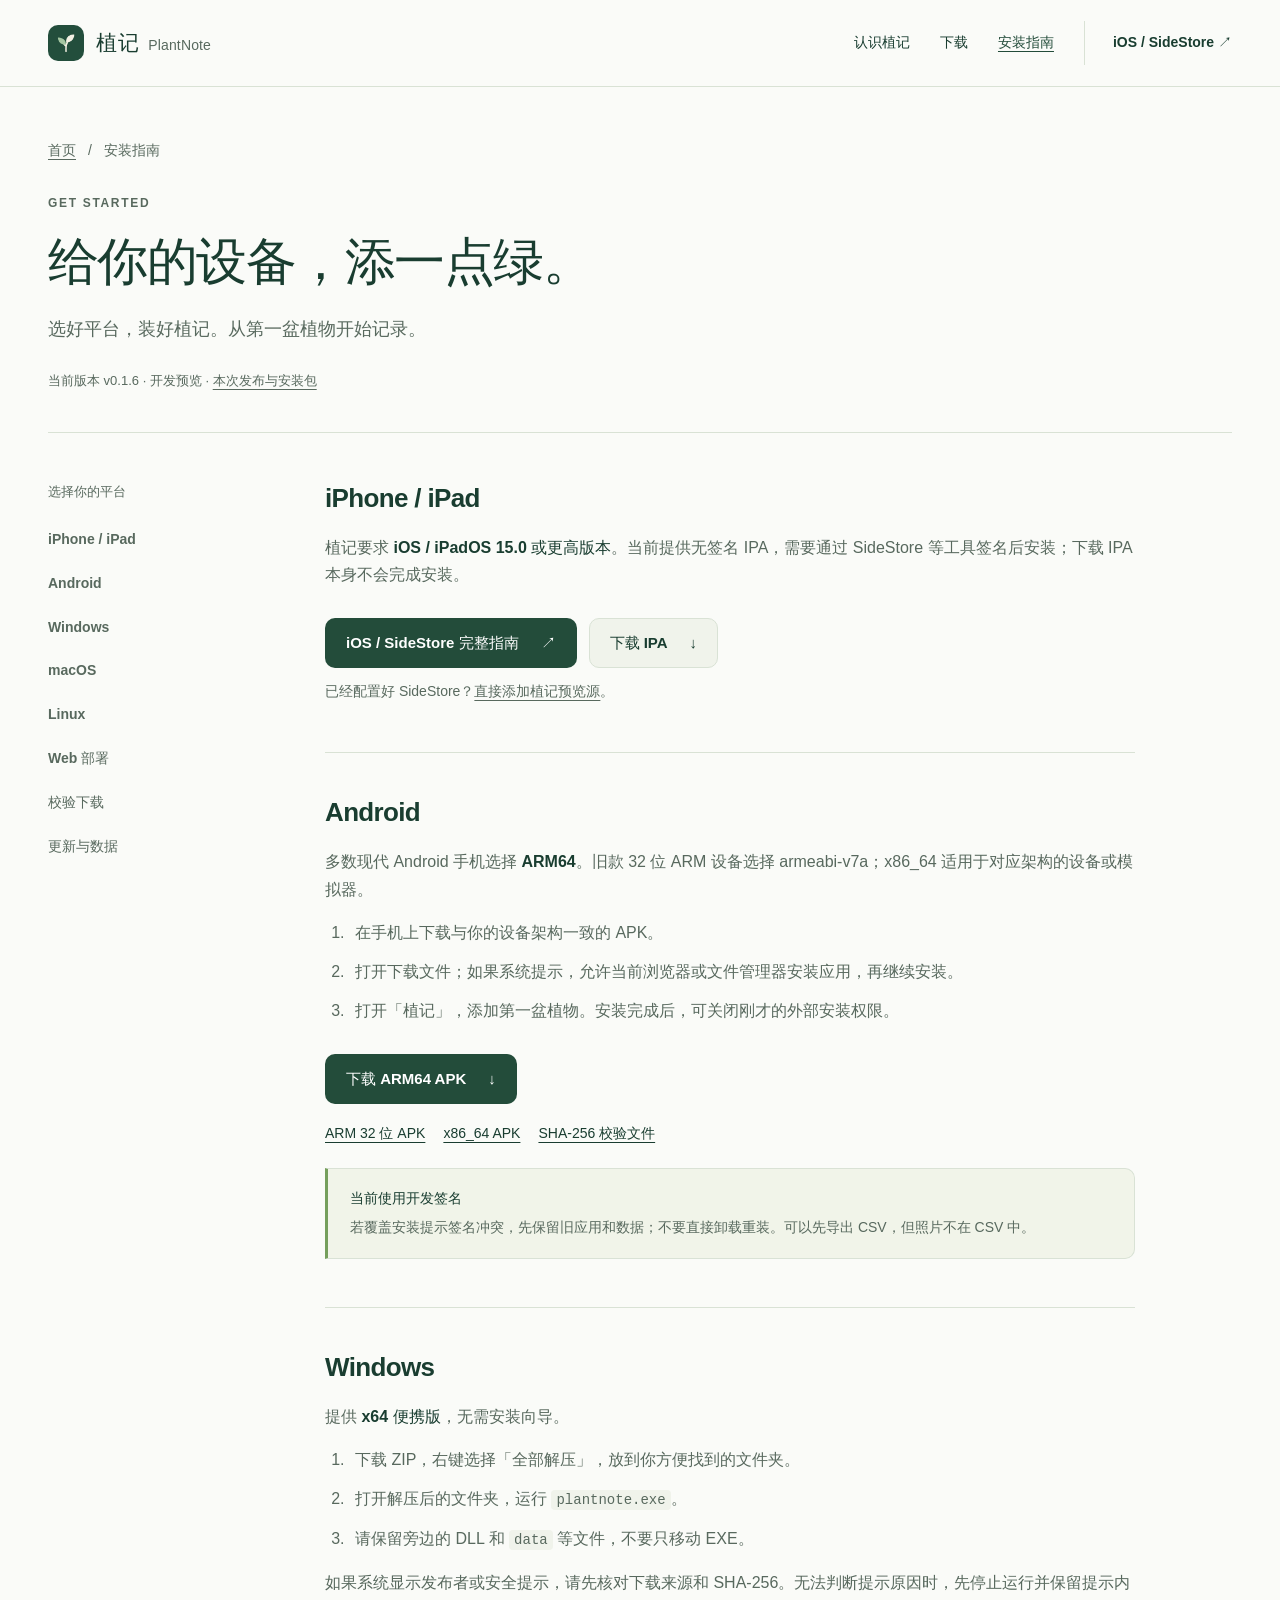
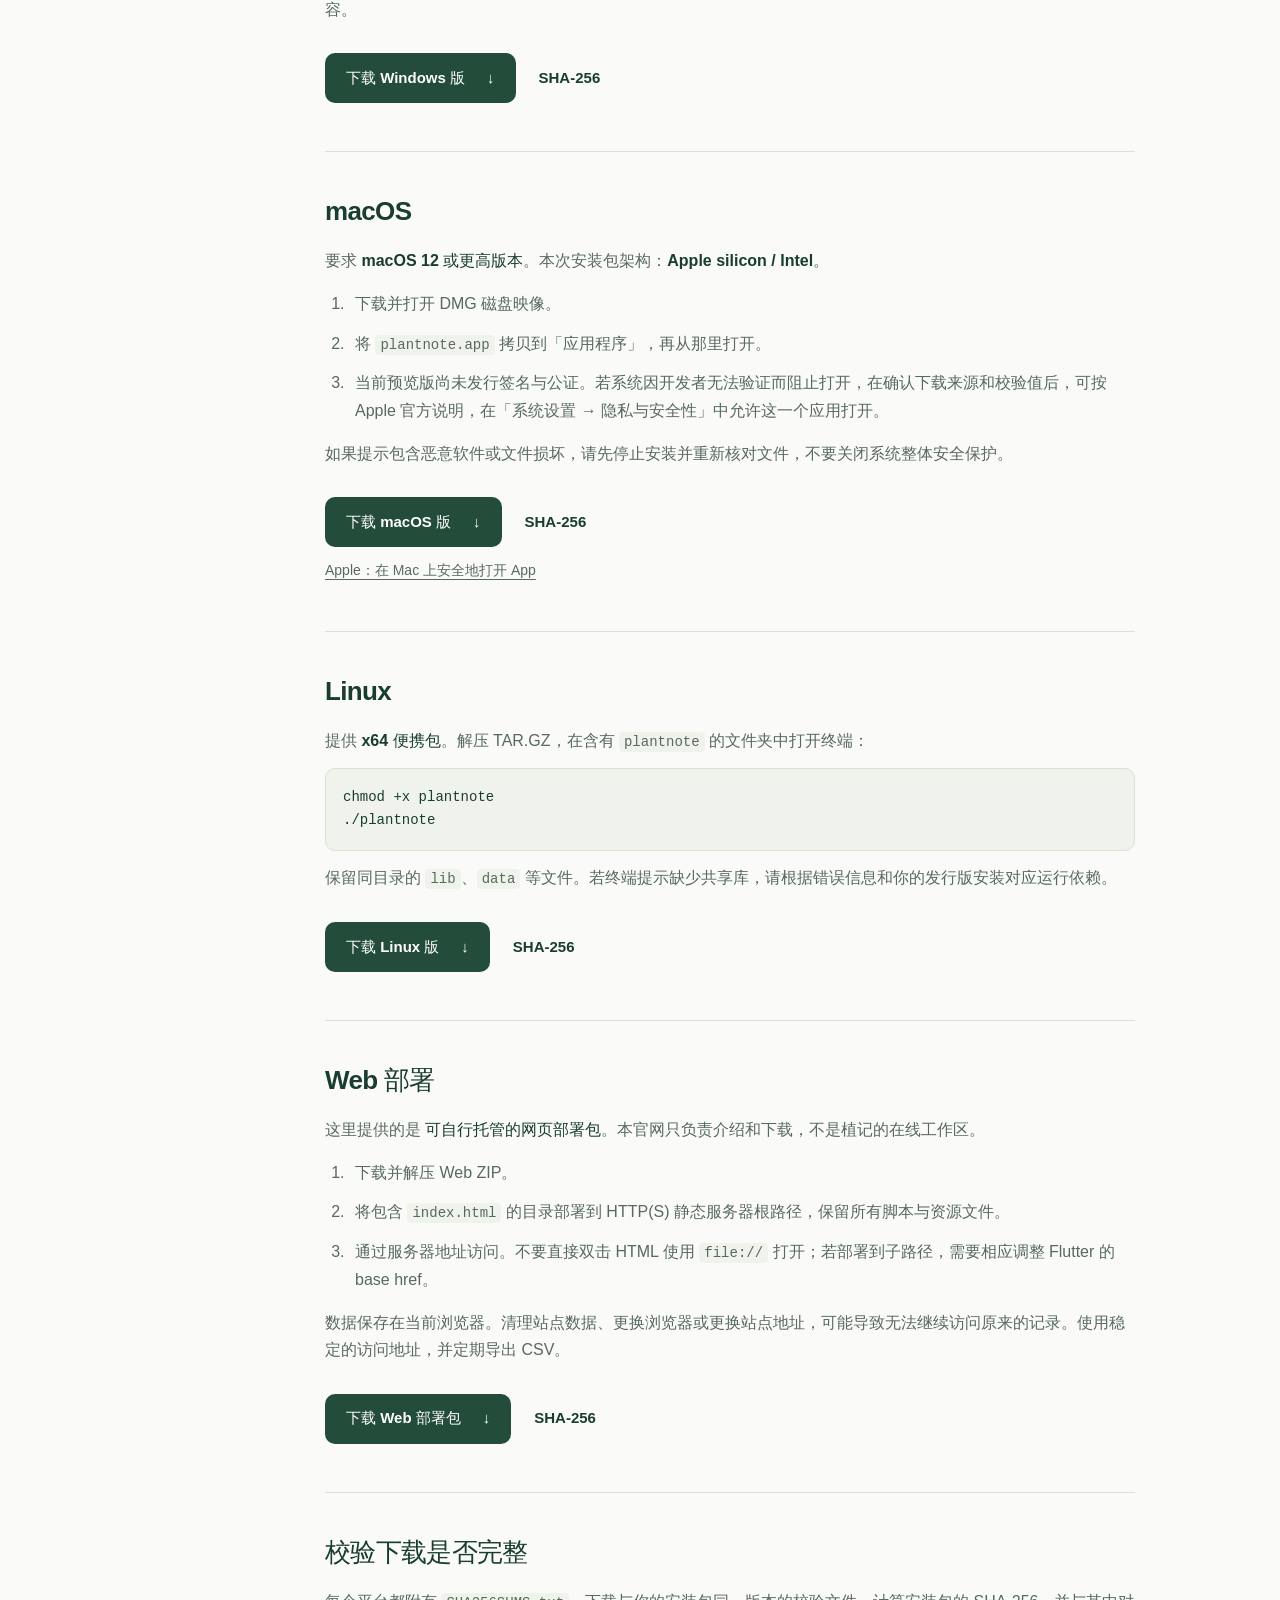
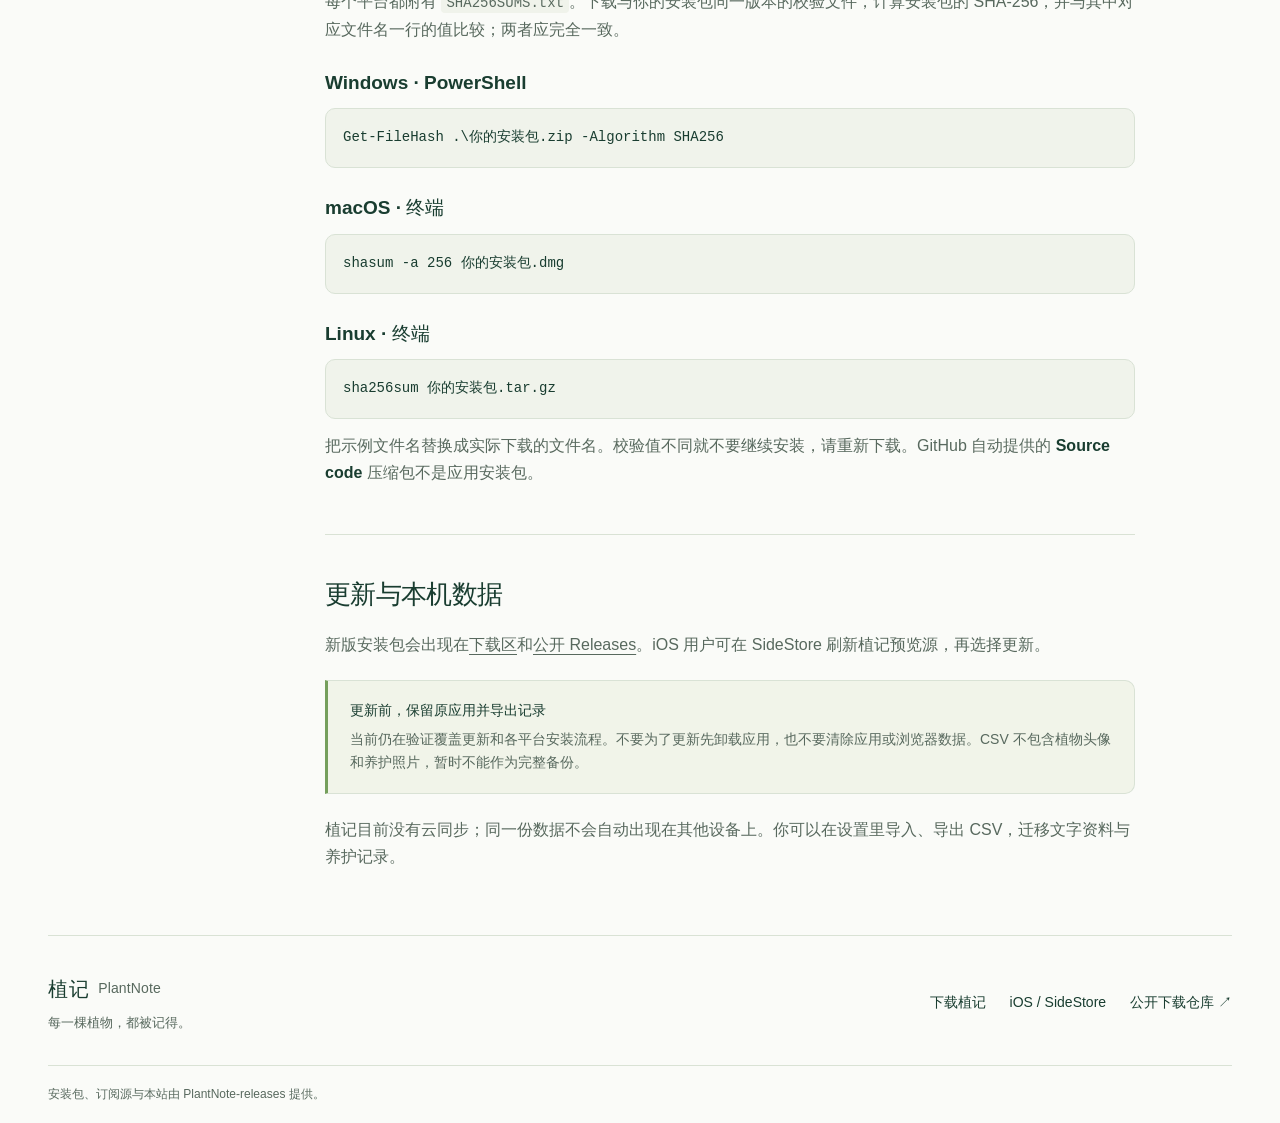
==== install.html @ bb26cfd2 "Update PlantNote distribution for v0.1.6" ====
<!doctype html>
<html lang="zh-CN">
<head>
  <meta charset="utf-8">
  <meta name="viewport" content="width=device-width, initial-scale=1, viewport-fit=cover">
  <meta name="color-scheme" content="light dark">
  <meta name="description" content="植记 PlantNote 各平台安装指南：iOS、Android、Windows、macOS、Linux 与 Web，以及安装包校验和更新说明。">
  <title>下载与安装指南 · 植记 PlantNote</title>
  <link rel="icon" href="icon.png">
  <link rel="stylesheet" href="site.css">
</head>
<body>
  <a class="skip-link" href="#main">跳到正文</a>
  <header class="site-header"><div class="nav-wrap container"><a class="brand" href="./" aria-label="植记 PlantNote 首页"><img src="icon.png" width="36" height="36" alt=""><span>植记<span class="brand-en">PlantNote</span></span></a><nav aria-label="主导航"><a href="./#features">认识植记</a><a href="./#download">下载</a><a href="install.html" aria-current="page">安装指南</a><a class="nav-ios" href="ios.html">iOS / SideStore <span aria-hidden="true">↗</span></a></nav></div></header>
  <main id="main" class="container">
    <div class="guide-hero"><div class="breadcrumb"><a href="./">首页</a><span aria-hidden="true">/</span><span>安装指南</span></div><p class="eyebrow">GET STARTED</p><h1>给你的设备，添一点绿。</h1><p class="lead">选好平台，装好植记。从第一盆植物开始记录。</p><p class="doc-meta">当前版本 v0.1.6 · 开发预览 · <a href="https://github.com/ttezy/PlantNote-releases/releases/tag/v0.1.6">本次发布与安装包</a></p></div>
    <div class="guide-layout">
      <nav class="guide-nav" aria-label="本页目录"><strong>选择你的平台</strong><a href="#ios">iPhone / iPad</a><a href="#android">Android</a><a href="#windows">Windows</a><a href="#macos">macOS</a><a href="#linux">Linux</a><a href="#web">Web 部署</a><a href="#verify">校验下载</a><a href="#updates">更新与数据</a></nav>
      <div class="guide-content">
        <section id="ios" class="guide-section"><h2>iPhone / iPad</h2><p>植记要求 <strong>iOS / iPadOS 15.0 或更高版本</strong>。当前提供无签名 IPA，需要通过 SideStore 等工具签名后安装；下载 IPA 本身不会完成安装。</p><div class="button-row"><a class="button primary" href="ios.html">iOS / SideStore 完整指南 <span aria-hidden="true">↗</span></a><a class="button secondary" href="https://github.com/ttezy/PlantNote-releases/releases/download/v0.1.6/plantnote-0.1.6-b18-1aad4a96d87b-attempt1-ios-arm64-unsigned.ipa">下载 IPA <span aria-hidden="true">↓</span></a></div><p class="text-link">已经配置好 SideStore？<a href="ios.html#add-source">直接添加植记预览源</a>。</p></section>
        <section id="android" class="guide-section"><h2>Android</h2><p>多数现代 Android 手机选择 <strong>ARM64</strong>。旧款 32 位 ARM 设备选择 armeabi-v7a；x86_64 适用于对应架构的设备或模拟器。</p><ol><li>在手机上下载与你的设备架构一致的 APK。</li><li>打开下载文件；如果系统提示，允许当前浏览器或文件管理器安装应用，再继续安装。</li><li>打开「植记」，添加第一盆植物。安装完成后，可关闭刚才的外部安装权限。</li></ol><div class="button-row"><a class="button primary" href="https://github.com/ttezy/PlantNote-releases/releases/download/v0.1.6/plantnote-0.1.6-b18-1aad4a96d87b-attempt1-android-arm64-v8a-dev-signed.apk">下载 ARM64 APK <span aria-hidden="true">↓</span></a></div><div class="guide-links"><a href="https://github.com/ttezy/PlantNote-releases/releases/download/v0.1.6/plantnote-0.1.6-b18-1aad4a96d87b-attempt1-android-armeabi-v7a-dev-signed.apk">ARM 32 位 APK</a><a href="https://github.com/ttezy/PlantNote-releases/releases/download/v0.1.6/plantnote-0.1.6-b18-1aad4a96d87b-attempt1-android-x86_64-dev-signed.apk">x86_64 APK</a><a href="https://github.com/ttezy/PlantNote-releases/releases/download/v0.1.6/plantnote-0.1.6-b18-1aad4a96d87b-attempt1-android-SHA256SUMS.txt">SHA-256 校验文件</a></div><div class="notice"><strong>当前使用开发签名</strong><p>若覆盖安装提示签名冲突，先保留旧应用和数据；不要直接卸载重装。可以先导出 CSV，但照片不在 CSV 中。</p></div></section>
        <section id="windows" class="guide-section"><h2>Windows</h2><p>提供 <strong>x64 便携版</strong>，无需安装向导。</p><ol><li>下载 ZIP，右键选择「全部解压」，放到你方便找到的文件夹。</li><li>打开解压后的文件夹，运行 <code>plantnote.exe</code>。</li><li>请保留旁边的 DLL 和 <code>data</code> 等文件，不要只移动 EXE。</li></ol><p>如果系统显示发布者或安全提示，请先核对下载来源和 SHA-256。无法判断提示原因时，先停止运行并保留提示内容。</p><div class="button-row"><a class="button primary" href="https://github.com/ttezy/PlantNote-releases/releases/download/v0.1.6/plantnote-0.1.6-b18-1aad4a96d87b-attempt1-windows-x64-portable.zip">下载 Windows 版 <span aria-hidden="true">↓</span></a><a class="button quiet" href="https://github.com/ttezy/PlantNote-releases/releases/download/v0.1.6/plantnote-0.1.6-b18-1aad4a96d87b-attempt1-windows-SHA256SUMS.txt">SHA-256</a></div></section>
        <section id="macos" class="guide-section"><h2>macOS</h2><p>要求 <strong>macOS 12 或更高版本</strong>。本次安装包架构：<strong>Apple silicon / Intel</strong>。</p><ol><li>下载并打开 DMG 磁盘映像。</li><li>将 <code>plantnote.app</code> 拷贝到「应用程序」，再从那里打开。</li><li>当前预览版尚未发行签名与公证。若系统因开发者无法验证而阻止打开，在确认下载来源和校验值后，可按 Apple 官方说明，在「系统设置 → 隐私与安全性」中允许这一个应用打开。</li></ol><p>如果提示包含恶意软件或文件损坏，请先停止安装并重新核对文件，不要关闭系统整体安全保护。</p><div class="button-row"><a class="button primary" href="https://github.com/ttezy/PlantNote-releases/releases/download/v0.1.6/plantnote-0.1.6-b18-1aad4a96d87b-attempt1-macos-x86_64-arm64-unsigned.dmg">下载 macOS 版 <span aria-hidden="true">↓</span></a><a class="button quiet" href="https://github.com/ttezy/PlantNote-releases/releases/download/v0.1.6/plantnote-0.1.6-b18-1aad4a96d87b-attempt1-macos-SHA256SUMS.txt">SHA-256</a></div><p class="text-link"><a href="https://support.apple.com/102445">Apple：在 Mac 上安全地打开 App</a></p></section>
        <section id="linux" class="guide-section"><h2>Linux</h2><p>提供 <strong>x64 便携包</strong>。解压 TAR.GZ，在含有 <code>plantnote</code> 的文件夹中打开终端：</p><pre><code>chmod +x plantnote
./plantnote</code></pre><p>保留同目录的 <code>lib</code>、<code>data</code> 等文件。若终端提示缺少共享库，请根据错误信息和你的发行版安装对应运行依赖。</p><div class="button-row"><a class="button primary" href="https://github.com/ttezy/PlantNote-releases/releases/download/v0.1.6/plantnote-0.1.6-b18-1aad4a96d87b-attempt1-linux-x64-portable.tar.gz">下载 Linux 版 <span aria-hidden="true">↓</span></a><a class="button quiet" href="https://github.com/ttezy/PlantNote-releases/releases/download/v0.1.6/plantnote-0.1.6-b18-1aad4a96d87b-attempt1-linux-SHA256SUMS.txt">SHA-256</a></div></section>
        <section id="web" class="guide-section"><h2>Web 部署</h2><p>这里提供的是 <strong>可自行托管的网页部署包</strong>。本官网只负责介绍和下载，不是植记的在线工作区。</p><ol><li>下载并解压 Web ZIP。</li><li>将包含 <code>index.html</code> 的目录部署到 HTTP(S) 静态服务器根路径，保留所有脚本与资源文件。</li><li>通过服务器地址访问。不要直接双击 HTML 使用 <code>file://</code> 打开；若部署到子路径，需要相应调整 Flutter 的 base href。</li></ol><p>数据保存在当前浏览器。清理站点数据、更换浏览器或更换站点地址，可能导致无法继续访问原来的记录。使用稳定的访问地址，并定期导出 CSV。</p><div class="button-row"><a class="button primary" href="https://github.com/ttezy/PlantNote-releases/releases/download/v0.1.6/plantnote-0.1.6-b18-1aad4a96d87b-attempt1-web.zip">下载 Web 部署包 <span aria-hidden="true">↓</span></a><a class="button quiet" href="https://github.com/ttezy/PlantNote-releases/releases/download/v0.1.6/plantnote-0.1.6-b18-1aad4a96d87b-attempt1-web-SHA256SUMS.txt">SHA-256</a></div></section>
        <section id="verify" class="guide-section"><h2>校验下载是否完整</h2><p>每个平台都附有 <code>SHA256SUMS.txt</code>。下载与你的安装包同一版本的校验文件，计算安装包的 SHA-256，并与其中对应文件名一行的值比较；两者应完全一致。</p><h3>Windows · PowerShell</h3><pre><code>Get-FileHash .\你的安装包.zip -Algorithm SHA256</code></pre><h3>macOS · 终端</h3><pre><code>shasum -a 256 你的安装包.dmg</code></pre><h3>Linux · 终端</h3><pre><code>sha256sum 你的安装包.tar.gz</code></pre><p>把示例文件名替换成实际下载的文件名。校验值不同就不要继续安装，请重新下载。GitHub 自动提供的 <strong>Source code</strong> 压缩包不是应用安装包。</p></section>
        <section id="updates" class="guide-section"><h2>更新与本机数据</h2><p>新版安装包会出现在<a href="./#download">下载区</a>和<a href="https://github.com/ttezy/PlantNote-releases/releases">公开 Releases</a>。iOS 用户可在 SideStore 刷新植记预览源，再选择更新。</p><div class="notice"><strong>更新前，保留原应用并导出记录</strong><p>当前仍在验证覆盖更新和各平台安装流程。不要为了更新先卸载应用，也不要清除应用或浏览器数据。CSV 不包含植物头像和养护照片，暂时不能作为完整备份。</p></div><p>植记目前没有云同步；同一份数据不会自动出现在其他设备上。你可以在设置里导入、导出 CSV，迁移文字资料与养护记录。</p></section>
      </div>
    </div>
  </main>
  <footer class="site-footer container"><div><a class="brand footer-brand" href="./">植记 <span class="brand-en">PlantNote</span></a><p>每一棵植物，都被记得。</p></div><div class="footer-links"><a href="./#download">下载植记</a><a href="ios.html">iOS / SideStore</a><a href="https://github.com/ttezy/PlantNote-releases">公开下载仓库 <span aria-hidden="true">↗</span></a></div><p class="footer-small">安装包、订阅源与本站由 PlantNote-releases 提供。</p></footer>
</body>
</html>
---- site.css ----
@charset "UTF-8";
:root{color-scheme:light dark;--bg:#fafbf8;--panel:#fff;--soft:#f0f3eb;--text:#193d30;--muted:#58695e;--line:#d9e2d5;--green:#234c3a;--accent:#d1e7a6;--button-text:#fff;--note:#f1f4e9;font-family:Inter,-apple-system,BlinkMacSystemFont,"Segoe UI","PingFang SC","Microsoft YaHei",sans-serif;font-size:100%;line-height:1.7;background:var(--bg);color:var(--text);font-synthesis:none}
*{box-sizing:border-box}html{scroll-behavior:smooth;scroll-padding-top:110px}body{margin:0}a{color:inherit;text-underline-offset:4px}button,input,textarea{font:inherit}button,a,summary{-webkit-tap-highlight-color:transparent}a,button,summary{touch-action:manipulation}img{display:block;max-width:100%}h1,h2,h3,p{margin:0}h1,h2,h3{line-height:1.35}a:focus-visible,button:focus-visible,summary:focus-visible,textarea:focus-visible{outline:3px solid #59863b;outline-offset:5px}a:hover{text-decoration-thickness:2px}.container{width:min(1184px,calc(100% - 80px));margin-inline:auto}.section{padding-block:88px}.skip-link{position:fixed;left:16px;top:-80px;z-index:20;background:var(--panel);padding:12px 20px;border-radius:8px}.skip-link:focus{top:12px}.site-header{position:sticky;top:0;z-index:10;background:var(--bg);border-bottom:1px solid var(--line)}.nav-wrap{min-height:86px;display:flex;align-items:center;justify-content:space-between;gap:28px}.brand{display:inline-flex;align-items:center;gap:12px;white-space:nowrap;text-decoration:none;font-size:1.312rem;font-weight:750;letter-spacing:.03em}.brand img{border-radius:10px}.brand-en{font-size:0.875rem;font-weight:500;letter-spacing:.01em;margin-left:9px;color:var(--muted)}nav{display:flex;align-items:center;gap:30px;font-size:0.875rem;font-weight:550}nav a{text-decoration:none;padding-block:10px}nav a:hover,nav a[aria-current="page"]{color:var(--green);text-decoration:underline}nav .nav-ios{border-left:1px solid var(--line);padding-left:28px}.hero{display:grid;grid-template-columns:1.1fr 1fr;gap:64px;align-items:center;padding-block:70px 76px}.version-pill{display:inline-flex;align-items:center;gap:12px;border:1px solid var(--line);border-radius:30px;text-decoration:none;padding:5px 12px;font-size:0.8125rem;font-weight:600}.version-pill span:first-child{color:var(--muted);font-weight:400}.hero h1{font-size:clamp(2.75rem,4.4vw,4.25rem);font-weight:650;letter-spacing:-.035em;line-height:1.34;margin-block:26px 24px}.hero h1 em{font-style:normal;color:#528349}.hero-description{color:var(--muted);font-size:1.125rem;line-height:1.85}.button-row{display:flex;flex-wrap:wrap;gap:12px;align-items:center;margin-block:30px 22px}.button{display:inline-flex;align-items:center;justify-content:center;gap:22px;min-height:50px;border:1px solid transparent;border-radius:10px;padding:12px 20px;font-size:0.9375rem;font-weight:600;text-decoration:none;line-height:1.5;cursor:pointer;transition:background .18s,transform .18s}.button:hover{transform:translateY(-2px);text-decoration:none}.primary{background:var(--green);color:var(--button-text)}.primary:hover{filter:brightness(1.1)}.secondary{background:var(--soft);border-color:var(--line);color:var(--text)}.quiet{padding-inline:10px;color:var(--text)}.hero-facts{font-size:0.875rem;color:var(--muted);display:flex;gap:15px}.hero-facts span{opacity:.5}.hero-visual{background:#214c3b;border-radius:28px;overflow:hidden;padding:26px 30px 18px;color:#f2f3e7;box-shadow:0 18px 50px #193d300d;position:relative}.visual-heading{display:flex;justify-content:space-between;gap:15px;font-size:0.75rem;letter-spacing:.1em;color:#d7e5ce}.hero-icon{width:206px;height:206px;margin:8px auto 4px}.journal-sample{background:#f9faef;border:1px solid #ffffff30;border-radius:14px;padding:16px 19px;color:#1e4937}.sample-title{display:flex;align-items:center;justify-content:space-between;gap:12px;font-size:0.875rem;font-weight:600;padding-bottom:9px}.sample-label{font-size:0.75rem;font-weight:400;color:#647361;white-space:nowrap}.sample-entry{display:flex;gap:13px;align-items:center;padding:13px 0}.sample-entry+.sample-entry{border-top:1px solid #e0e6d8}.sample-entry strong{font-size:0.875rem;font-weight:600}.sample-entry p{font-size:0.8125rem;color:#596c5b;margin-top:2px}.sample-line{width:4px;height:33px;border-radius:4px;background:#698c4f}.sample-line.secondary{background:#a2b6a8}.sample-tag{margin-left:auto;padding:2px 9px;border:1px solid #d9e1cf;border-radius:5px;font-size:0.75rem;white-space:nowrap;color:#587047}.visual-caption{font-family:Georgia,serif;font-style:italic;font-size:0.8125rem;letter-spacing:.03em;margin-top:13px;text-align:center;color:#d5e4ce}.features{border-top:1px solid var(--line)}.section-heading{display:flex;align-items:flex-end;justify-content:space-between;gap:32px;margin-bottom:38px}.eyebrow{font-size:0.75rem;letter-spacing:.14em;font-weight:650;color:var(--muted);margin-bottom:14px}h2{font-size:clamp(1.65rem,2.7vw,2.25rem);font-weight:600;letter-spacing:-.025em}.section-heading>p{font-size:0.9375rem;color:var(--muted)}.feature-grid{display:grid;grid-template-columns:repeat(3,1fr);gap:36px}.feature+.feature{border-left:1px solid var(--line);padding-left:36px}.feature-number{font-size:0.8125rem;color:var(--muted)}.feature h3{font-size:1.312rem;font-weight:600;margin-block:16px 13px}.feature p{color:var(--muted);font-size:1rem;line-height:1.9}.feature-note{font-size:0.875rem;color:var(--text);margin-top:23px}.download-section{background:var(--soft);border-block:1px solid var(--line)}.release-meta{font-size:0.875rem;display:grid;gap:6px;white-space:nowrap}.release-meta span{color:var(--muted)}.download-grid{display:grid;grid-template-columns:repeat(3,minmax(0,1fr));gap:18px}.download-card{background:var(--panel);border:1px solid var(--line);border-radius:17px;padding:27px;display:flex;flex-direction:column;align-items:stretch}.featured-download{border-color:#739469}.platform-heading{display:flex;align-items:center;justify-content:space-between;margin-bottom:20px;gap:10px}.platform-icon{display:grid;place-items:center;min-width:44px;height:44px;border:1px solid var(--line);border-radius:11px;color:var(--green);font:600 17px ui-monospace,SFMono-Regular,Consolas,monospace;padding:7px}.platform-format{font-size:0.75rem;color:var(--muted);letter-spacing:.06em}.small-badge{background:var(--soft);border-radius:5px;padding:3px 8px;font-size:0.75rem;color:var(--green)}.download-card h3{font-size:1.438rem;font-weight:600}.download-card .platform-meta{font-size:0.8125rem;margin-top:7px;margin-bottom:16px;color:var(--muted)}.download-card>p:not(.platform-meta){font-size:1rem;color:var(--muted);flex:1;margin-bottom:22px;line-height:1.8}.download-card .button{width:100%;justify-content:space-between}.card-links{display:flex;justify-content:space-between;gap:18px;font-size:0.875rem;margin-top:17px;color:var(--muted)}details summary{cursor:pointer}details summary::marker{color:var(--muted)}.other-architectures{font-size:0.875rem;color:var(--muted);margin-top:13px}.other-architectures>div{display:grid;gap:11px;padding-top:12px}.download-footnote{display:flex;align-items:flex-start;justify-content:space-between;gap:28px;font-size:0.8125rem;color:var(--muted);margin-top:24px}.download-footnote>a{white-space:nowrap}.ios-banner{display:flex;align-items:center;justify-content:space-between;gap:35px}.ios-banner h2{line-height:1.5}.ios-banner p:last-child{color:var(--muted);margin-top:20px}.preview-note{border-top:1px solid var(--line);padding-block:27px;display:flex;gap:32px;font-size:0.875rem;color:var(--muted)}.preview-note strong{color:var(--text);white-space:nowrap;font-weight:600}.site-footer{border-top:1px solid var(--line);display:grid;grid-template-columns:1fr auto;gap:25px;padding-block:36px 24px;padding-bottom:max(24px,env(safe-area-inset-bottom))}.footer-brand{font-size:1.25rem;gap:0}.site-footer p{color:var(--muted);font-size:0.8125rem;margin-top:6px}.footer-links{display:flex;align-items:center;flex-wrap:wrap;gap:24px;font-size:0.875rem}.footer-links a{text-decoration:none}.footer-links a:hover{text-decoration:underline}.footer-small{grid-column:1/-1;border-top:1px solid var(--line);padding-top:18px;font-size:0.75rem!important}
/* Installation guides share the same type, spacing, and navigation. */
.guide-hero{padding-block:52px 40px;border-bottom:1px solid var(--line)}.breadcrumb{font-size:0.875rem;color:var(--muted);display:flex;gap:12px;margin-bottom:30px}.guide-hero h1{font-size:clamp(2.1rem,4vw,3.3rem);font-weight:600;letter-spacing:-.03em;margin-bottom:18px}.guide-hero .lead{font-size:1.125rem;color:var(--muted);max-width:760px}.guide-layout{display:grid;grid-template-columns:205px minmax(0,1fr);gap:72px;padding-block:48px 64px}.guide-nav{position:sticky;top:120px;align-self:start;display:grid;gap:6px;font-size:0.875rem}.guide-nav strong{margin-bottom:12px;font-size:0.8125rem;color:var(--muted);font-weight:500}.guide-nav a{padding:7px 0;text-decoration:none;color:var(--muted)}.guide-nav a:hover{color:var(--text);text-decoration:underline}.guide-content{max-width:810px;min-width:0}.guide-section+.guide-section{margin-top:48px;padding-top:42px;border-top:1px solid var(--line)}.guide-section h2{font-size:1.625rem;margin-bottom:18px}.guide-section h3{font-size:1.188rem;margin-block:27px 10px}.guide-section p,.guide-section li{color:var(--muted)}.guide-section p+p{margin-top:14px}.guide-section ol,.guide-section ul{padding-left:24px;margin-block:16px}.guide-section li{padding-left:6px;margin-block:12px}.guide-section strong{color:var(--text);font-weight:600}.guide-section .button-row{margin-bottom:12px}.guide-section .text-link{font-size:0.875rem}.notice{border:1px solid var(--line);border-left:3px solid #759f5c;background:var(--note);border-radius:0 10px 10px 0;padding:18px 22px;margin-block:22px;font-size:0.875rem}.notice strong{display:block;margin-bottom:5px}.notice p{color:var(--muted)}.requirements{display:flex;flex-wrap:wrap;gap:8px;margin-block:20px}.requirements span{border:1px solid var(--line);border-radius:6px;padding:5px 10px;font-size:0.875rem;color:var(--muted)}.source-box{background:var(--panel);border:1px solid var(--line);padding:20px;border-radius:12px;margin-block:20px}.source-box label{display:block;font-size:0.875rem;font-weight:600;margin-bottom:12px}.source-box textarea{resize:vertical;display:block;width:100%;min-height:86px;padding:11px;border:1px solid var(--line);border-radius:6px;background:var(--bg);color:var(--text);font:14px/1.7 ui-monospace,Consolas,monospace;overflow-wrap:anywhere;word-break:break-all}.source-box .copy-row{display:flex;align-items:center;gap:15px;margin-top:12px}.source-box .button{min-height:42px;font-size:0.875rem;padding:9px 15px}.copy-status{font-size:0.8125rem;color:var(--muted)}[hidden]{display:none!important}.step{display:grid;grid-template-columns:40px 1fr;gap:17px;margin-block:28px}.step-number{border:1px solid var(--line);border-radius:50%;height:36px;width:36px;display:grid;place-items:center;font-size:0.8125rem;color:var(--green)}.step h3{margin:1px 0 9px}.step p{margin:0}.guide-content code{font:14px/1.7 ui-monospace,SFMono-Regular,Consolas,monospace;background:var(--soft);border-radius:4px;padding:2px 5px;overflow-wrap:anywhere}.guide-content pre{white-space:pre-wrap;overflow-wrap:anywhere;background:var(--soft);border:1px solid var(--line);padding:17px;border-radius:10px}.guide-content pre code{padding:0}.guide-links{display:flex;gap:18px;flex-wrap:wrap;font-size:0.875rem;margin-top:18px}.faq details{border-bottom:1px solid var(--line);padding-block:17px}.faq summary{font-weight:550;padding-right:12px}.faq details p{padding-top:12px;font-size:0.9375rem}.doc-meta{font-size:0.8125rem;margin-top:25px;color:var(--muted)}
@media(prefers-color-scheme:dark){:root{--bg:#14251e;--panel:#1c3026;--soft:#192c23;--text:#e7efe1;--muted:#b2c2b2;--line:#36503d;--green:#c6dfa6;--button-text:#173d2b;--note:#233628}.hero h1 em{color:#b8d49c}.hero-visual{box-shadow:none}.featured-download{border-color:#85a574}.small-badge{background:#2c4533}.hero-visual .secondary{background:#a2b6a8}.hero-icon{border-radius:28px}}
@media(min-width:1450px){.hero{padding-block:88px}.hero-icon{width:240px;height:240px}}
@media(max-width:1050px){.container{width:calc(100% - 48px)}.hero{gap:32px}.hero-visual{padding-inline:23px}.hero h1{font-size:clamp(2.3rem,4.5vw,3.2rem)}nav{gap:22px}nav .nav-ios{padding-left:22px}.download-card{padding:22px}.section-heading{align-items:flex-start}.section-heading>p{max-width:185px}.feature-grid{gap:24px}.feature+.feature{padding-left:24px}.guide-layout{gap:40px;grid-template-columns:170px minmax(0,1fr)}}
@media(max-width:760px){html{scroll-padding-top:132px}.nav-wrap{min-height:104px;flex-wrap:wrap;justify-content:center;gap:0;padding-block:13px 8px}.brand{font-size:1.25rem}nav{width:100%;justify-content:center;gap:24px;font-size:0.875rem}nav .nav-ios{padding-left:0;border:0}.hero{grid-template-columns:1fr;padding-block:42px 48px;gap:36px}.hero-copy{text-align:center}.hero h1{font-size:clamp(2.5rem,7vw,3.6rem);margin-top:23px}.hero-description{font-size:1.062rem}.hero .button-row,.hero-facts{justify-content:center}.hero-visual{width:min(460px,100%);margin-inline:auto}.hero-icon{width:186px;height:186px}.section{padding-block:52px}.section-heading{display:block;margin-bottom:27px}.section-heading>p{max-width:none;margin-top:14px}.feature-grid{grid-template-columns:1fr;gap:25px}.feature+.feature{padding:25px 0 0;border:0;border-top:1px solid var(--line)}.feature h3{margin-top:10px}.feature-note{margin-top:12px}.download-grid{grid-template-columns:repeat(2,minmax(0,1fr))}.release-meta{display:flex;flex-wrap:wrap;gap:18px;margin-top:18px}.download-footnote{display:block}.download-footnote>a{display:inline-block;margin-top:12px}.ios-banner{align-items:flex-start;flex-direction:column;gap:24px}.preview-note{flex-direction:column;gap:8px}.site-footer{grid-template-columns:1fr;gap:22px}.footer-links{gap:22px}.guide-hero{padding-block:30px}.breadcrumb{margin-bottom:21px}.guide-layout{grid-template-columns:1fr;gap:29px;padding-top:22px}.guide-nav{position:static;display:flex;flex-wrap:wrap;gap:6px 20px;padding-bottom:22px;border-bottom:1px solid var(--line)}.guide-nav strong{width:100%;margin:0}.guide-nav a{padding-block:4px}.guide-section h2{font-size:1.5rem}.guide-hero .lead{font-size:1rem}}
@media(max-width:480px){.container{width:calc(100% - 36px)}nav{gap:14px;font-size:0.875rem;flex-wrap:wrap}.brand-en{font-size:0.875rem}.hero h1{font-size:2.6rem}.hero .button-row{gap:8px}.hero .button{font-size:0.875rem;padding-inline:16px;gap:15px}.hero .quiet{padding-inline:10px}.hero-visual{padding-inline:20px}.sample-title{font-size:0.875rem}.hero-facts{gap:12px;font-size:0.875rem}.download-grid{grid-template-columns:1fr}.download-card{padding:24px}.platform-heading{margin-bottom:16px}.section-heading h2{font-size:1.8rem}.guide-hero h1{font-size:2.25rem}.source-box{padding:15px}.source-box .copy-row{flex-wrap:wrap}.guide-section .button-row{align-items:stretch}.step{grid-template-columns:31px 1fr;gap:13px}.step-number{width:31px;height:31px}.footer-links{font-size:0.875rem;gap:17px}}
@media(prefers-reduced-motion:reduce){html{scroll-behavior:auto}*,*::before,*::after{transition:none!important}.button:hover{transform:none}}
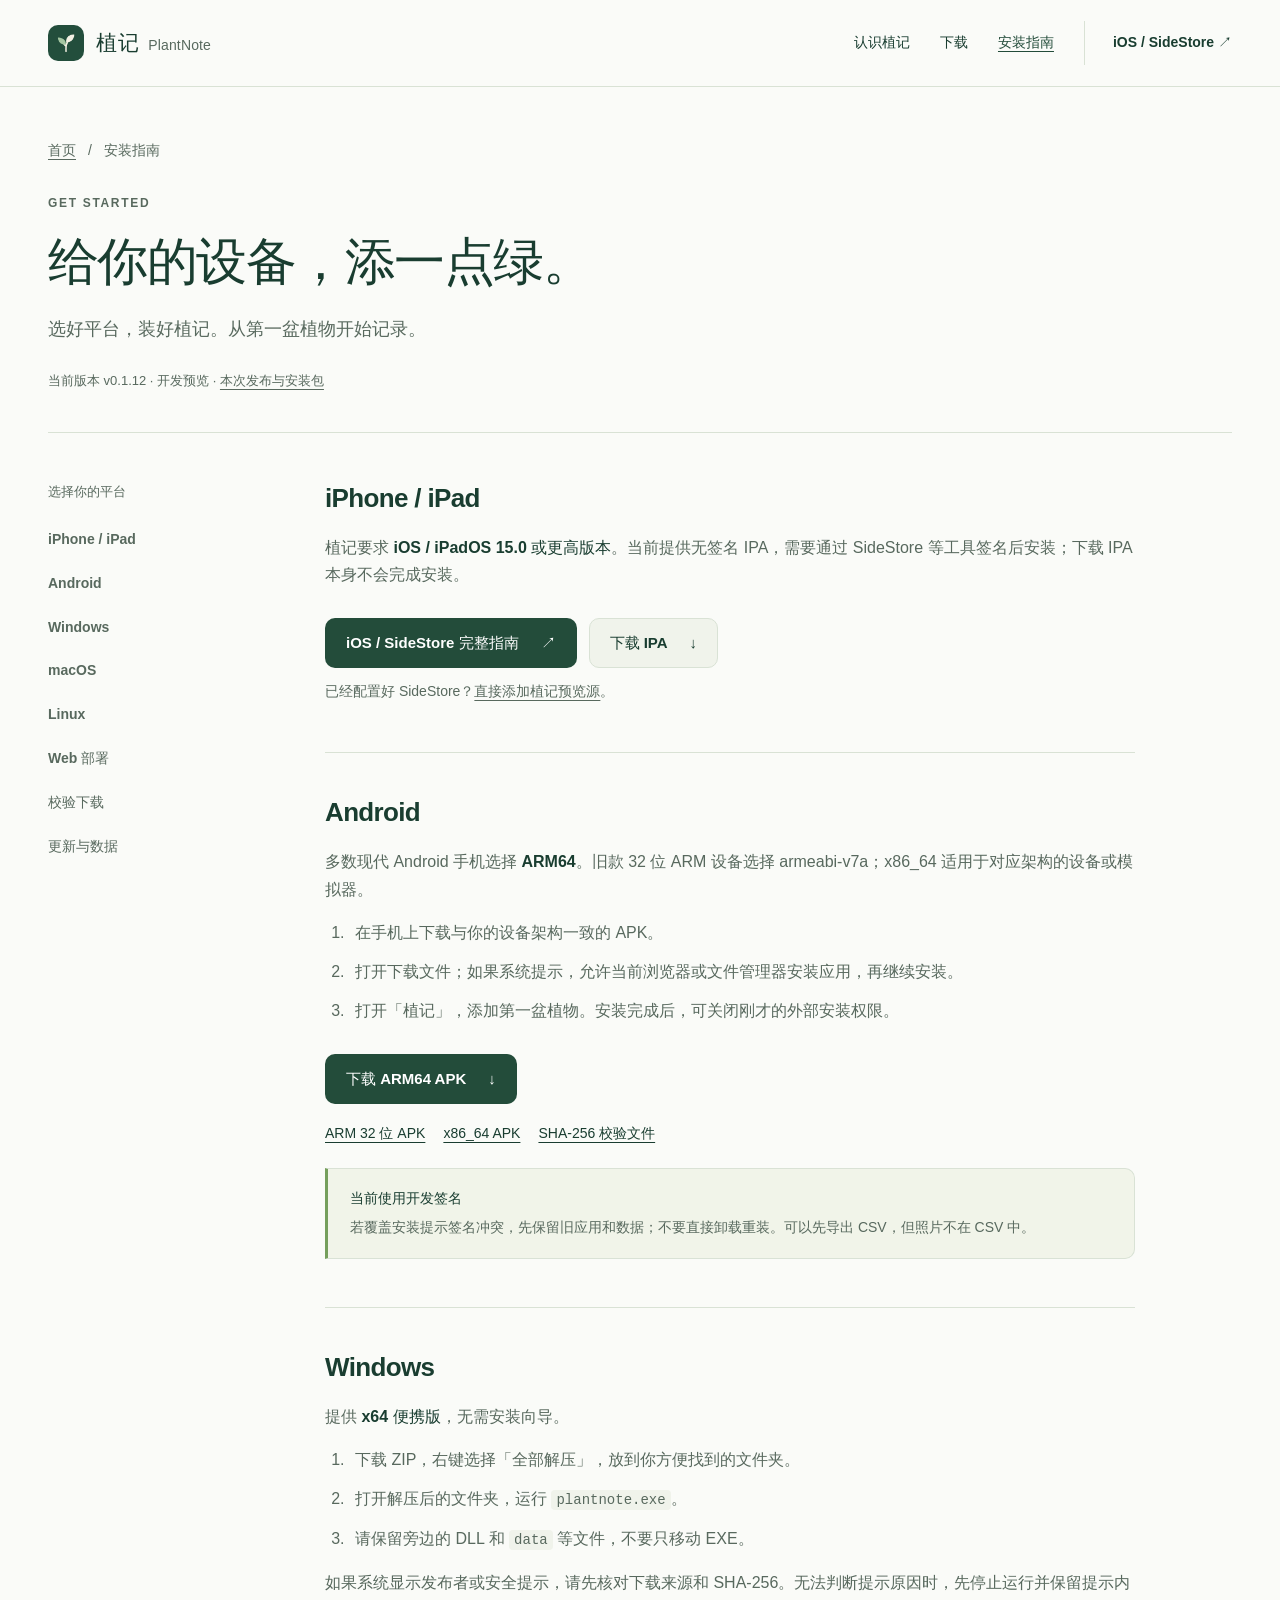
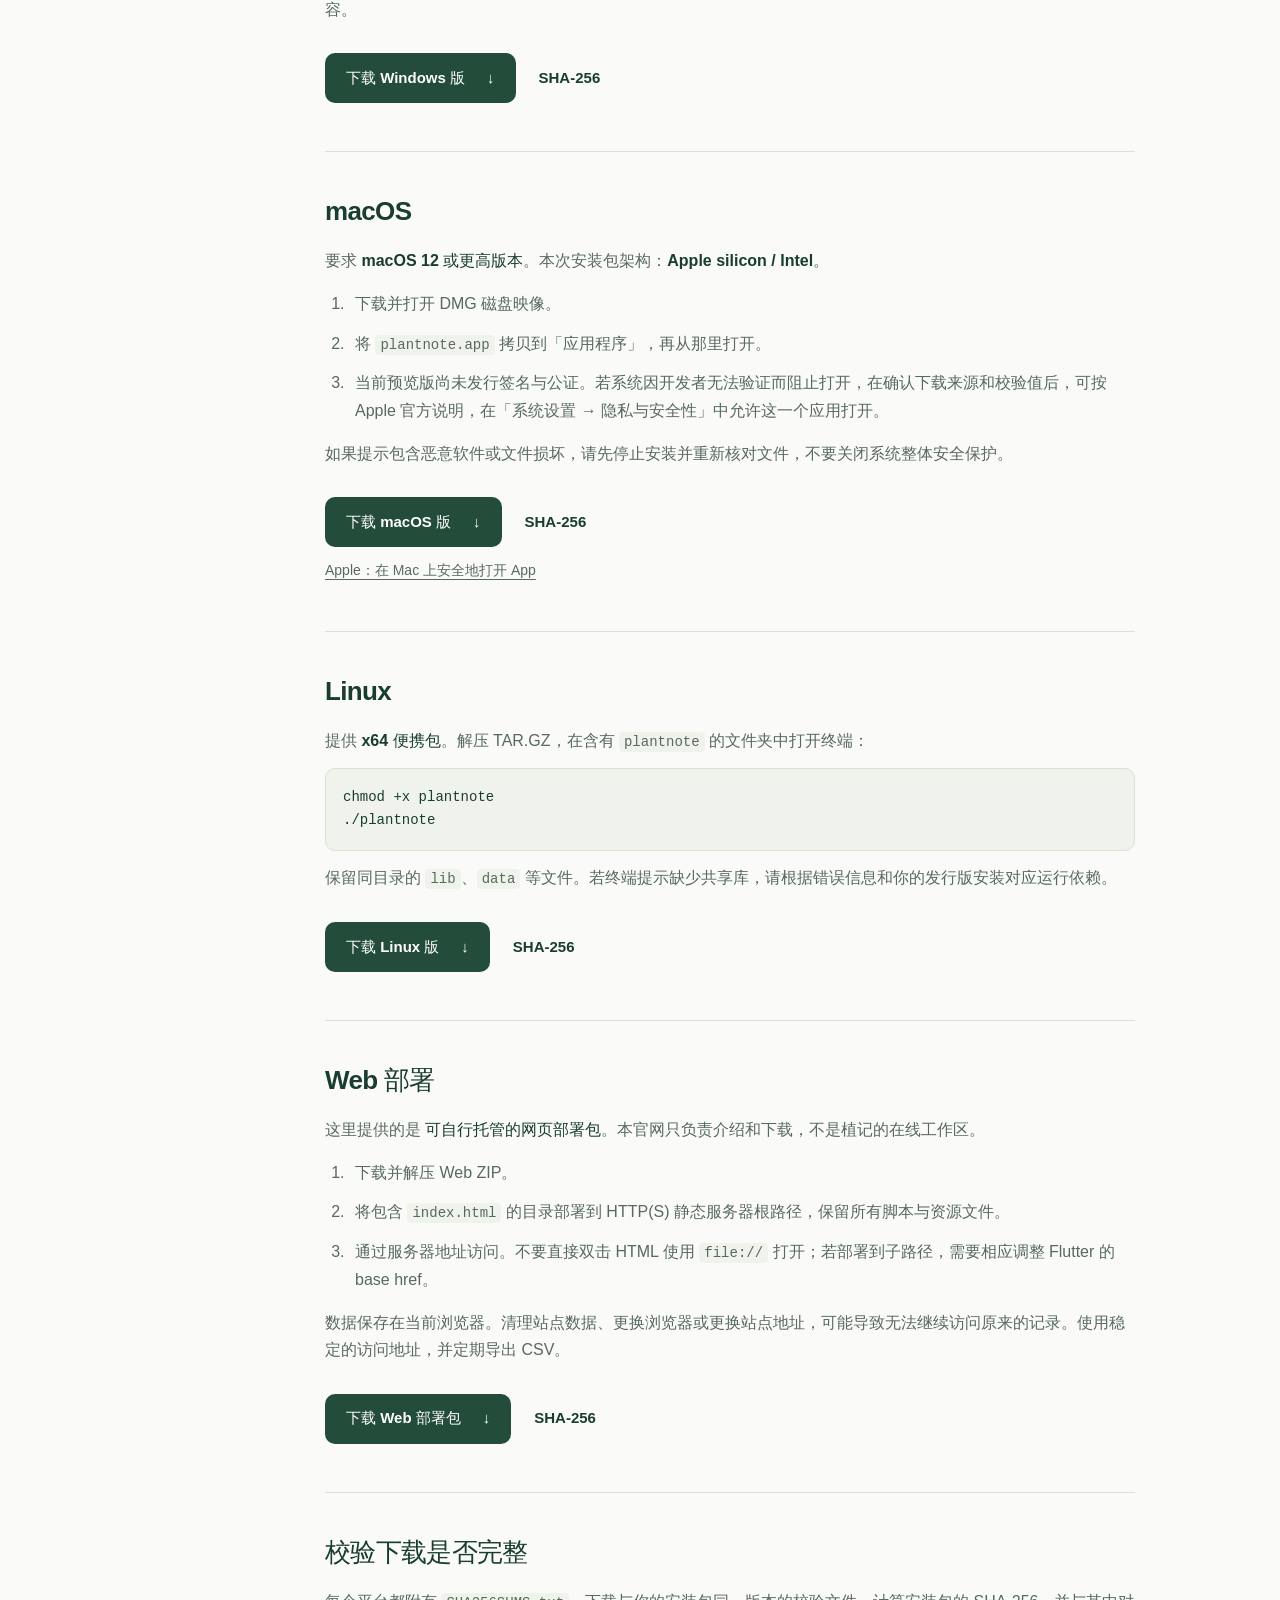
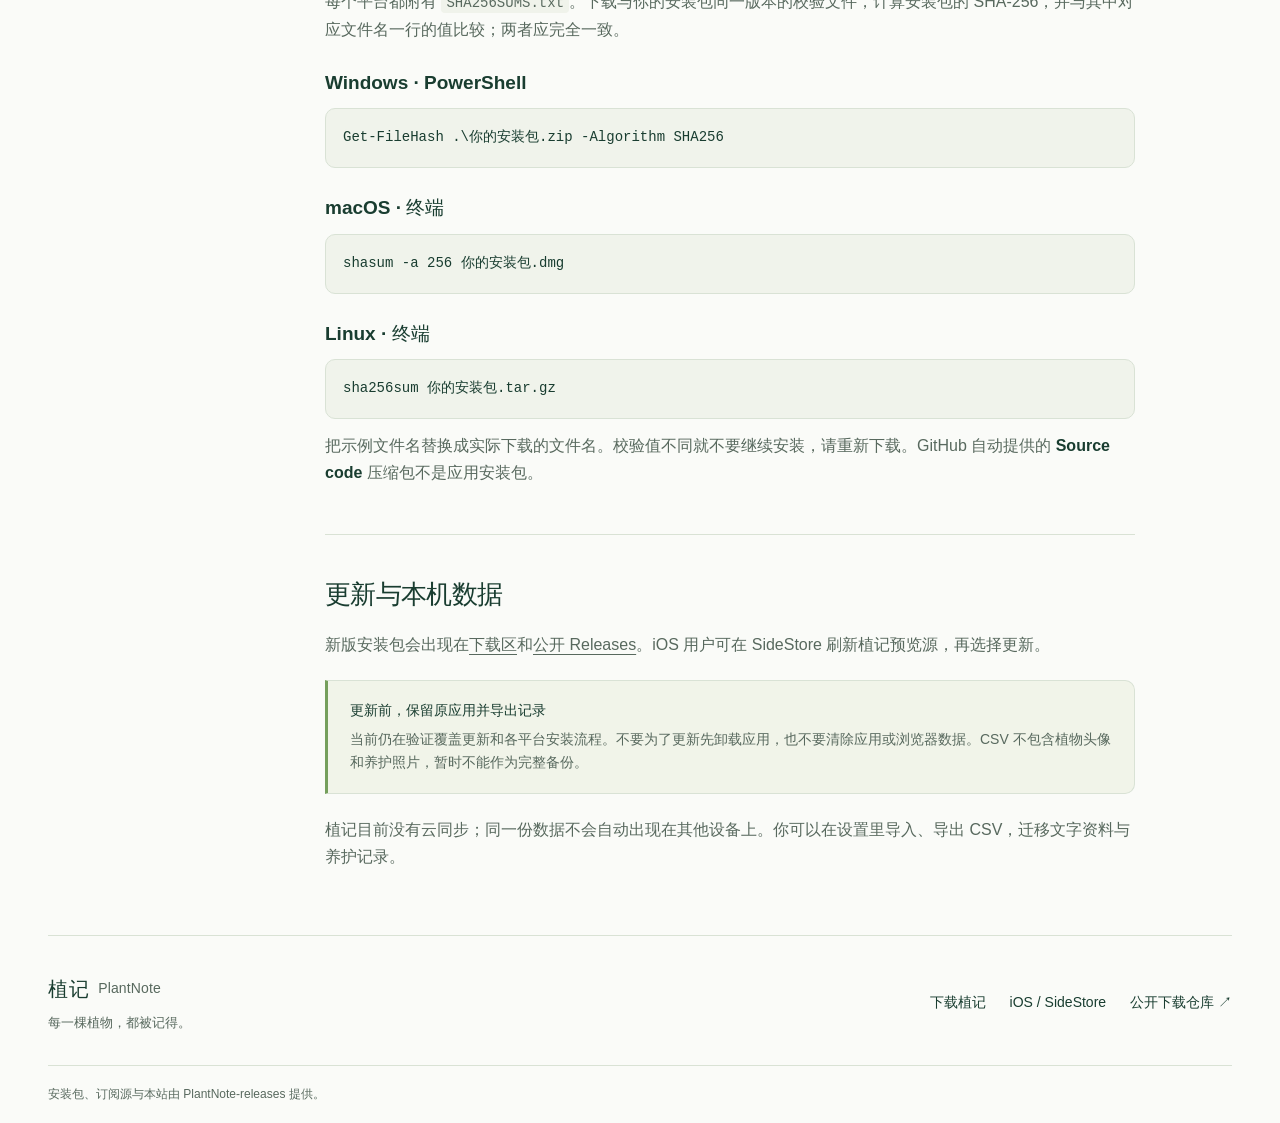
==== commit 1f5d1701: "Update PlantNote distribution for v0.1.12" ====
--- a/install.html
+++ b/install.html
@@ -13,17 +13,17 @@
   <a class="skip-link" href="#main">跳到正文</a>
   <header class="site-header"><div class="nav-wrap container"><a class="brand" href="./" aria-label="植记 PlantNote 首页"><img src="icon.png" width="36" height="36" alt=""><span>植记<span class="brand-en">PlantNote</span></span></a><nav aria-label="主导航"><a href="./#features">认识植记</a><a href="./#download">下载</a><a href="install.html" aria-current="page">安装指南</a><a class="nav-ios" href="ios.html">iOS / SideStore <span aria-hidden="true">↗</span></a></nav></div></header>
   <main id="main" class="container">
-    <div class="guide-hero"><div class="breadcrumb"><a href="./">首页</a><span aria-hidden="true">/</span><span>安装指南</span></div><p class="eyebrow">GET STARTED</p><h1>给你的设备，添一点绿。</h1><p class="lead">选好平台，装好植记。从第一盆植物开始记录。</p><p class="doc-meta">当前版本 v0.1.6 · 开发预览 · <a href="https://github.com/ttezy/PlantNote-releases/releases/tag/v0.1.6">本次发布与安装包</a></p></div>
+    <div class="guide-hero"><div class="breadcrumb"><a href="./">首页</a><span aria-hidden="true">/</span><span>安装指南</span></div><p class="eyebrow">GET STARTED</p><h1>给你的设备，添一点绿。</h1><p class="lead">选好平台，装好植记。从第一盆植物开始记录。</p><p class="doc-meta">当前版本 v0.1.12 · 开发预览 · <a href="https://github.com/ttezy/PlantNote-releases/releases/tag/v0.1.12">本次发布与安装包</a></p></div>
     <div class="guide-layout">
       <nav class="guide-nav" aria-label="本页目录"><strong>选择你的平台</strong><a href="#ios">iPhone / iPad</a><a href="#android">Android</a><a href="#windows">Windows</a><a href="#macos">macOS</a><a href="#linux">Linux</a><a href="#web">Web 部署</a><a href="#verify">校验下载</a><a href="#updates">更新与数据</a></nav>
       <div class="guide-content">
-        <section id="ios" class="guide-section"><h2>iPhone / iPad</h2><p>植记要求 <strong>iOS / iPadOS 15.0 或更高版本</strong>。当前提供无签名 IPA，需要通过 SideStore 等工具签名后安装；下载 IPA 本身不会完成安装。</p><div class="button-row"><a class="button primary" href="ios.html">iOS / SideStore 完整指南 <span aria-hidden="true">↗</span></a><a class="button secondary" href="https://github.com/ttezy/PlantNote-releases/releases/download/v0.1.6/plantnote-0.1.6-b18-1aad4a96d87b-attempt1-ios-arm64-unsigned.ipa">下载 IPA <span aria-hidden="true">↓</span></a></div><p class="text-link">已经配置好 SideStore？<a href="ios.html#add-source">直接添加植记预览源</a>。</p></section>
-        <section id="android" class="guide-section"><h2>Android</h2><p>多数现代 Android 手机选择 <strong>ARM64</strong>。旧款 32 位 ARM 设备选择 armeabi-v7a；x86_64 适用于对应架构的设备或模拟器。</p><ol><li>在手机上下载与你的设备架构一致的 APK。</li><li>打开下载文件；如果系统提示，允许当前浏览器或文件管理器安装应用，再继续安装。</li><li>打开「植记」，添加第一盆植物。安装完成后，可关闭刚才的外部安装权限。</li></ol><div class="button-row"><a class="button primary" href="https://github.com/ttezy/PlantNote-releases/releases/download/v0.1.6/plantnote-0.1.6-b18-1aad4a96d87b-attempt1-android-arm64-v8a-dev-signed.apk">下载 ARM64 APK <span aria-hidden="true">↓</span></a></div><div class="guide-links"><a href="https://github.com/ttezy/PlantNote-releases/releases/download/v0.1.6/plantnote-0.1.6-b18-1aad4a96d87b-attempt1-android-armeabi-v7a-dev-signed.apk">ARM 32 位 APK</a><a href="https://github.com/ttezy/PlantNote-releases/releases/download/v0.1.6/plantnote-0.1.6-b18-1aad4a96d87b-attempt1-android-x86_64-dev-signed.apk">x86_64 APK</a><a href="https://github.com/ttezy/PlantNote-releases/releases/download/v0.1.6/plantnote-0.1.6-b18-1aad4a96d87b-attempt1-android-SHA256SUMS.txt">SHA-256 校验文件</a></div><div class="notice"><strong>当前使用开发签名</strong><p>若覆盖安装提示签名冲突，先保留旧应用和数据；不要直接卸载重装。可以先导出 CSV，但照片不在 CSV 中。</p></div></section>
-        <section id="windows" class="guide-section"><h2>Windows</h2><p>提供 <strong>x64 便携版</strong>，无需安装向导。</p><ol><li>下载 ZIP，右键选择「全部解压」，放到你方便找到的文件夹。</li><li>打开解压后的文件夹，运行 <code>plantnote.exe</code>。</li><li>请保留旁边的 DLL 和 <code>data</code> 等文件，不要只移动 EXE。</li></ol><p>如果系统显示发布者或安全提示，请先核对下载来源和 SHA-256。无法判断提示原因时，先停止运行并保留提示内容。</p><div class="button-row"><a class="button primary" href="https://github.com/ttezy/PlantNote-releases/releases/download/v0.1.6/plantnote-0.1.6-b18-1aad4a96d87b-attempt1-windows-x64-portable.zip">下载 Windows 版 <span aria-hidden="true">↓</span></a><a class="button quiet" href="https://github.com/ttezy/PlantNote-releases/releases/download/v0.1.6/plantnote-0.1.6-b18-1aad4a96d87b-attempt1-windows-SHA256SUMS.txt">SHA-256</a></div></section>
-        <section id="macos" class="guide-section"><h2>macOS</h2><p>要求 <strong>macOS 12 或更高版本</strong>。本次安装包架构：<strong>Apple silicon / Intel</strong>。</p><ol><li>下载并打开 DMG 磁盘映像。</li><li>将 <code>plantnote.app</code> 拷贝到「应用程序」，再从那里打开。</li><li>当前预览版尚未发行签名与公证。若系统因开发者无法验证而阻止打开，在确认下载来源和校验值后，可按 Apple 官方说明，在「系统设置 → 隐私与安全性」中允许这一个应用打开。</li></ol><p>如果提示包含恶意软件或文件损坏，请先停止安装并重新核对文件，不要关闭系统整体安全保护。</p><div class="button-row"><a class="button primary" href="https://github.com/ttezy/PlantNote-releases/releases/download/v0.1.6/plantnote-0.1.6-b18-1aad4a96d87b-attempt1-macos-x86_64-arm64-unsigned.dmg">下载 macOS 版 <span aria-hidden="true">↓</span></a><a class="button quiet" href="https://github.com/ttezy/PlantNote-releases/releases/download/v0.1.6/plantnote-0.1.6-b18-1aad4a96d87b-attempt1-macos-SHA256SUMS.txt">SHA-256</a></div><p class="text-link"><a href="https://support.apple.com/102445">Apple：在 Mac 上安全地打开 App</a></p></section>
+        <section id="ios" class="guide-section"><h2>iPhone / iPad</h2><p>植记要求 <strong>iOS / iPadOS 15.0 或更高版本</strong>。当前提供无签名 IPA，需要通过 SideStore 等工具签名后安装；下载 IPA 本身不会完成安装。</p><div class="button-row"><a class="button primary" href="ios.html">iOS / SideStore 完整指南 <span aria-hidden="true">↗</span></a><a class="button secondary" href="https://github.com/ttezy/PlantNote-releases/releases/download/v0.1.12/plantnote-0.1.12-b32-e9a0a7a544f9-attempt1-ios-arm64-unsigned.ipa">下载 IPA <span aria-hidden="true">↓</span></a></div><p class="text-link">已经配置好 SideStore？<a href="ios.html#add-source">直接添加植记预览源</a>。</p></section>
+        <section id="android" class="guide-section"><h2>Android</h2><p>多数现代 Android 手机选择 <strong>ARM64</strong>。旧款 32 位 ARM 设备选择 armeabi-v7a；x86_64 适用于对应架构的设备或模拟器。</p><ol><li>在手机上下载与你的设备架构一致的 APK。</li><li>打开下载文件；如果系统提示，允许当前浏览器或文件管理器安装应用，再继续安装。</li><li>打开「植记」，添加第一盆植物。安装完成后，可关闭刚才的外部安装权限。</li></ol><div class="button-row"><a class="button primary" href="https://github.com/ttezy/PlantNote-releases/releases/download/v0.1.12/plantnote-0.1.12-b32-e9a0a7a544f9-attempt1-android-arm64-v8a-dev-signed.apk">下载 ARM64 APK <span aria-hidden="true">↓</span></a></div><div class="guide-links"><a href="https://github.com/ttezy/PlantNote-releases/releases/download/v0.1.12/plantnote-0.1.12-b32-e9a0a7a544f9-attempt1-android-armeabi-v7a-dev-signed.apk">ARM 32 位 APK</a><a href="https://github.com/ttezy/PlantNote-releases/releases/download/v0.1.12/plantnote-0.1.12-b32-e9a0a7a544f9-attempt1-android-x86_64-dev-signed.apk">x86_64 APK</a><a href="https://github.com/ttezy/PlantNote-releases/releases/download/v0.1.12/plantnote-0.1.12-b32-e9a0a7a544f9-attempt1-android-SHA256SUMS.txt">SHA-256 校验文件</a></div><div class="notice"><strong>当前使用开发签名</strong><p>若覆盖安装提示签名冲突，先保留旧应用和数据；不要直接卸载重装。可以先导出 CSV，但照片不在 CSV 中。</p></div></section>
+        <section id="windows" class="guide-section"><h2>Windows</h2><p>提供 <strong>x64 便携版</strong>，无需安装向导。</p><ol><li>下载 ZIP，右键选择「全部解压」，放到你方便找到的文件夹。</li><li>打开解压后的文件夹，运行 <code>plantnote.exe</code>。</li><li>请保留旁边的 DLL 和 <code>data</code> 等文件，不要只移动 EXE。</li></ol><p>如果系统显示发布者或安全提示，请先核对下载来源和 SHA-256。无法判断提示原因时，先停止运行并保留提示内容。</p><div class="button-row"><a class="button primary" href="https://github.com/ttezy/PlantNote-releases/releases/download/v0.1.12/plantnote-0.1.12-b32-e9a0a7a544f9-attempt1-windows-x64-portable.zip">下载 Windows 版 <span aria-hidden="true">↓</span></a><a class="button quiet" href="https://github.com/ttezy/PlantNote-releases/releases/download/v0.1.12/plantnote-0.1.12-b32-e9a0a7a544f9-attempt1-windows-SHA256SUMS.txt">SHA-256</a></div></section>
+        <section id="macos" class="guide-section"><h2>macOS</h2><p>要求 <strong>macOS 12 或更高版本</strong>。本次安装包架构：<strong>Apple silicon / Intel</strong>。</p><ol><li>下载并打开 DMG 磁盘映像。</li><li>将 <code>plantnote.app</code> 拷贝到「应用程序」，再从那里打开。</li><li>当前预览版尚未发行签名与公证。若系统因开发者无法验证而阻止打开，在确认下载来源和校验值后，可按 Apple 官方说明，在「系统设置 → 隐私与安全性」中允许这一个应用打开。</li></ol><p>如果提示包含恶意软件或文件损坏，请先停止安装并重新核对文件，不要关闭系统整体安全保护。</p><div class="button-row"><a class="button primary" href="https://github.com/ttezy/PlantNote-releases/releases/download/v0.1.12/plantnote-0.1.12-b32-e9a0a7a544f9-attempt1-macos-x86_64-arm64-adhoc.dmg">下载 macOS 版 <span aria-hidden="true">↓</span></a><a class="button quiet" href="https://github.com/ttezy/PlantNote-releases/releases/download/v0.1.12/plantnote-0.1.12-b32-e9a0a7a544f9-attempt1-macos-SHA256SUMS.txt">SHA-256</a></div><p class="text-link"><a href="https://support.apple.com/102445">Apple：在 Mac 上安全地打开 App</a></p></section>
         <section id="linux" class="guide-section"><h2>Linux</h2><p>提供 <strong>x64 便携包</strong>。解压 TAR.GZ，在含有 <code>plantnote</code> 的文件夹中打开终端：</p><pre><code>chmod +x plantnote
-./plantnote</code></pre><p>保留同目录的 <code>lib</code>、<code>data</code> 等文件。若终端提示缺少共享库，请根据错误信息和你的发行版安装对应运行依赖。</p><div class="button-row"><a class="button primary" href="https://github.com/ttezy/PlantNote-releases/releases/download/v0.1.6/plantnote-0.1.6-b18-1aad4a96d87b-attempt1-linux-x64-portable.tar.gz">下载 Linux 版 <span aria-hidden="true">↓</span></a><a class="button quiet" href="https://github.com/ttezy/PlantNote-releases/releases/download/v0.1.6/plantnote-0.1.6-b18-1aad4a96d87b-attempt1-linux-SHA256SUMS.txt">SHA-256</a></div></section>
-        <section id="web" class="guide-section"><h2>Web 部署</h2><p>这里提供的是 <strong>可自行托管的网页部署包</strong>。本官网只负责介绍和下载，不是植记的在线工作区。</p><ol><li>下载并解压 Web ZIP。</li><li>将包含 <code>index.html</code> 的目录部署到 HTTP(S) 静态服务器根路径，保留所有脚本与资源文件。</li><li>通过服务器地址访问。不要直接双击 HTML 使用 <code>file://</code> 打开；若部署到子路径，需要相应调整 Flutter 的 base href。</li></ol><p>数据保存在当前浏览器。清理站点数据、更换浏览器或更换站点地址，可能导致无法继续访问原来的记录。使用稳定的访问地址，并定期导出 CSV。</p><div class="button-row"><a class="button primary" href="https://github.com/ttezy/PlantNote-releases/releases/download/v0.1.6/plantnote-0.1.6-b18-1aad4a96d87b-attempt1-web.zip">下载 Web 部署包 <span aria-hidden="true">↓</span></a><a class="button quiet" href="https://github.com/ttezy/PlantNote-releases/releases/download/v0.1.6/plantnote-0.1.6-b18-1aad4a96d87b-attempt1-web-SHA256SUMS.txt">SHA-256</a></div></section>
+./plantnote</code></pre><p>保留同目录的 <code>lib</code>、<code>data</code> 等文件。若终端提示缺少共享库，请根据错误信息和你的发行版安装对应运行依赖。</p><div class="button-row"><a class="button primary" href="https://github.com/ttezy/PlantNote-releases/releases/download/v0.1.12/plantnote-0.1.12-b32-e9a0a7a544f9-attempt1-linux-x64-portable.tar.gz">下载 Linux 版 <span aria-hidden="true">↓</span></a><a class="button quiet" href="https://github.com/ttezy/PlantNote-releases/releases/download/v0.1.12/plantnote-0.1.12-b32-e9a0a7a544f9-attempt1-linux-SHA256SUMS.txt">SHA-256</a></div></section>
+        <section id="web" class="guide-section"><h2>Web 部署</h2><p>这里提供的是 <strong>可自行托管的网页部署包</strong>。本官网只负责介绍和下载，不是植记的在线工作区。</p><ol><li>下载并解压 Web ZIP。</li><li>将包含 <code>index.html</code> 的目录部署到 HTTP(S) 静态服务器根路径，保留所有脚本与资源文件。</li><li>通过服务器地址访问。不要直接双击 HTML 使用 <code>file://</code> 打开；若部署到子路径，需要相应调整 Flutter 的 base href。</li></ol><p>数据保存在当前浏览器。清理站点数据、更换浏览器或更换站点地址，可能导致无法继续访问原来的记录。使用稳定的访问地址，并定期导出 CSV。</p><div class="button-row"><a class="button primary" href="https://github.com/ttezy/PlantNote-releases/releases/download/v0.1.12/plantnote-0.1.12-b32-e9a0a7a544f9-attempt1-web.zip">下载 Web 部署包 <span aria-hidden="true">↓</span></a><a class="button quiet" href="https://github.com/ttezy/PlantNote-releases/releases/download/v0.1.12/plantnote-0.1.12-b32-e9a0a7a544f9-attempt1-web-SHA256SUMS.txt">SHA-256</a></div></section>
         <section id="verify" class="guide-section"><h2>校验下载是否完整</h2><p>每个平台都附有 <code>SHA256SUMS.txt</code>。下载与你的安装包同一版本的校验文件，计算安装包的 SHA-256，并与其中对应文件名一行的值比较；两者应完全一致。</p><h3>Windows · PowerShell</h3><pre><code>Get-FileHash .\你的安装包.zip -Algorithm SHA256</code></pre><h3>macOS · 终端</h3><pre><code>shasum -a 256 你的安装包.dmg</code></pre><h3>Linux · 终端</h3><pre><code>sha256sum 你的安装包.tar.gz</code></pre><p>把示例文件名替换成实际下载的文件名。校验值不同就不要继续安装，请重新下载。GitHub 自动提供的 <strong>Source code</strong> 压缩包不是应用安装包。</p></section>
         <section id="updates" class="guide-section"><h2>更新与本机数据</h2><p>新版安装包会出现在<a href="./#download">下载区</a>和<a href="https://github.com/ttezy/PlantNote-releases/releases">公开 Releases</a>。iOS 用户可在 SideStore 刷新植记预览源，再选择更新。</p><div class="notice"><strong>更新前，保留原应用并导出记录</strong><p>当前仍在验证覆盖更新和各平台安装流程。不要为了更新先卸载应用，也不要清除应用或浏览器数据。CSV 不包含植物头像和养护照片，暂时不能作为完整备份。</p></div><p>植记目前没有云同步；同一份数据不会自动出现在其他设备上。你可以在设置里导入、导出 CSV，迁移文字资料与养护记录。</p></section>
       </div>
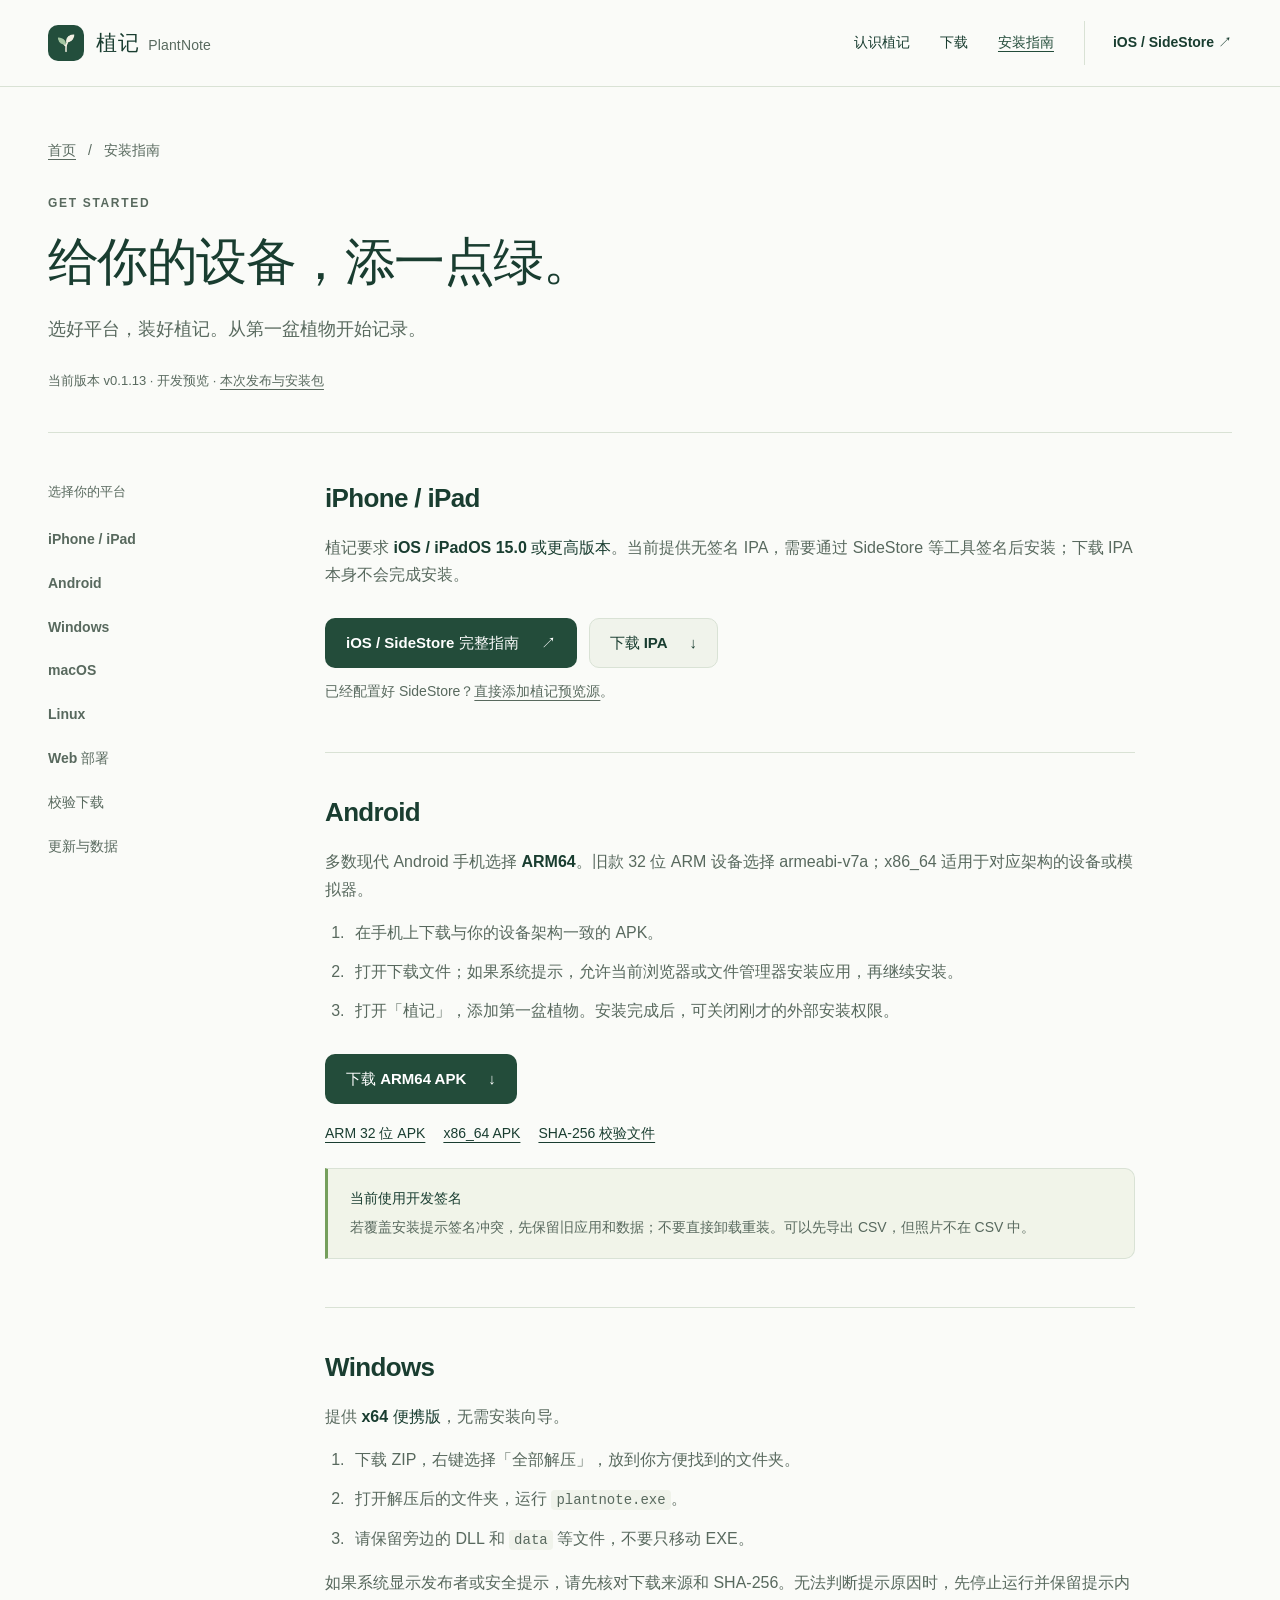
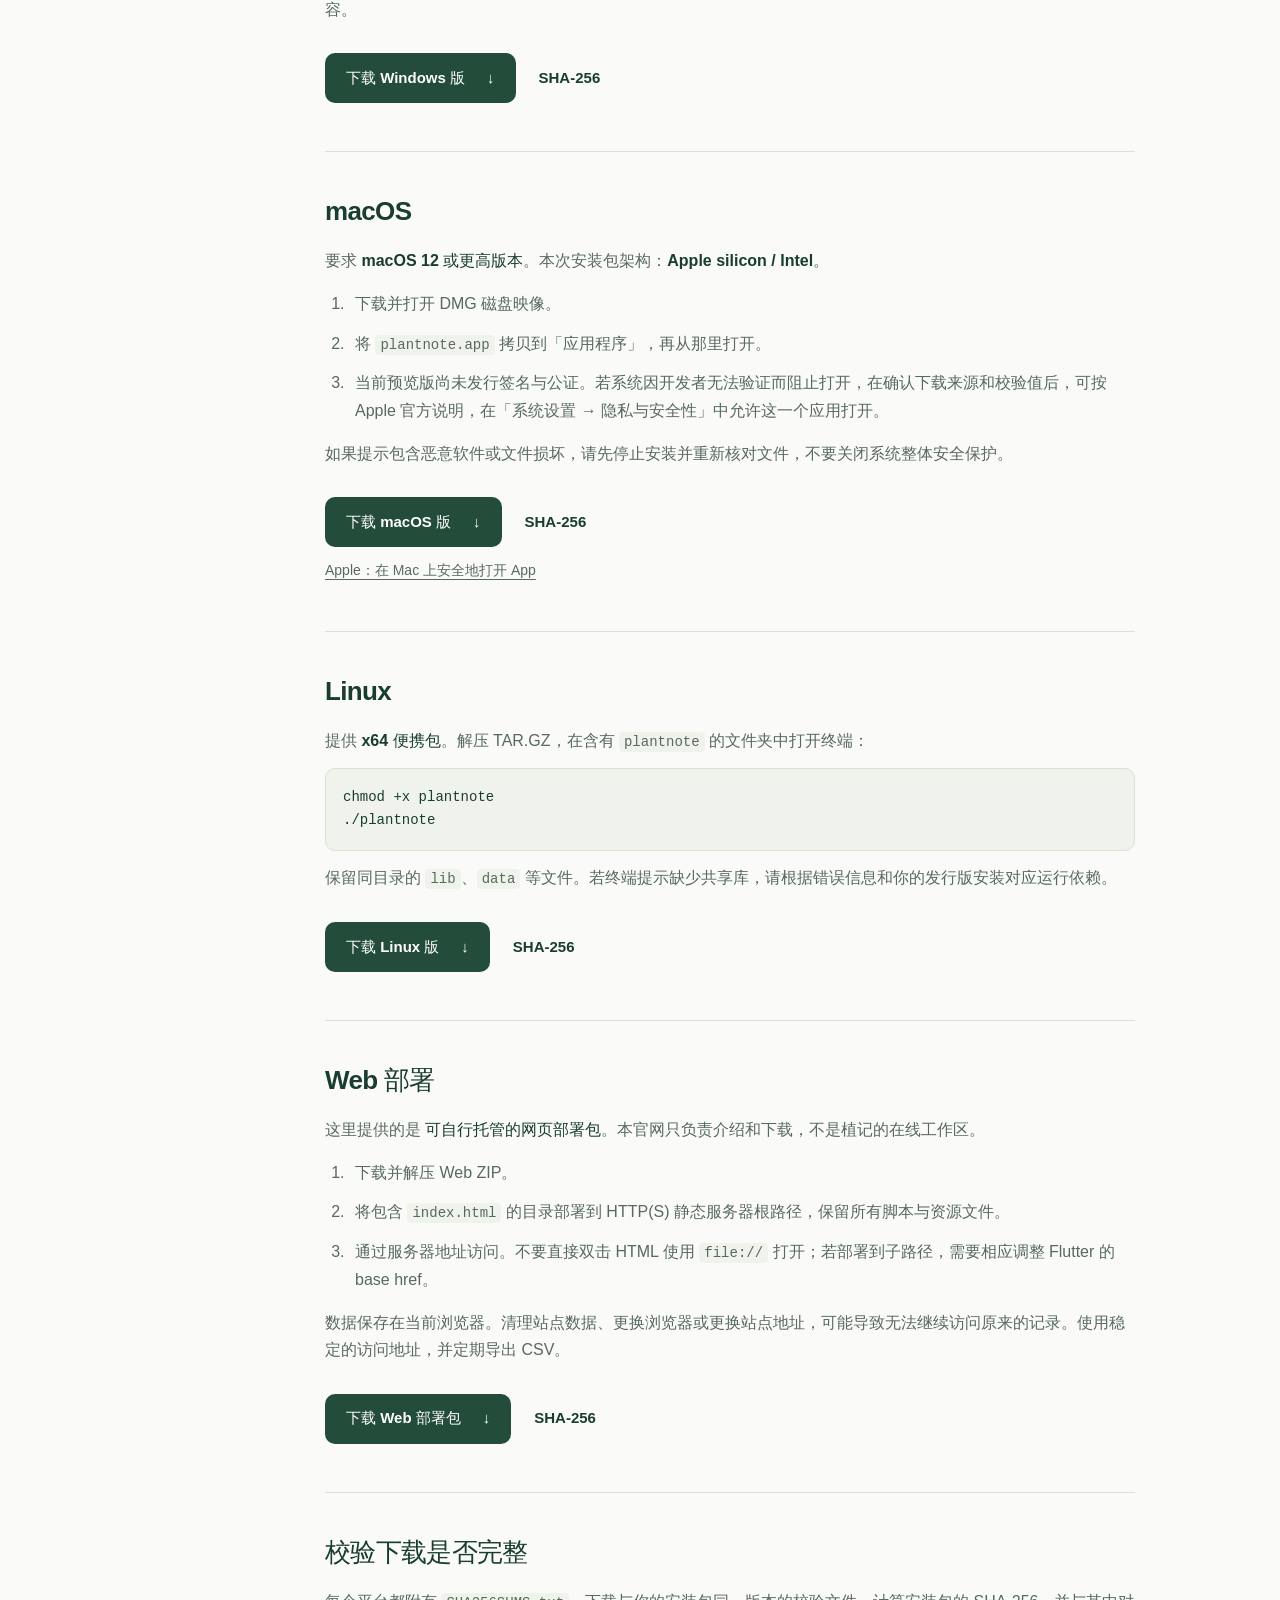
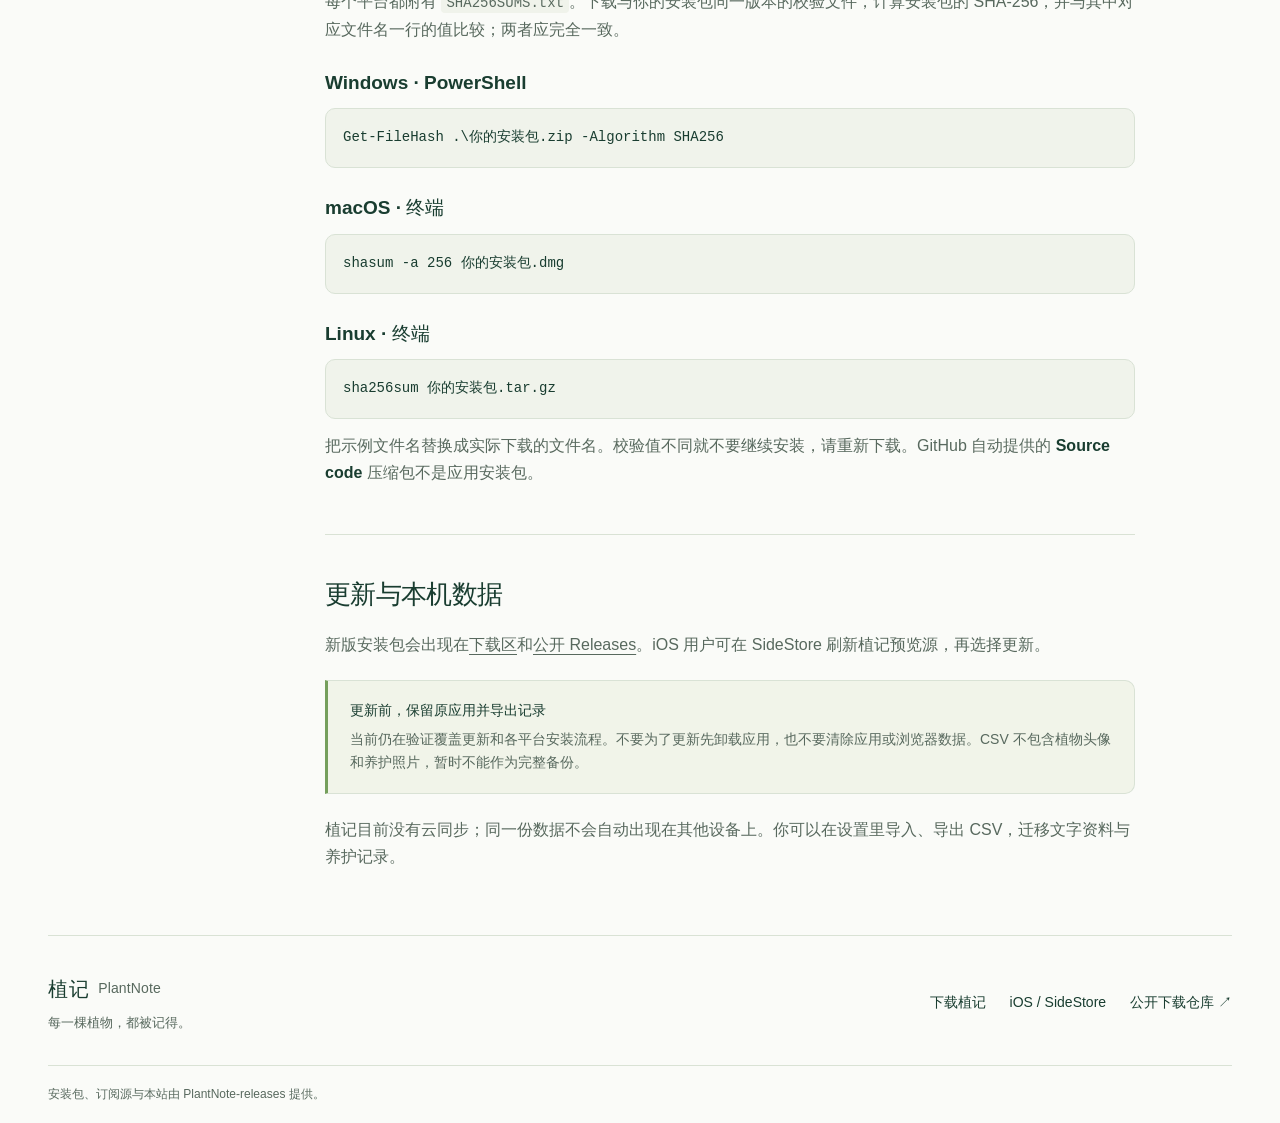
==== commit bda35ac0: "Update PlantNote distribution for v0.1.13" ====
--- a/install.html
+++ b/install.html
@@ -13,17 +13,17 @@
   <a class="skip-link" href="#main">跳到正文</a>
   <header class="site-header"><div class="nav-wrap container"><a class="brand" href="./" aria-label="植记 PlantNote 首页"><img src="icon.png" width="36" height="36" alt=""><span>植记<span class="brand-en">PlantNote</span></span></a><nav aria-label="主导航"><a href="./#features">认识植记</a><a href="./#download">下载</a><a href="install.html" aria-current="page">安装指南</a><a class="nav-ios" href="ios.html">iOS / SideStore <span aria-hidden="true">↗</span></a></nav></div></header>
   <main id="main" class="container">
-    <div class="guide-hero"><div class="breadcrumb"><a href="./">首页</a><span aria-hidden="true">/</span><span>安装指南</span></div><p class="eyebrow">GET STARTED</p><h1>给你的设备，添一点绿。</h1><p class="lead">选好平台，装好植记。从第一盆植物开始记录。</p><p class="doc-meta">当前版本 v0.1.12 · 开发预览 · <a href="https://github.com/ttezy/PlantNote-releases/releases/tag/v0.1.12">本次发布与安装包</a></p></div>
+    <div class="guide-hero"><div class="breadcrumb"><a href="./">首页</a><span aria-hidden="true">/</span><span>安装指南</span></div><p class="eyebrow">GET STARTED</p><h1>给你的设备，添一点绿。</h1><p class="lead">选好平台，装好植记。从第一盆植物开始记录。</p><p class="doc-meta">当前版本 v0.1.13 · 开发预览 · <a href="https://github.com/ttezy/PlantNote-releases/releases/tag/v0.1.13">本次发布与安装包</a></p></div>
     <div class="guide-layout">
       <nav class="guide-nav" aria-label="本页目录"><strong>选择你的平台</strong><a href="#ios">iPhone / iPad</a><a href="#android">Android</a><a href="#windows">Windows</a><a href="#macos">macOS</a><a href="#linux">Linux</a><a href="#web">Web 部署</a><a href="#verify">校验下载</a><a href="#updates">更新与数据</a></nav>
       <div class="guide-content">
-        <section id="ios" class="guide-section"><h2>iPhone / iPad</h2><p>植记要求 <strong>iOS / iPadOS 15.0 或更高版本</strong>。当前提供无签名 IPA，需要通过 SideStore 等工具签名后安装；下载 IPA 本身不会完成安装。</p><div class="button-row"><a class="button primary" href="ios.html">iOS / SideStore 完整指南 <span aria-hidden="true">↗</span></a><a class="button secondary" href="https://github.com/ttezy/PlantNote-releases/releases/download/v0.1.12/plantnote-0.1.12-b32-e9a0a7a544f9-attempt1-ios-arm64-unsigned.ipa">下载 IPA <span aria-hidden="true">↓</span></a></div><p class="text-link">已经配置好 SideStore？<a href="ios.html#add-source">直接添加植记预览源</a>。</p></section>
-        <section id="android" class="guide-section"><h2>Android</h2><p>多数现代 Android 手机选择 <strong>ARM64</strong>。旧款 32 位 ARM 设备选择 armeabi-v7a；x86_64 适用于对应架构的设备或模拟器。</p><ol><li>在手机上下载与你的设备架构一致的 APK。</li><li>打开下载文件；如果系统提示，允许当前浏览器或文件管理器安装应用，再继续安装。</li><li>打开「植记」，添加第一盆植物。安装完成后，可关闭刚才的外部安装权限。</li></ol><div class="button-row"><a class="button primary" href="https://github.com/ttezy/PlantNote-releases/releases/download/v0.1.12/plantnote-0.1.12-b32-e9a0a7a544f9-attempt1-android-arm64-v8a-dev-signed.apk">下载 ARM64 APK <span aria-hidden="true">↓</span></a></div><div class="guide-links"><a href="https://github.com/ttezy/PlantNote-releases/releases/download/v0.1.12/plantnote-0.1.12-b32-e9a0a7a544f9-attempt1-android-armeabi-v7a-dev-signed.apk">ARM 32 位 APK</a><a href="https://github.com/ttezy/PlantNote-releases/releases/download/v0.1.12/plantnote-0.1.12-b32-e9a0a7a544f9-attempt1-android-x86_64-dev-signed.apk">x86_64 APK</a><a href="https://github.com/ttezy/PlantNote-releases/releases/download/v0.1.12/plantnote-0.1.12-b32-e9a0a7a544f9-attempt1-android-SHA256SUMS.txt">SHA-256 校验文件</a></div><div class="notice"><strong>当前使用开发签名</strong><p>若覆盖安装提示签名冲突，先保留旧应用和数据；不要直接卸载重装。可以先导出 CSV，但照片不在 CSV 中。</p></div></section>
-        <section id="windows" class="guide-section"><h2>Windows</h2><p>提供 <strong>x64 便携版</strong>，无需安装向导。</p><ol><li>下载 ZIP，右键选择「全部解压」，放到你方便找到的文件夹。</li><li>打开解压后的文件夹，运行 <code>plantnote.exe</code>。</li><li>请保留旁边的 DLL 和 <code>data</code> 等文件，不要只移动 EXE。</li></ol><p>如果系统显示发布者或安全提示，请先核对下载来源和 SHA-256。无法判断提示原因时，先停止运行并保留提示内容。</p><div class="button-row"><a class="button primary" href="https://github.com/ttezy/PlantNote-releases/releases/download/v0.1.12/plantnote-0.1.12-b32-e9a0a7a544f9-attempt1-windows-x64-portable.zip">下载 Windows 版 <span aria-hidden="true">↓</span></a><a class="button quiet" href="https://github.com/ttezy/PlantNote-releases/releases/download/v0.1.12/plantnote-0.1.12-b32-e9a0a7a544f9-attempt1-windows-SHA256SUMS.txt">SHA-256</a></div></section>
-        <section id="macos" class="guide-section"><h2>macOS</h2><p>要求 <strong>macOS 12 或更高版本</strong>。本次安装包架构：<strong>Apple silicon / Intel</strong>。</p><ol><li>下载并打开 DMG 磁盘映像。</li><li>将 <code>plantnote.app</code> 拷贝到「应用程序」，再从那里打开。</li><li>当前预览版尚未发行签名与公证。若系统因开发者无法验证而阻止打开，在确认下载来源和校验值后，可按 Apple 官方说明，在「系统设置 → 隐私与安全性」中允许这一个应用打开。</li></ol><p>如果提示包含恶意软件或文件损坏，请先停止安装并重新核对文件，不要关闭系统整体安全保护。</p><div class="button-row"><a class="button primary" href="https://github.com/ttezy/PlantNote-releases/releases/download/v0.1.12/plantnote-0.1.12-b32-e9a0a7a544f9-attempt1-macos-x86_64-arm64-adhoc.dmg">下载 macOS 版 <span aria-hidden="true">↓</span></a><a class="button quiet" href="https://github.com/ttezy/PlantNote-releases/releases/download/v0.1.12/plantnote-0.1.12-b32-e9a0a7a544f9-attempt1-macos-SHA256SUMS.txt">SHA-256</a></div><p class="text-link"><a href="https://support.apple.com/102445">Apple：在 Mac 上安全地打开 App</a></p></section>
+        <section id="ios" class="guide-section"><h2>iPhone / iPad</h2><p>植记要求 <strong>iOS / iPadOS 15.0 或更高版本</strong>。当前提供无签名 IPA，需要通过 SideStore 等工具签名后安装；下载 IPA 本身不会完成安装。</p><div class="button-row"><a class="button primary" href="ios.html">iOS / SideStore 完整指南 <span aria-hidden="true">↗</span></a><a class="button secondary" href="https://github.com/ttezy/PlantNote-releases/releases/download/v0.1.13/plantnote-0.1.13-b35-c02e2c52b518-attempt1-ios-arm64-unsigned.ipa">下载 IPA <span aria-hidden="true">↓</span></a></div><p class="text-link">已经配置好 SideStore？<a href="ios.html#add-source">直接添加植记预览源</a>。</p></section>
+        <section id="android" class="guide-section"><h2>Android</h2><p>多数现代 Android 手机选择 <strong>ARM64</strong>。旧款 32 位 ARM 设备选择 armeabi-v7a；x86_64 适用于对应架构的设备或模拟器。</p><ol><li>在手机上下载与你的设备架构一致的 APK。</li><li>打开下载文件；如果系统提示，允许当前浏览器或文件管理器安装应用，再继续安装。</li><li>打开「植记」，添加第一盆植物。安装完成后，可关闭刚才的外部安装权限。</li></ol><div class="button-row"><a class="button primary" href="https://github.com/ttezy/PlantNote-releases/releases/download/v0.1.13/plantnote-0.1.13-b35-c02e2c52b518-attempt1-android-arm64-v8a-dev-signed.apk">下载 ARM64 APK <span aria-hidden="true">↓</span></a></div><div class="guide-links"><a href="https://github.com/ttezy/PlantNote-releases/releases/download/v0.1.13/plantnote-0.1.13-b35-c02e2c52b518-attempt1-android-armeabi-v7a-dev-signed.apk">ARM 32 位 APK</a><a href="https://github.com/ttezy/PlantNote-releases/releases/download/v0.1.13/plantnote-0.1.13-b35-c02e2c52b518-attempt1-android-x86_64-dev-signed.apk">x86_64 APK</a><a href="https://github.com/ttezy/PlantNote-releases/releases/download/v0.1.13/plantnote-0.1.13-b35-c02e2c52b518-attempt1-android-SHA256SUMS.txt">SHA-256 校验文件</a></div><div class="notice"><strong>当前使用开发签名</strong><p>若覆盖安装提示签名冲突，先保留旧应用和数据；不要直接卸载重装。可以先导出 CSV，但照片不在 CSV 中。</p></div></section>
+        <section id="windows" class="guide-section"><h2>Windows</h2><p>提供 <strong>x64 便携版</strong>，无需安装向导。</p><ol><li>下载 ZIP，右键选择「全部解压」，放到你方便找到的文件夹。</li><li>打开解压后的文件夹，运行 <code>plantnote.exe</code>。</li><li>请保留旁边的 DLL 和 <code>data</code> 等文件，不要只移动 EXE。</li></ol><p>如果系统显示发布者或安全提示，请先核对下载来源和 SHA-256。无法判断提示原因时，先停止运行并保留提示内容。</p><div class="button-row"><a class="button primary" href="https://github.com/ttezy/PlantNote-releases/releases/download/v0.1.13/plantnote-0.1.13-b35-c02e2c52b518-attempt1-windows-x64-portable.zip">下载 Windows 版 <span aria-hidden="true">↓</span></a><a class="button quiet" href="https://github.com/ttezy/PlantNote-releases/releases/download/v0.1.13/plantnote-0.1.13-b35-c02e2c52b518-attempt1-windows-SHA256SUMS.txt">SHA-256</a></div></section>
+        <section id="macos" class="guide-section"><h2>macOS</h2><p>要求 <strong>macOS 12 或更高版本</strong>。本次安装包架构：<strong>Apple silicon / Intel</strong>。</p><ol><li>下载并打开 DMG 磁盘映像。</li><li>将 <code>plantnote.app</code> 拷贝到「应用程序」，再从那里打开。</li><li>当前预览版尚未发行签名与公证。若系统因开发者无法验证而阻止打开，在确认下载来源和校验值后，可按 Apple 官方说明，在「系统设置 → 隐私与安全性」中允许这一个应用打开。</li></ol><p>如果提示包含恶意软件或文件损坏，请先停止安装并重新核对文件，不要关闭系统整体安全保护。</p><div class="button-row"><a class="button primary" href="https://github.com/ttezy/PlantNote-releases/releases/download/v0.1.13/plantnote-0.1.13-b35-c02e2c52b518-attempt1-macos-x86_64-arm64-adhoc.dmg">下载 macOS 版 <span aria-hidden="true">↓</span></a><a class="button quiet" href="https://github.com/ttezy/PlantNote-releases/releases/download/v0.1.13/plantnote-0.1.13-b35-c02e2c52b518-attempt1-macos-SHA256SUMS.txt">SHA-256</a></div><p class="text-link"><a href="https://support.apple.com/102445">Apple：在 Mac 上安全地打开 App</a></p></section>
         <section id="linux" class="guide-section"><h2>Linux</h2><p>提供 <strong>x64 便携包</strong>。解压 TAR.GZ，在含有 <code>plantnote</code> 的文件夹中打开终端：</p><pre><code>chmod +x plantnote
-./plantnote</code></pre><p>保留同目录的 <code>lib</code>、<code>data</code> 等文件。若终端提示缺少共享库，请根据错误信息和你的发行版安装对应运行依赖。</p><div class="button-row"><a class="button primary" href="https://github.com/ttezy/PlantNote-releases/releases/download/v0.1.12/plantnote-0.1.12-b32-e9a0a7a544f9-attempt1-linux-x64-portable.tar.gz">下载 Linux 版 <span aria-hidden="true">↓</span></a><a class="button quiet" href="https://github.com/ttezy/PlantNote-releases/releases/download/v0.1.12/plantnote-0.1.12-b32-e9a0a7a544f9-attempt1-linux-SHA256SUMS.txt">SHA-256</a></div></section>
-        <section id="web" class="guide-section"><h2>Web 部署</h2><p>这里提供的是 <strong>可自行托管的网页部署包</strong>。本官网只负责介绍和下载，不是植记的在线工作区。</p><ol><li>下载并解压 Web ZIP。</li><li>将包含 <code>index.html</code> 的目录部署到 HTTP(S) 静态服务器根路径，保留所有脚本与资源文件。</li><li>通过服务器地址访问。不要直接双击 HTML 使用 <code>file://</code> 打开；若部署到子路径，需要相应调整 Flutter 的 base href。</li></ol><p>数据保存在当前浏览器。清理站点数据、更换浏览器或更换站点地址，可能导致无法继续访问原来的记录。使用稳定的访问地址，并定期导出 CSV。</p><div class="button-row"><a class="button primary" href="https://github.com/ttezy/PlantNote-releases/releases/download/v0.1.12/plantnote-0.1.12-b32-e9a0a7a544f9-attempt1-web.zip">下载 Web 部署包 <span aria-hidden="true">↓</span></a><a class="button quiet" href="https://github.com/ttezy/PlantNote-releases/releases/download/v0.1.12/plantnote-0.1.12-b32-e9a0a7a544f9-attempt1-web-SHA256SUMS.txt">SHA-256</a></div></section>
+./plantnote</code></pre><p>保留同目录的 <code>lib</code>、<code>data</code> 等文件。若终端提示缺少共享库，请根据错误信息和你的发行版安装对应运行依赖。</p><div class="button-row"><a class="button primary" href="https://github.com/ttezy/PlantNote-releases/releases/download/v0.1.13/plantnote-0.1.13-b35-c02e2c52b518-attempt1-linux-x64-portable.tar.gz">下载 Linux 版 <span aria-hidden="true">↓</span></a><a class="button quiet" href="https://github.com/ttezy/PlantNote-releases/releases/download/v0.1.13/plantnote-0.1.13-b35-c02e2c52b518-attempt1-linux-SHA256SUMS.txt">SHA-256</a></div></section>
+        <section id="web" class="guide-section"><h2>Web 部署</h2><p>这里提供的是 <strong>可自行托管的网页部署包</strong>。本官网只负责介绍和下载，不是植记的在线工作区。</p><ol><li>下载并解压 Web ZIP。</li><li>将包含 <code>index.html</code> 的目录部署到 HTTP(S) 静态服务器根路径，保留所有脚本与资源文件。</li><li>通过服务器地址访问。不要直接双击 HTML 使用 <code>file://</code> 打开；若部署到子路径，需要相应调整 Flutter 的 base href。</li></ol><p>数据保存在当前浏览器。清理站点数据、更换浏览器或更换站点地址，可能导致无法继续访问原来的记录。使用稳定的访问地址，并定期导出 CSV。</p><div class="button-row"><a class="button primary" href="https://github.com/ttezy/PlantNote-releases/releases/download/v0.1.13/plantnote-0.1.13-b35-c02e2c52b518-attempt1-web.zip">下载 Web 部署包 <span aria-hidden="true">↓</span></a><a class="button quiet" href="https://github.com/ttezy/PlantNote-releases/releases/download/v0.1.13/plantnote-0.1.13-b35-c02e2c52b518-attempt1-web-SHA256SUMS.txt">SHA-256</a></div></section>
         <section id="verify" class="guide-section"><h2>校验下载是否完整</h2><p>每个平台都附有 <code>SHA256SUMS.txt</code>。下载与你的安装包同一版本的校验文件，计算安装包的 SHA-256，并与其中对应文件名一行的值比较；两者应完全一致。</p><h3>Windows · PowerShell</h3><pre><code>Get-FileHash .\你的安装包.zip -Algorithm SHA256</code></pre><h3>macOS · 终端</h3><pre><code>shasum -a 256 你的安装包.dmg</code></pre><h3>Linux · 终端</h3><pre><code>sha256sum 你的安装包.tar.gz</code></pre><p>把示例文件名替换成实际下载的文件名。校验值不同就不要继续安装，请重新下载。GitHub 自动提供的 <strong>Source code</strong> 压缩包不是应用安装包。</p></section>
         <section id="updates" class="guide-section"><h2>更新与本机数据</h2><p>新版安装包会出现在<a href="./#download">下载区</a>和<a href="https://github.com/ttezy/PlantNote-releases/releases">公开 Releases</a>。iOS 用户可在 SideStore 刷新植记预览源，再选择更新。</p><div class="notice"><strong>更新前，保留原应用并导出记录</strong><p>当前仍在验证覆盖更新和各平台安装流程。不要为了更新先卸载应用，也不要清除应用或浏览器数据。CSV 不包含植物头像和养护照片，暂时不能作为完整备份。</p></div><p>植记目前没有云同步；同一份数据不会自动出现在其他设备上。你可以在设置里导入、导出 CSV，迁移文字资料与养护记录。</p></section>
       </div>
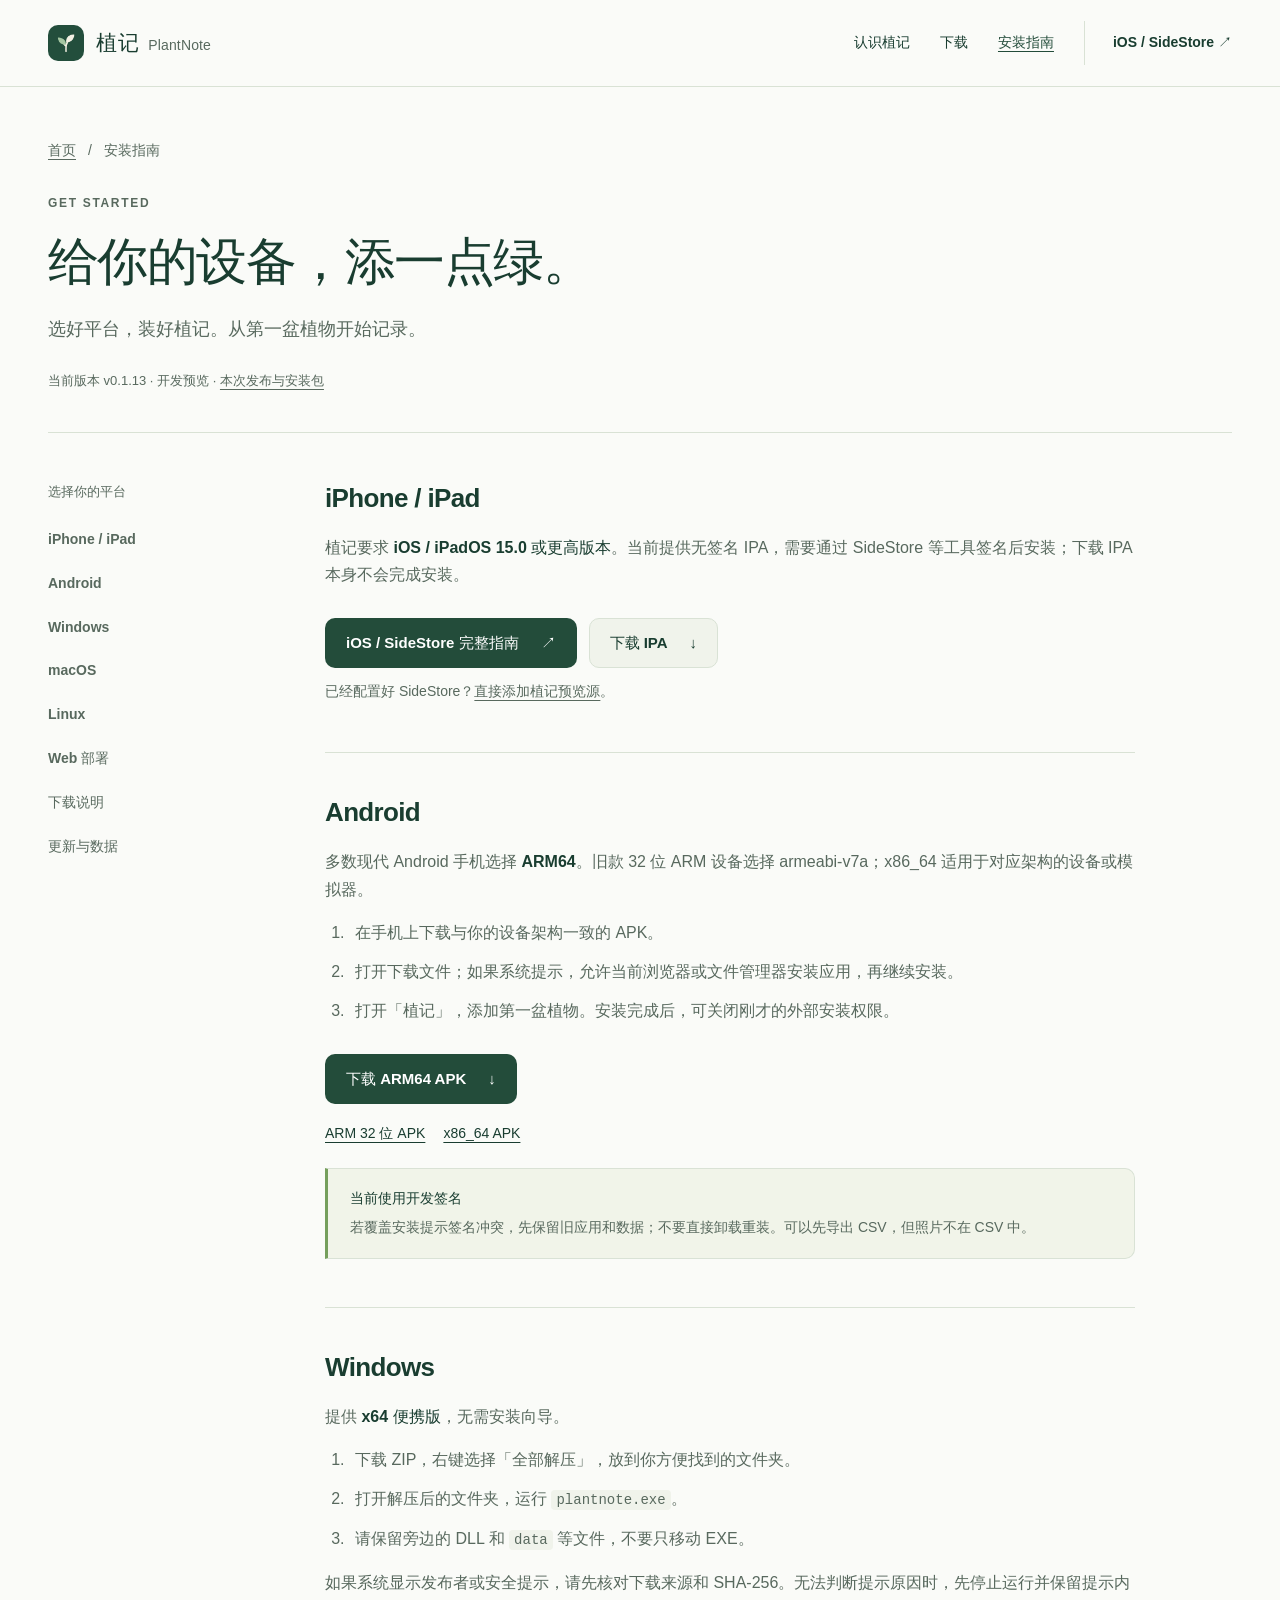
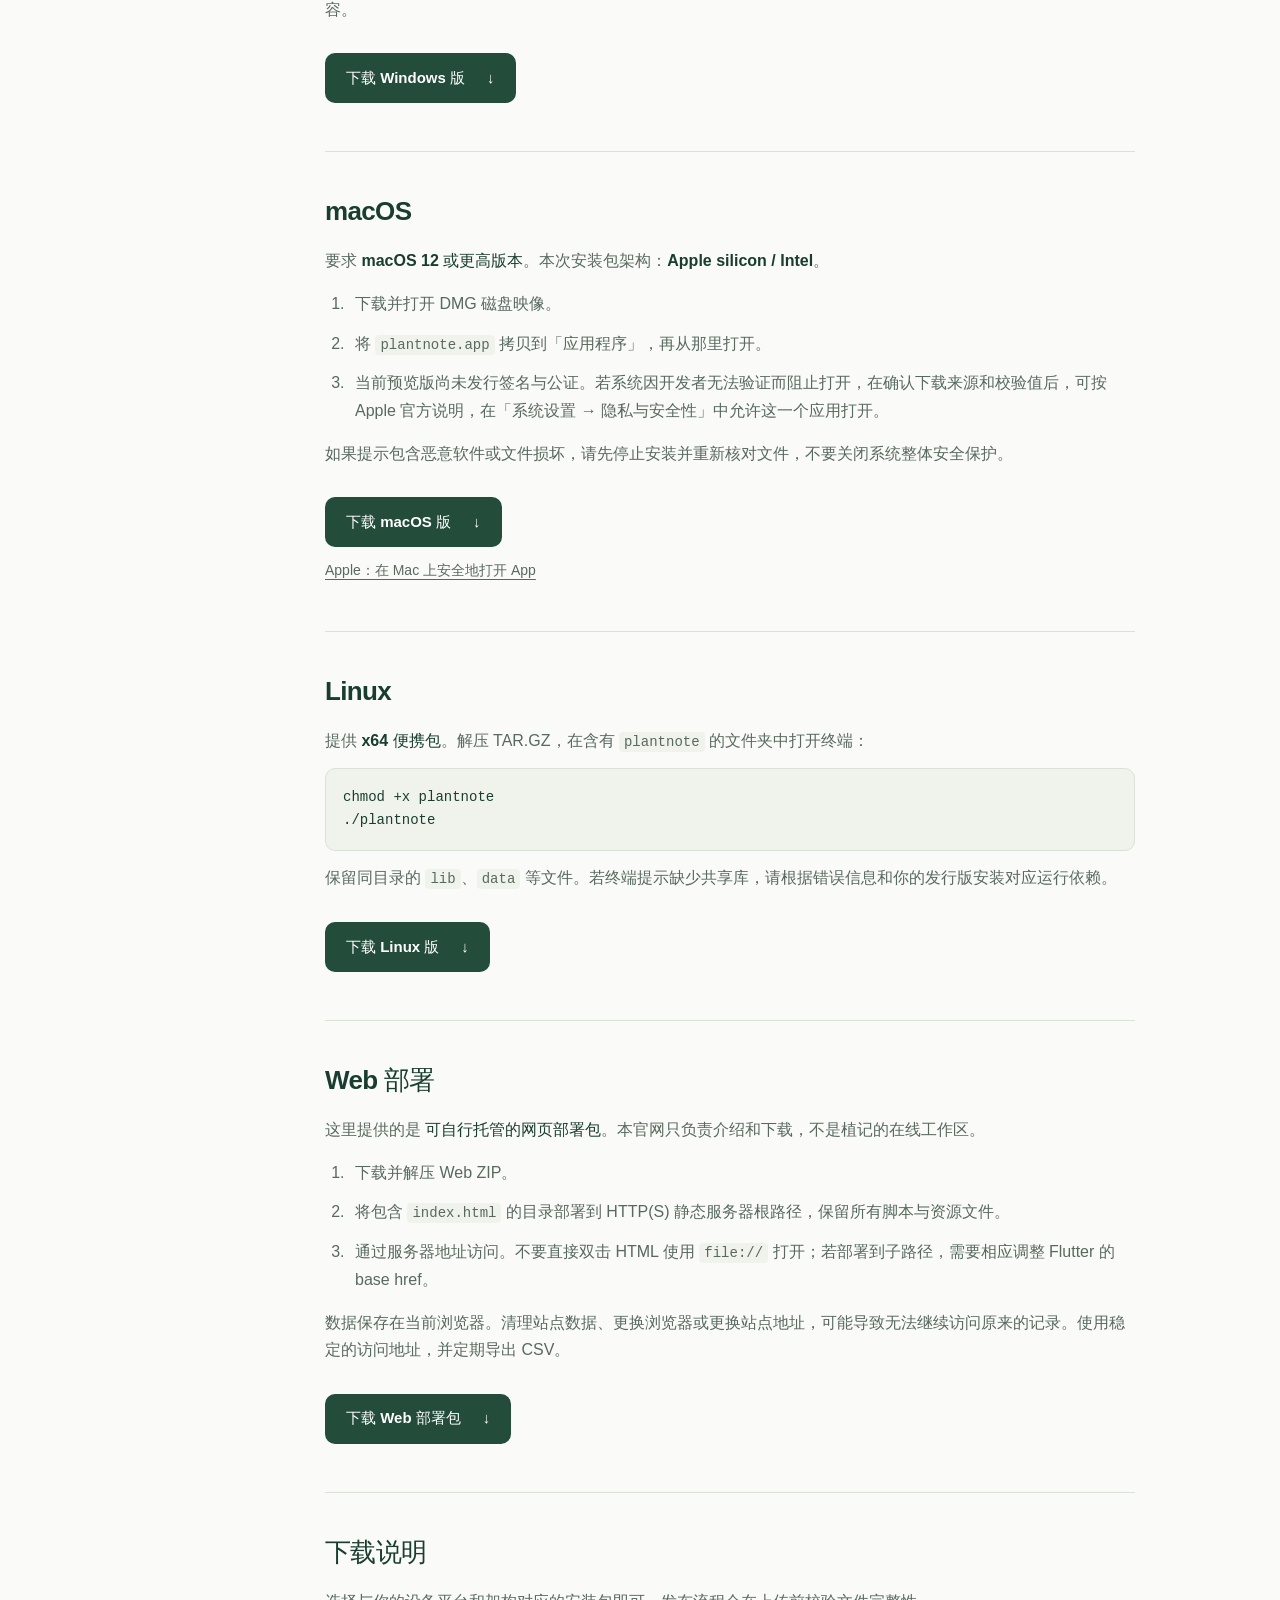
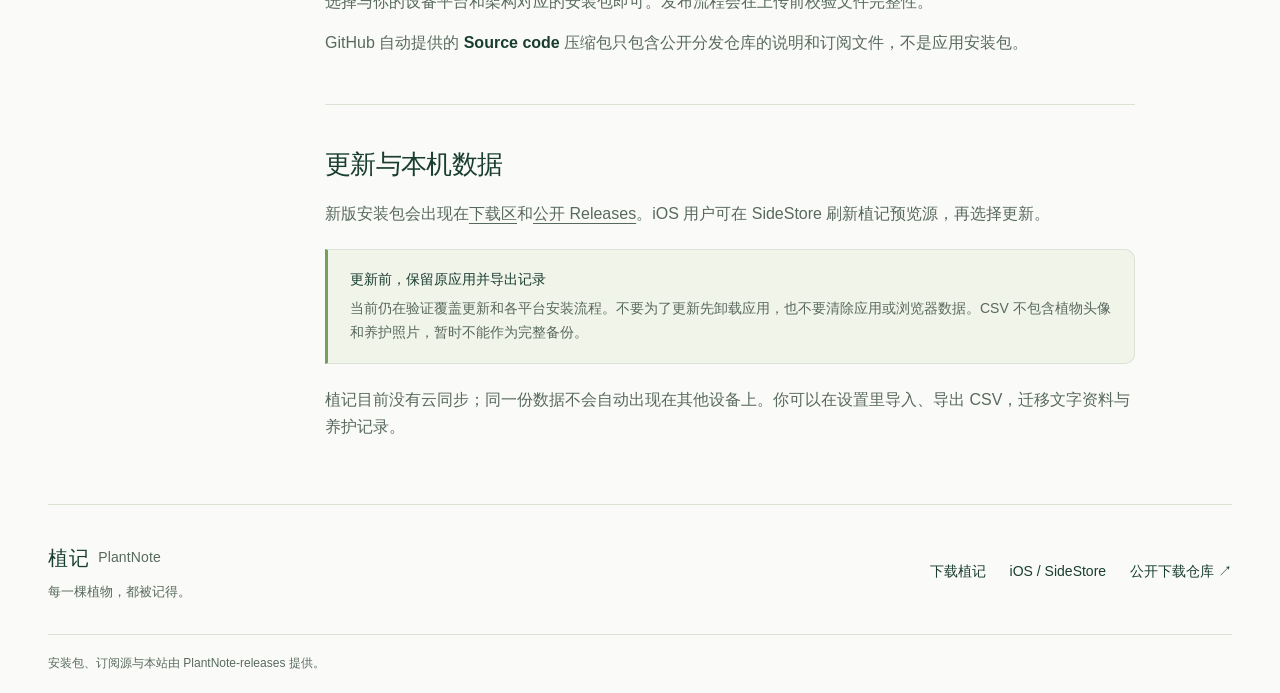
==== commit a263e516: "Simplify public downloads to installers only" ====
--- a/install.html
+++ b/install.html
@@ -15,16 +15,16 @@
   <main id="main" class="container">
     <div class="guide-hero"><div class="breadcrumb"><a href="./">首页</a><span aria-hidden="true">/</span><span>安装指南</span></div><p class="eyebrow">GET STARTED</p><h1>给你的设备，添一点绿。</h1><p class="lead">选好平台，装好植记。从第一盆植物开始记录。</p><p class="doc-meta">当前版本 v0.1.13 · 开发预览 · <a href="https://github.com/ttezy/PlantNote-releases/releases/tag/v0.1.13">本次发布与安装包</a></p></div>
     <div class="guide-layout">
-      <nav class="guide-nav" aria-label="本页目录"><strong>选择你的平台</strong><a href="#ios">iPhone / iPad</a><a href="#android">Android</a><a href="#windows">Windows</a><a href="#macos">macOS</a><a href="#linux">Linux</a><a href="#web">Web 部署</a><a href="#verify">校验下载</a><a href="#updates">更新与数据</a></nav>
+      <nav class="guide-nav" aria-label="本页目录"><strong>选择你的平台</strong><a href="#ios">iPhone / iPad</a><a href="#android">Android</a><a href="#windows">Windows</a><a href="#macos">macOS</a><a href="#linux">Linux</a><a href="#web">Web 部署</a><a href="#verify">下载说明</a><a href="#updates">更新与数据</a></nav>
       <div class="guide-content">
         <section id="ios" class="guide-section"><h2>iPhone / iPad</h2><p>植记要求 <strong>iOS / iPadOS 15.0 或更高版本</strong>。当前提供无签名 IPA，需要通过 SideStore 等工具签名后安装；下载 IPA 本身不会完成安装。</p><div class="button-row"><a class="button primary" href="ios.html">iOS / SideStore 完整指南 <span aria-hidden="true">↗</span></a><a class="button secondary" href="https://github.com/ttezy/PlantNote-releases/releases/download/v0.1.13/plantnote-0.1.13-b35-c02e2c52b518-attempt1-ios-arm64-unsigned.ipa">下载 IPA <span aria-hidden="true">↓</span></a></div><p class="text-link">已经配置好 SideStore？<a href="ios.html#add-source">直接添加植记预览源</a>。</p></section>
-        <section id="android" class="guide-section"><h2>Android</h2><p>多数现代 Android 手机选择 <strong>ARM64</strong>。旧款 32 位 ARM 设备选择 armeabi-v7a；x86_64 适用于对应架构的设备或模拟器。</p><ol><li>在手机上下载与你的设备架构一致的 APK。</li><li>打开下载文件；如果系统提示，允许当前浏览器或文件管理器安装应用，再继续安装。</li><li>打开「植记」，添加第一盆植物。安装完成后，可关闭刚才的外部安装权限。</li></ol><div class="button-row"><a class="button primary" href="https://github.com/ttezy/PlantNote-releases/releases/download/v0.1.13/plantnote-0.1.13-b35-c02e2c52b518-attempt1-android-arm64-v8a-dev-signed.apk">下载 ARM64 APK <span aria-hidden="true">↓</span></a></div><div class="guide-links"><a href="https://github.com/ttezy/PlantNote-releases/releases/download/v0.1.13/plantnote-0.1.13-b35-c02e2c52b518-attempt1-android-armeabi-v7a-dev-signed.apk">ARM 32 位 APK</a><a href="https://github.com/ttezy/PlantNote-releases/releases/download/v0.1.13/plantnote-0.1.13-b35-c02e2c52b518-attempt1-android-x86_64-dev-signed.apk">x86_64 APK</a><a href="https://github.com/ttezy/PlantNote-releases/releases/download/v0.1.13/plantnote-0.1.13-b35-c02e2c52b518-attempt1-android-SHA256SUMS.txt">SHA-256 校验文件</a></div><div class="notice"><strong>当前使用开发签名</strong><p>若覆盖安装提示签名冲突，先保留旧应用和数据；不要直接卸载重装。可以先导出 CSV，但照片不在 CSV 中。</p></div></section>
-        <section id="windows" class="guide-section"><h2>Windows</h2><p>提供 <strong>x64 便携版</strong>，无需安装向导。</p><ol><li>下载 ZIP，右键选择「全部解压」，放到你方便找到的文件夹。</li><li>打开解压后的文件夹，运行 <code>plantnote.exe</code>。</li><li>请保留旁边的 DLL 和 <code>data</code> 等文件，不要只移动 EXE。</li></ol><p>如果系统显示发布者或安全提示，请先核对下载来源和 SHA-256。无法判断提示原因时，先停止运行并保留提示内容。</p><div class="button-row"><a class="button primary" href="https://github.com/ttezy/PlantNote-releases/releases/download/v0.1.13/plantnote-0.1.13-b35-c02e2c52b518-attempt1-windows-x64-portable.zip">下载 Windows 版 <span aria-hidden="true">↓</span></a><a class="button quiet" href="https://github.com/ttezy/PlantNote-releases/releases/download/v0.1.13/plantnote-0.1.13-b35-c02e2c52b518-attempt1-windows-SHA256SUMS.txt">SHA-256</a></div></section>
-        <section id="macos" class="guide-section"><h2>macOS</h2><p>要求 <strong>macOS 12 或更高版本</strong>。本次安装包架构：<strong>Apple silicon / Intel</strong>。</p><ol><li>下载并打开 DMG 磁盘映像。</li><li>将 <code>plantnote.app</code> 拷贝到「应用程序」，再从那里打开。</li><li>当前预览版尚未发行签名与公证。若系统因开发者无法验证而阻止打开，在确认下载来源和校验值后，可按 Apple 官方说明，在「系统设置 → 隐私与安全性」中允许这一个应用打开。</li></ol><p>如果提示包含恶意软件或文件损坏，请先停止安装并重新核对文件，不要关闭系统整体安全保护。</p><div class="button-row"><a class="button primary" href="https://github.com/ttezy/PlantNote-releases/releases/download/v0.1.13/plantnote-0.1.13-b35-c02e2c52b518-attempt1-macos-x86_64-arm64-adhoc.dmg">下载 macOS 版 <span aria-hidden="true">↓</span></a><a class="button quiet" href="https://github.com/ttezy/PlantNote-releases/releases/download/v0.1.13/plantnote-0.1.13-b35-c02e2c52b518-attempt1-macos-SHA256SUMS.txt">SHA-256</a></div><p class="text-link"><a href="https://support.apple.com/102445">Apple：在 Mac 上安全地打开 App</a></p></section>
+        <section id="android" class="guide-section"><h2>Android</h2><p>多数现代 Android 手机选择 <strong>ARM64</strong>。旧款 32 位 ARM 设备选择 armeabi-v7a；x86_64 适用于对应架构的设备或模拟器。</p><ol><li>在手机上下载与你的设备架构一致的 APK。</li><li>打开下载文件；如果系统提示，允许当前浏览器或文件管理器安装应用，再继续安装。</li><li>打开「植记」，添加第一盆植物。安装完成后，可关闭刚才的外部安装权限。</li></ol><div class="button-row"><a class="button primary" href="https://github.com/ttezy/PlantNote-releases/releases/download/v0.1.13/plantnote-0.1.13-b35-c02e2c52b518-attempt1-android-arm64-v8a-dev-signed.apk">下载 ARM64 APK <span aria-hidden="true">↓</span></a></div><div class="guide-links"><a href="https://github.com/ttezy/PlantNote-releases/releases/download/v0.1.13/plantnote-0.1.13-b35-c02e2c52b518-attempt1-android-armeabi-v7a-dev-signed.apk">ARM 32 位 APK</a><a href="https://github.com/ttezy/PlantNote-releases/releases/download/v0.1.13/plantnote-0.1.13-b35-c02e2c52b518-attempt1-android-x86_64-dev-signed.apk">x86_64 APK</a></div><div class="notice"><strong>当前使用开发签名</strong><p>若覆盖安装提示签名冲突，先保留旧应用和数据；不要直接卸载重装。可以先导出 CSV，但照片不在 CSV 中。</p></div></section>
+        <section id="windows" class="guide-section"><h2>Windows</h2><p>提供 <strong>x64 便携版</strong>，无需安装向导。</p><ol><li>下载 ZIP，右键选择「全部解压」，放到你方便找到的文件夹。</li><li>打开解压后的文件夹，运行 <code>plantnote.exe</code>。</li><li>请保留旁边的 DLL 和 <code>data</code> 等文件，不要只移动 EXE。</li></ol><p>如果系统显示发布者或安全提示，请先核对下载来源和 SHA-256。无法判断提示原因时，先停止运行并保留提示内容。</p><div class="button-row"><a class="button primary" href="https://github.com/ttezy/PlantNote-releases/releases/download/v0.1.13/plantnote-0.1.13-b35-c02e2c52b518-attempt1-windows-x64-portable.zip">下载 Windows 版 <span aria-hidden="true">↓</span></a></div></section>
+        <section id="macos" class="guide-section"><h2>macOS</h2><p>要求 <strong>macOS 12 或更高版本</strong>。本次安装包架构：<strong>Apple silicon / Intel</strong>。</p><ol><li>下载并打开 DMG 磁盘映像。</li><li>将 <code>plantnote.app</code> 拷贝到「应用程序」，再从那里打开。</li><li>当前预览版尚未发行签名与公证。若系统因开发者无法验证而阻止打开，在确认下载来源和校验值后，可按 Apple 官方说明，在「系统设置 → 隐私与安全性」中允许这一个应用打开。</li></ol><p>如果提示包含恶意软件或文件损坏，请先停止安装并重新核对文件，不要关闭系统整体安全保护。</p><div class="button-row"><a class="button primary" href="https://github.com/ttezy/PlantNote-releases/releases/download/v0.1.13/plantnote-0.1.13-b35-c02e2c52b518-attempt1-macos-x86_64-arm64-adhoc.dmg">下载 macOS 版 <span aria-hidden="true">↓</span></a></div><p class="text-link"><a href="https://support.apple.com/102445">Apple：在 Mac 上安全地打开 App</a></p></section>
         <section id="linux" class="guide-section"><h2>Linux</h2><p>提供 <strong>x64 便携包</strong>。解压 TAR.GZ，在含有 <code>plantnote</code> 的文件夹中打开终端：</p><pre><code>chmod +x plantnote
-./plantnote</code></pre><p>保留同目录的 <code>lib</code>、<code>data</code> 等文件。若终端提示缺少共享库，请根据错误信息和你的发行版安装对应运行依赖。</p><div class="button-row"><a class="button primary" href="https://github.com/ttezy/PlantNote-releases/releases/download/v0.1.13/plantnote-0.1.13-b35-c02e2c52b518-attempt1-linux-x64-portable.tar.gz">下载 Linux 版 <span aria-hidden="true">↓</span></a><a class="button quiet" href="https://github.com/ttezy/PlantNote-releases/releases/download/v0.1.13/plantnote-0.1.13-b35-c02e2c52b518-attempt1-linux-SHA256SUMS.txt">SHA-256</a></div></section>
-        <section id="web" class="guide-section"><h2>Web 部署</h2><p>这里提供的是 <strong>可自行托管的网页部署包</strong>。本官网只负责介绍和下载，不是植记的在线工作区。</p><ol><li>下载并解压 Web ZIP。</li><li>将包含 <code>index.html</code> 的目录部署到 HTTP(S) 静态服务器根路径，保留所有脚本与资源文件。</li><li>通过服务器地址访问。不要直接双击 HTML 使用 <code>file://</code> 打开；若部署到子路径，需要相应调整 Flutter 的 base href。</li></ol><p>数据保存在当前浏览器。清理站点数据、更换浏览器或更换站点地址，可能导致无法继续访问原来的记录。使用稳定的访问地址，并定期导出 CSV。</p><div class="button-row"><a class="button primary" href="https://github.com/ttezy/PlantNote-releases/releases/download/v0.1.13/plantnote-0.1.13-b35-c02e2c52b518-attempt1-web.zip">下载 Web 部署包 <span aria-hidden="true">↓</span></a><a class="button quiet" href="https://github.com/ttezy/PlantNote-releases/releases/download/v0.1.13/plantnote-0.1.13-b35-c02e2c52b518-attempt1-web-SHA256SUMS.txt">SHA-256</a></div></section>
-        <section id="verify" class="guide-section"><h2>校验下载是否完整</h2><p>每个平台都附有 <code>SHA256SUMS.txt</code>。下载与你的安装包同一版本的校验文件，计算安装包的 SHA-256，并与其中对应文件名一行的值比较；两者应完全一致。</p><h3>Windows · PowerShell</h3><pre><code>Get-FileHash .\你的安装包.zip -Algorithm SHA256</code></pre><h3>macOS · 终端</h3><pre><code>shasum -a 256 你的安装包.dmg</code></pre><h3>Linux · 终端</h3><pre><code>sha256sum 你的安装包.tar.gz</code></pre><p>把示例文件名替换成实际下载的文件名。校验值不同就不要继续安装，请重新下载。GitHub 自动提供的 <strong>Source code</strong> 压缩包不是应用安装包。</p></section>
+./plantnote</code></pre><p>保留同目录的 <code>lib</code>、<code>data</code> 等文件。若终端提示缺少共享库，请根据错误信息和你的发行版安装对应运行依赖。</p><div class="button-row"><a class="button primary" href="https://github.com/ttezy/PlantNote-releases/releases/download/v0.1.13/plantnote-0.1.13-b35-c02e2c52b518-attempt1-linux-x64-portable.tar.gz">下载 Linux 版 <span aria-hidden="true">↓</span></a></div></section>
+        <section id="web" class="guide-section"><h2>Web 部署</h2><p>这里提供的是 <strong>可自行托管的网页部署包</strong>。本官网只负责介绍和下载，不是植记的在线工作区。</p><ol><li>下载并解压 Web ZIP。</li><li>将包含 <code>index.html</code> 的目录部署到 HTTP(S) 静态服务器根路径，保留所有脚本与资源文件。</li><li>通过服务器地址访问。不要直接双击 HTML 使用 <code>file://</code> 打开；若部署到子路径，需要相应调整 Flutter 的 base href。</li></ol><p>数据保存在当前浏览器。清理站点数据、更换浏览器或更换站点地址，可能导致无法继续访问原来的记录。使用稳定的访问地址，并定期导出 CSV。</p><div class="button-row"><a class="button primary" href="https://github.com/ttezy/PlantNote-releases/releases/download/v0.1.13/plantnote-0.1.13-b35-c02e2c52b518-attempt1-web.zip">下载 Web 部署包 <span aria-hidden="true">↓</span></a></div></section>
+        <section id="verify" class="guide-section"><h2>下载说明</h2><p>选择与你的设备平台和架构对应的安装包即可。发布流程会在上传前校验文件完整性。</p><p>GitHub 自动提供的 <strong>Source code</strong> 压缩包只包含公开分发仓库的说明和订阅文件，不是应用安装包。</p></section>
         <section id="updates" class="guide-section"><h2>更新与本机数据</h2><p>新版安装包会出现在<a href="./#download">下载区</a>和<a href="https://github.com/ttezy/PlantNote-releases/releases">公开 Releases</a>。iOS 用户可在 SideStore 刷新植记预览源，再选择更新。</p><div class="notice"><strong>更新前，保留原应用并导出记录</strong><p>当前仍在验证覆盖更新和各平台安装流程。不要为了更新先卸载应用，也不要清除应用或浏览器数据。CSV 不包含植物头像和养护照片，暂时不能作为完整备份。</p></div><p>植记目前没有云同步；同一份数据不会自动出现在其他设备上。你可以在设置里导入、导出 CSV，迁移文字资料与养护记录。</p></section>
       </div>
     </div>
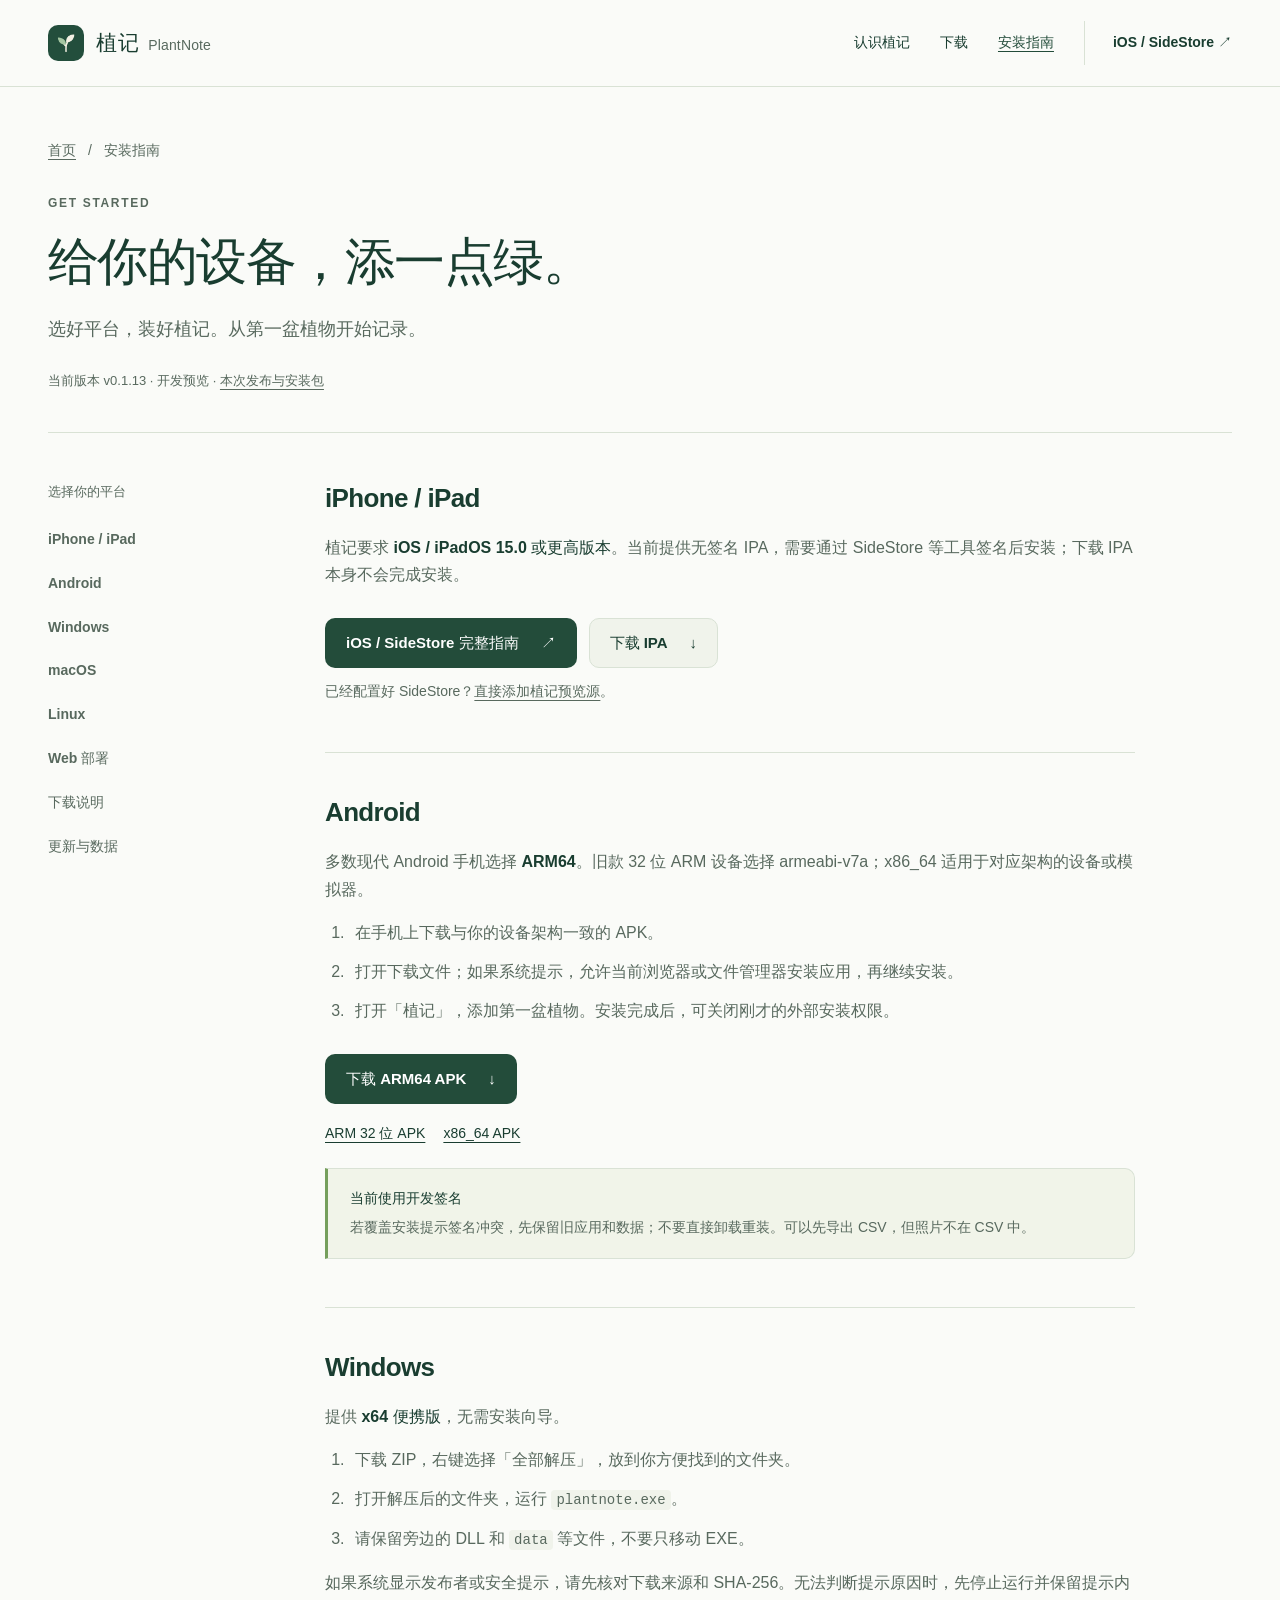
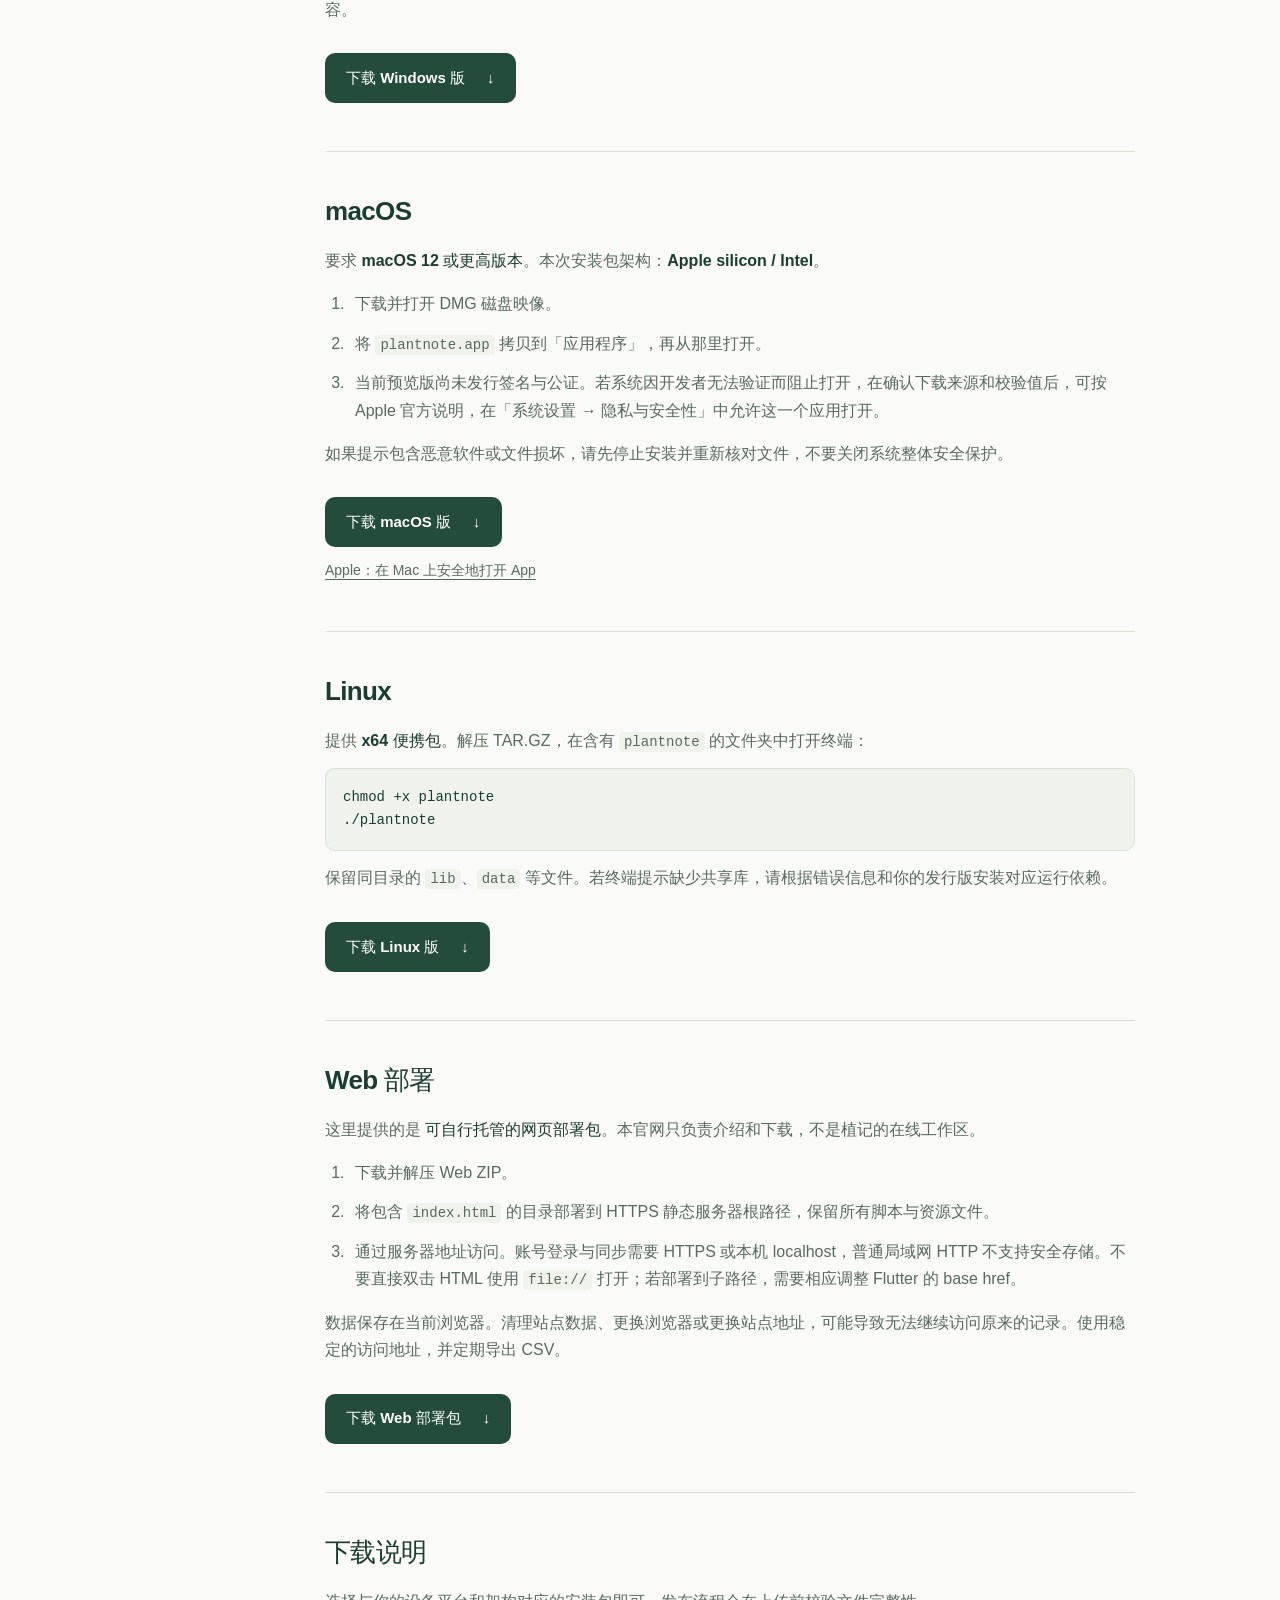
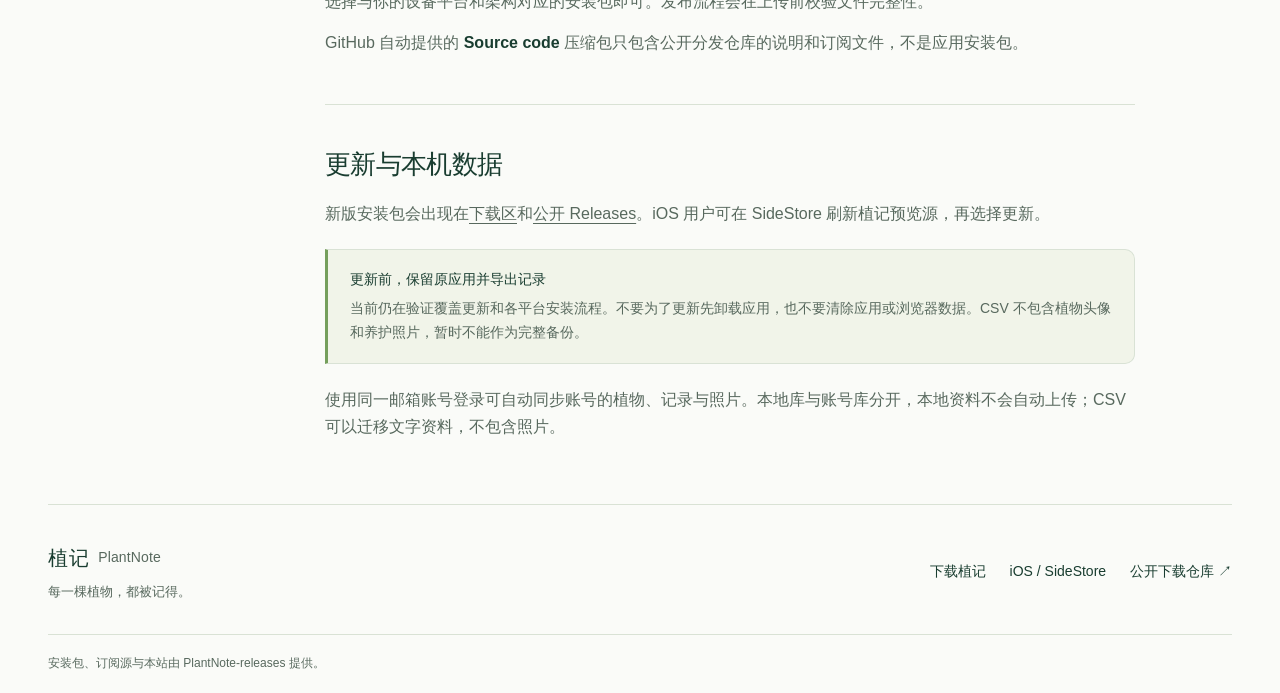
==== commit e0ef4116: "Update PlantNote website for v0.1.13" ====
--- a/install.html
+++ b/install.html
@@ -23,9 +23,9 @@
         <section id="macos" class="guide-section"><h2>macOS</h2><p>要求 <strong>macOS 12 或更高版本</strong>。本次安装包架构：<strong>Apple silicon / Intel</strong>。</p><ol><li>下载并打开 DMG 磁盘映像。</li><li>将 <code>plantnote.app</code> 拷贝到「应用程序」，再从那里打开。</li><li>当前预览版尚未发行签名与公证。若系统因开发者无法验证而阻止打开，在确认下载来源和校验值后，可按 Apple 官方说明，在「系统设置 → 隐私与安全性」中允许这一个应用打开。</li></ol><p>如果提示包含恶意软件或文件损坏，请先停止安装并重新核对文件，不要关闭系统整体安全保护。</p><div class="button-row"><a class="button primary" href="https://github.com/ttezy/PlantNote-releases/releases/download/v0.1.13/plantnote-0.1.13-b35-c02e2c52b518-attempt1-macos-x86_64-arm64-adhoc.dmg">下载 macOS 版 <span aria-hidden="true">↓</span></a></div><p class="text-link"><a href="https://support.apple.com/102445">Apple：在 Mac 上安全地打开 App</a></p></section>
         <section id="linux" class="guide-section"><h2>Linux</h2><p>提供 <strong>x64 便携包</strong>。解压 TAR.GZ，在含有 <code>plantnote</code> 的文件夹中打开终端：</p><pre><code>chmod +x plantnote
 ./plantnote</code></pre><p>保留同目录的 <code>lib</code>、<code>data</code> 等文件。若终端提示缺少共享库，请根据错误信息和你的发行版安装对应运行依赖。</p><div class="button-row"><a class="button primary" href="https://github.com/ttezy/PlantNote-releases/releases/download/v0.1.13/plantnote-0.1.13-b35-c02e2c52b518-attempt1-linux-x64-portable.tar.gz">下载 Linux 版 <span aria-hidden="true">↓</span></a></div></section>
-        <section id="web" class="guide-section"><h2>Web 部署</h2><p>这里提供的是 <strong>可自行托管的网页部署包</strong>。本官网只负责介绍和下载，不是植记的在线工作区。</p><ol><li>下载并解压 Web ZIP。</li><li>将包含 <code>index.html</code> 的目录部署到 HTTP(S) 静态服务器根路径，保留所有脚本与资源文件。</li><li>通过服务器地址访问。不要直接双击 HTML 使用 <code>file://</code> 打开；若部署到子路径，需要相应调整 Flutter 的 base href。</li></ol><p>数据保存在当前浏览器。清理站点数据、更换浏览器或更换站点地址，可能导致无法继续访问原来的记录。使用稳定的访问地址，并定期导出 CSV。</p><div class="button-row"><a class="button primary" href="https://github.com/ttezy/PlantNote-releases/releases/download/v0.1.13/plantnote-0.1.13-b35-c02e2c52b518-attempt1-web.zip">下载 Web 部署包 <span aria-hidden="true">↓</span></a></div></section>
+        <section id="web" class="guide-section"><h2>Web 部署</h2><p>这里提供的是 <strong>可自行托管的网页部署包</strong>。本官网只负责介绍和下载，不是植记的在线工作区。</p><ol><li>下载并解压 Web ZIP。</li><li>将包含 <code>index.html</code> 的目录部署到 HTTPS 静态服务器根路径，保留所有脚本与资源文件。</li><li>通过服务器地址访问。账号登录与同步需要 HTTPS 或本机 localhost，普通局域网 HTTP 不支持安全存储。不要直接双击 HTML 使用 <code>file://</code> 打开；若部署到子路径，需要相应调整 Flutter 的 base href。</li></ol><p>数据保存在当前浏览器。清理站点数据、更换浏览器或更换站点地址，可能导致无法继续访问原来的记录。使用稳定的访问地址，并定期导出 CSV。</p><div class="button-row"><a class="button primary" href="https://github.com/ttezy/PlantNote-releases/releases/download/v0.1.13/plantnote-0.1.13-b35-c02e2c52b518-attempt1-web.zip">下载 Web 部署包 <span aria-hidden="true">↓</span></a></div></section>
         <section id="verify" class="guide-section"><h2>下载说明</h2><p>选择与你的设备平台和架构对应的安装包即可。发布流程会在上传前校验文件完整性。</p><p>GitHub 自动提供的 <strong>Source code</strong> 压缩包只包含公开分发仓库的说明和订阅文件，不是应用安装包。</p></section>
-        <section id="updates" class="guide-section"><h2>更新与本机数据</h2><p>新版安装包会出现在<a href="./#download">下载区</a>和<a href="https://github.com/ttezy/PlantNote-releases/releases">公开 Releases</a>。iOS 用户可在 SideStore 刷新植记预览源，再选择更新。</p><div class="notice"><strong>更新前，保留原应用并导出记录</strong><p>当前仍在验证覆盖更新和各平台安装流程。不要为了更新先卸载应用，也不要清除应用或浏览器数据。CSV 不包含植物头像和养护照片，暂时不能作为完整备份。</p></div><p>植记目前没有云同步；同一份数据不会自动出现在其他设备上。你可以在设置里导入、导出 CSV，迁移文字资料与养护记录。</p></section>
+        <section id="updates" class="guide-section"><h2>更新与本机数据</h2><p>新版安装包会出现在<a href="./#download">下载区</a>和<a href="https://github.com/ttezy/PlantNote-releases/releases">公开 Releases</a>。iOS 用户可在 SideStore 刷新植记预览源，再选择更新。</p><div class="notice"><strong>更新前，保留原应用并导出记录</strong><p>当前仍在验证覆盖更新和各平台安装流程。不要为了更新先卸载应用，也不要清除应用或浏览器数据。CSV 不包含植物头像和养护照片，暂时不能作为完整备份。</p></div><p>使用同一邮箱账号登录可自动同步账号的植物、记录与照片。本地库与账号库分开，本地资料不会自动上传；CSV 可以迁移文字资料，不包含照片。</p></section>
       </div>
     </div>
   </main>
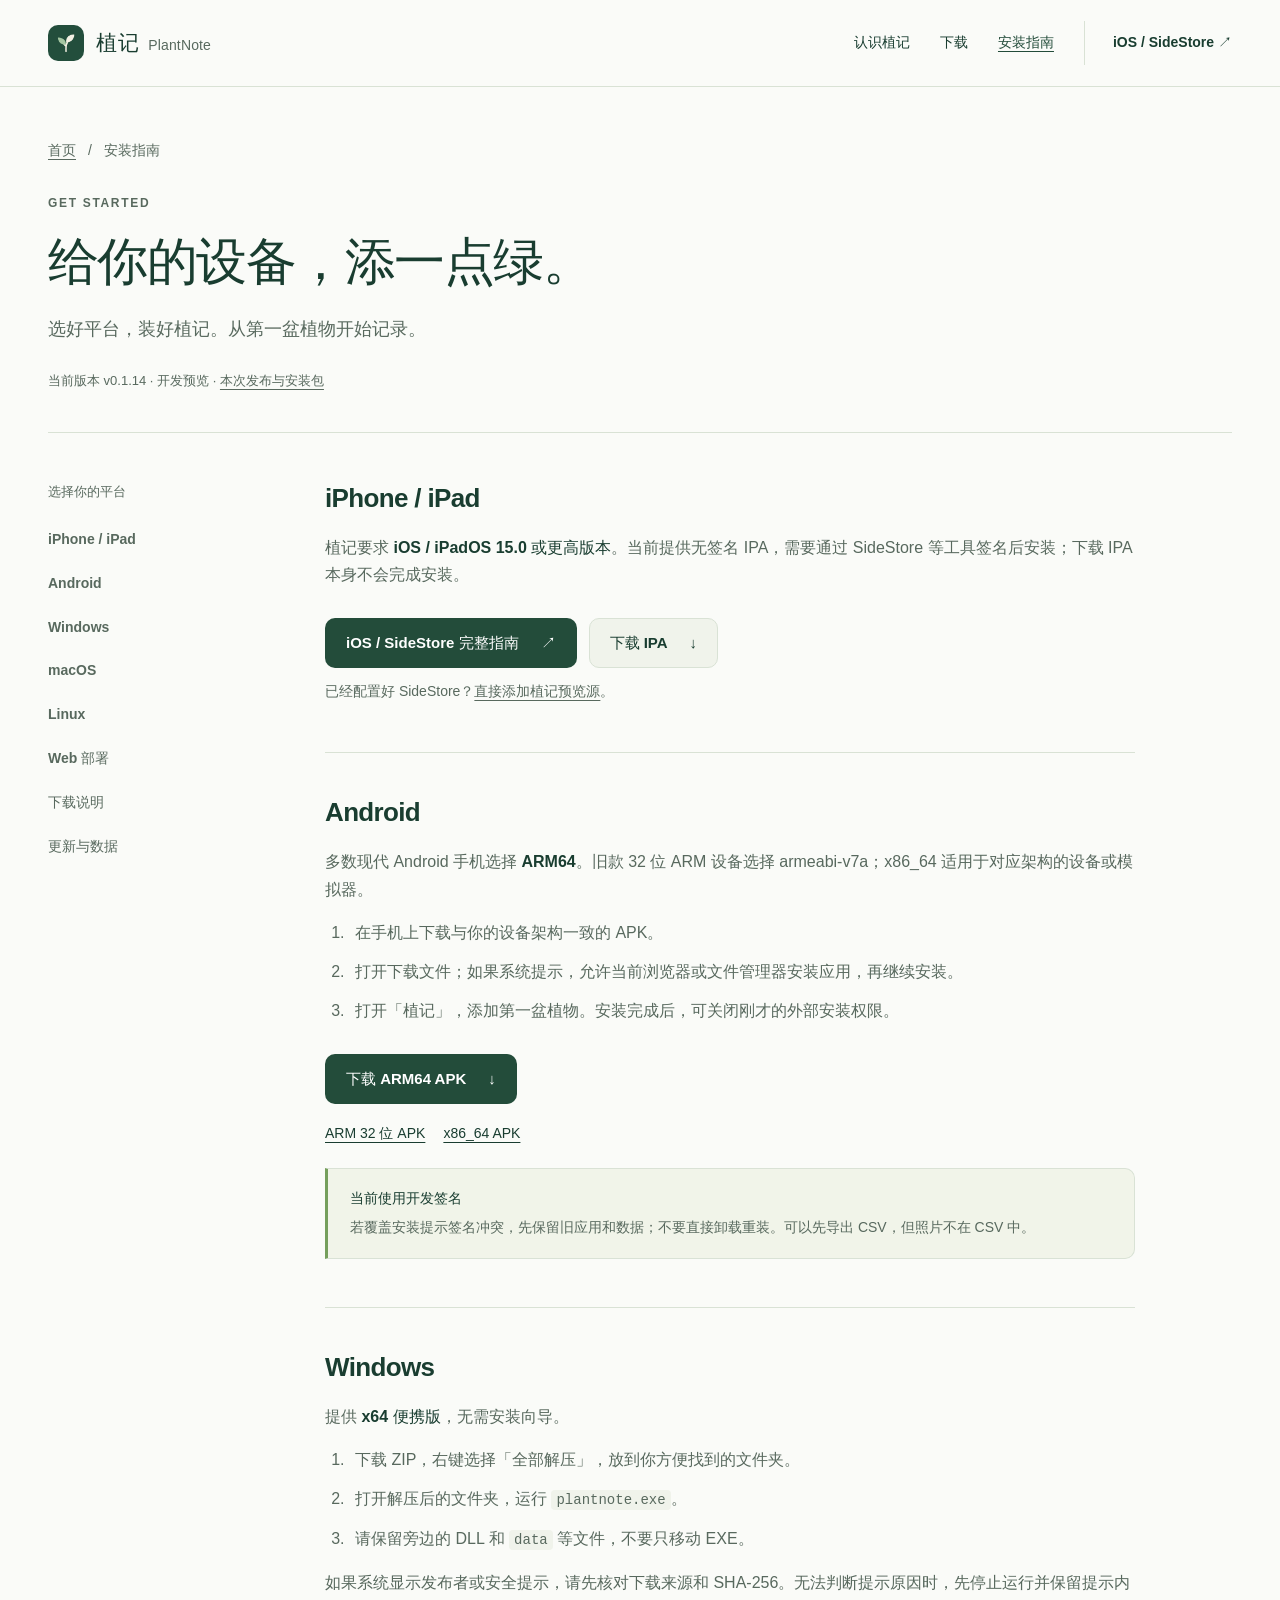
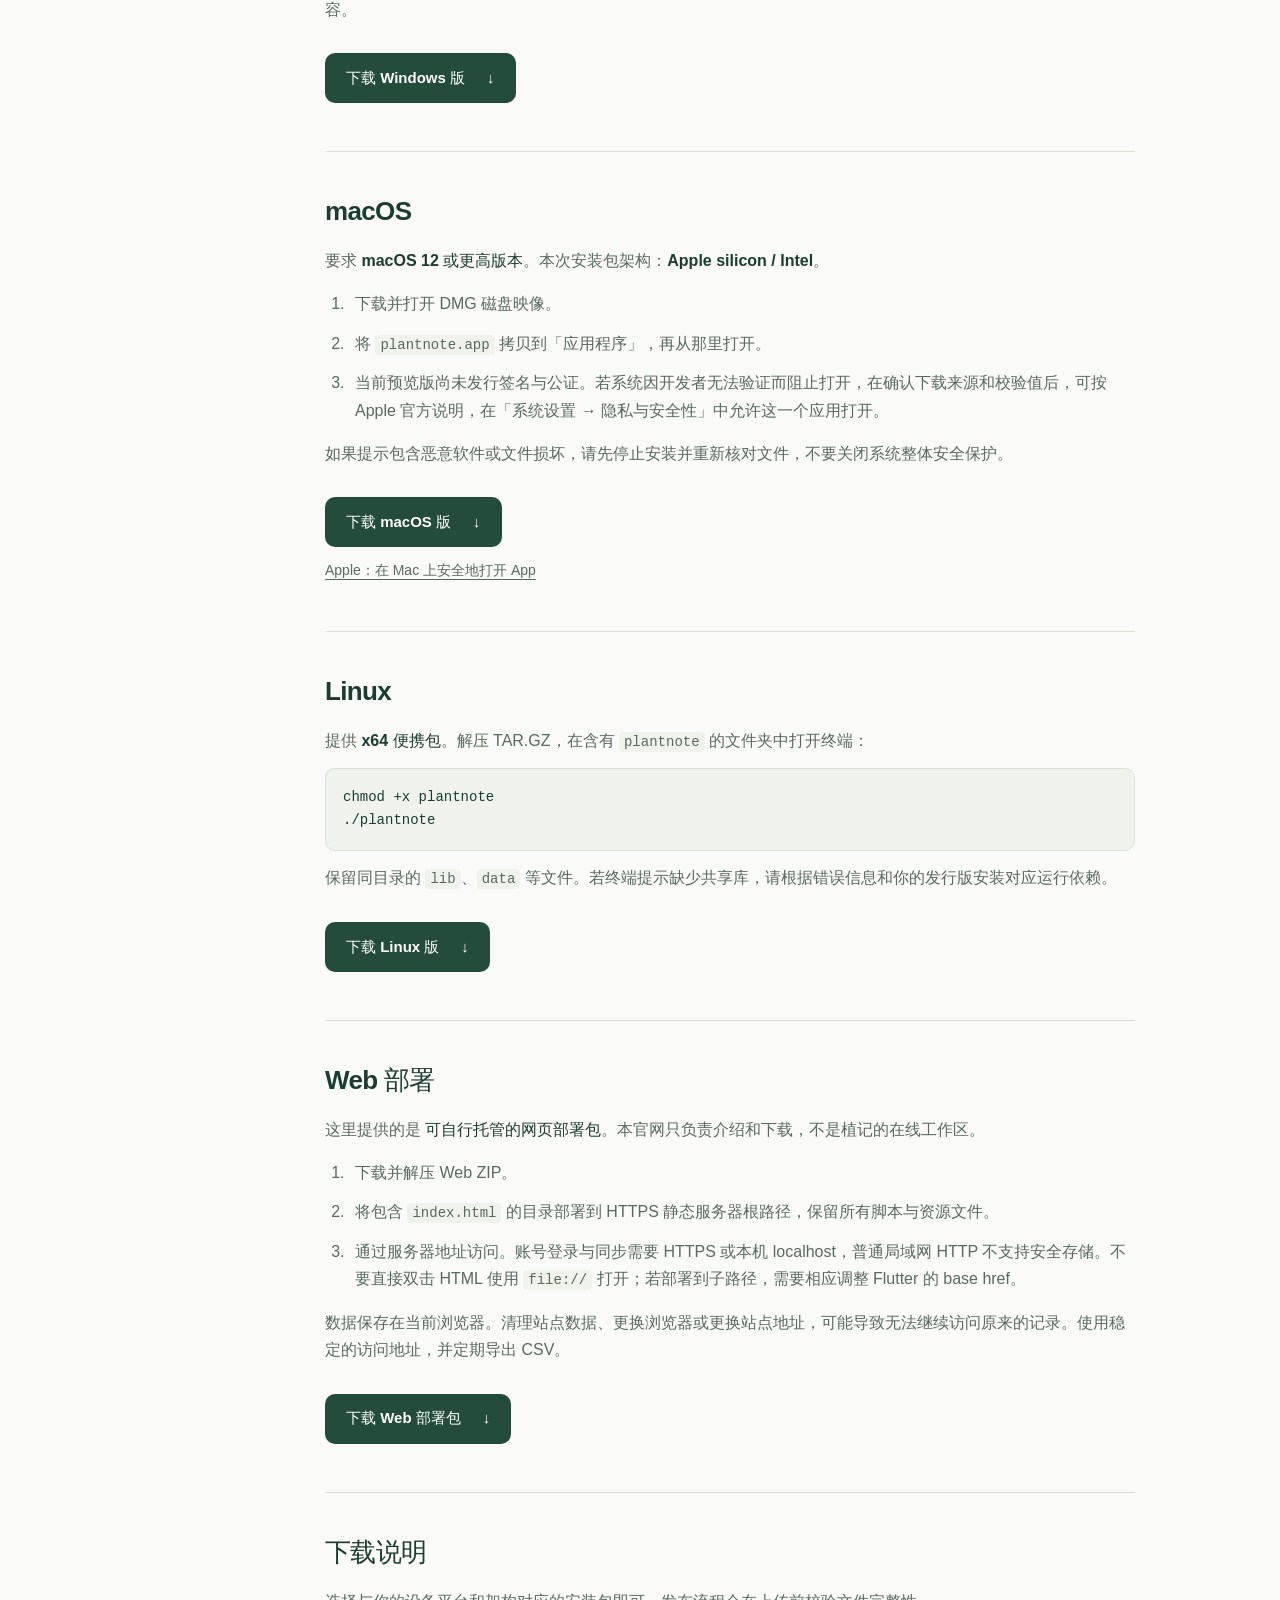
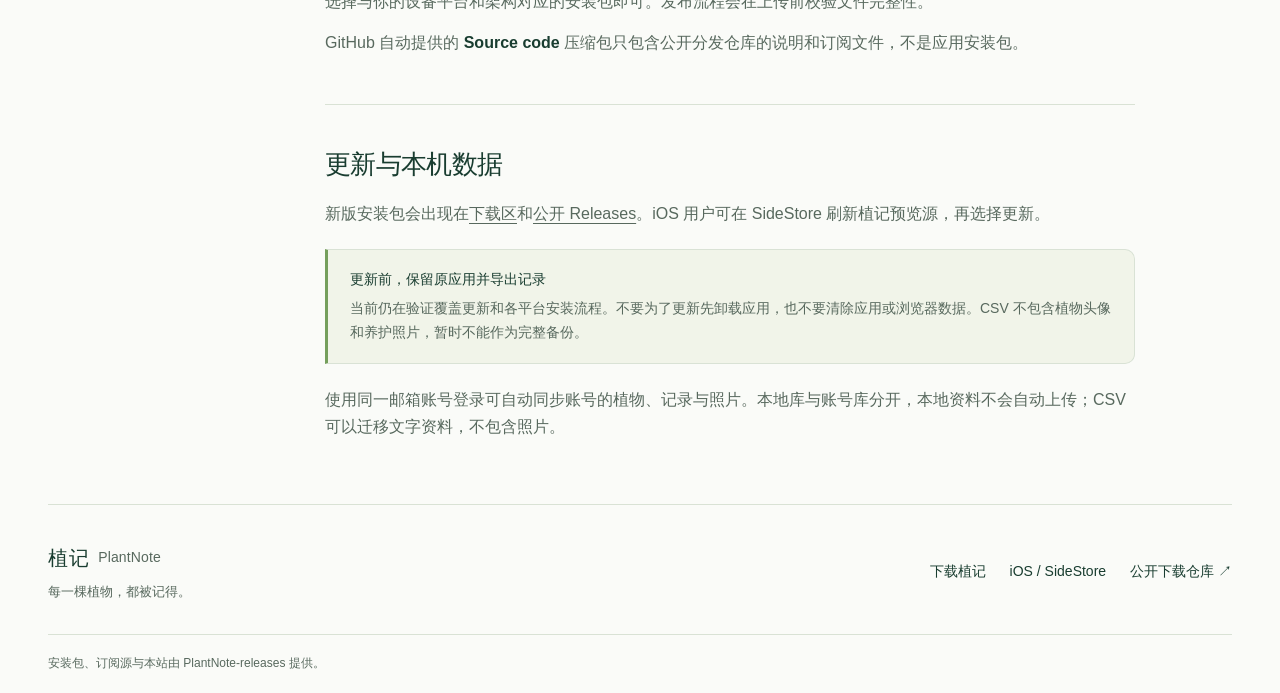
==== commit b32a5779: "Update PlantNote distribution for v0.1.14" ====
--- a/install.html
+++ b/install.html
@@ -13,17 +13,17 @@
   <a class="skip-link" href="#main">跳到正文</a>
   <header class="site-header"><div class="nav-wrap container"><a class="brand" href="./" aria-label="植记 PlantNote 首页"><img src="icon.png" width="36" height="36" alt=""><span>植记<span class="brand-en">PlantNote</span></span></a><nav aria-label="主导航"><a href="./#features">认识植记</a><a href="./#download">下载</a><a href="install.html" aria-current="page">安装指南</a><a class="nav-ios" href="ios.html">iOS / SideStore <span aria-hidden="true">↗</span></a></nav></div></header>
   <main id="main" class="container">
-    <div class="guide-hero"><div class="breadcrumb"><a href="./">首页</a><span aria-hidden="true">/</span><span>安装指南</span></div><p class="eyebrow">GET STARTED</p><h1>给你的设备，添一点绿。</h1><p class="lead">选好平台，装好植记。从第一盆植物开始记录。</p><p class="doc-meta">当前版本 v0.1.13 · 开发预览 · <a href="https://github.com/ttezy/PlantNote-releases/releases/tag/v0.1.13">本次发布与安装包</a></p></div>
+    <div class="guide-hero"><div class="breadcrumb"><a href="./">首页</a><span aria-hidden="true">/</span><span>安装指南</span></div><p class="eyebrow">GET STARTED</p><h1>给你的设备，添一点绿。</h1><p class="lead">选好平台，装好植记。从第一盆植物开始记录。</p><p class="doc-meta">当前版本 v0.1.14 · 开发预览 · <a href="https://github.com/ttezy/PlantNote-releases/releases/tag/v0.1.14">本次发布与安装包</a></p></div>
     <div class="guide-layout">
       <nav class="guide-nav" aria-label="本页目录"><strong>选择你的平台</strong><a href="#ios">iPhone / iPad</a><a href="#android">Android</a><a href="#windows">Windows</a><a href="#macos">macOS</a><a href="#linux">Linux</a><a href="#web">Web 部署</a><a href="#verify">下载说明</a><a href="#updates">更新与数据</a></nav>
       <div class="guide-content">
-        <section id="ios" class="guide-section"><h2>iPhone / iPad</h2><p>植记要求 <strong>iOS / iPadOS 15.0 或更高版本</strong>。当前提供无签名 IPA，需要通过 SideStore 等工具签名后安装；下载 IPA 本身不会完成安装。</p><div class="button-row"><a class="button primary" href="ios.html">iOS / SideStore 完整指南 <span aria-hidden="true">↗</span></a><a class="button secondary" href="https://github.com/ttezy/PlantNote-releases/releases/download/v0.1.13/plantnote-0.1.13-b35-c02e2c52b518-attempt1-ios-arm64-unsigned.ipa">下载 IPA <span aria-hidden="true">↓</span></a></div><p class="text-link">已经配置好 SideStore？<a href="ios.html#add-source">直接添加植记预览源</a>。</p></section>
-        <section id="android" class="guide-section"><h2>Android</h2><p>多数现代 Android 手机选择 <strong>ARM64</strong>。旧款 32 位 ARM 设备选择 armeabi-v7a；x86_64 适用于对应架构的设备或模拟器。</p><ol><li>在手机上下载与你的设备架构一致的 APK。</li><li>打开下载文件；如果系统提示，允许当前浏览器或文件管理器安装应用，再继续安装。</li><li>打开「植记」，添加第一盆植物。安装完成后，可关闭刚才的外部安装权限。</li></ol><div class="button-row"><a class="button primary" href="https://github.com/ttezy/PlantNote-releases/releases/download/v0.1.13/plantnote-0.1.13-b35-c02e2c52b518-attempt1-android-arm64-v8a-dev-signed.apk">下载 ARM64 APK <span aria-hidden="true">↓</span></a></div><div class="guide-links"><a href="https://github.com/ttezy/PlantNote-releases/releases/download/v0.1.13/plantnote-0.1.13-b35-c02e2c52b518-attempt1-android-armeabi-v7a-dev-signed.apk">ARM 32 位 APK</a><a href="https://github.com/ttezy/PlantNote-releases/releases/download/v0.1.13/plantnote-0.1.13-b35-c02e2c52b518-attempt1-android-x86_64-dev-signed.apk">x86_64 APK</a></div><div class="notice"><strong>当前使用开发签名</strong><p>若覆盖安装提示签名冲突，先保留旧应用和数据；不要直接卸载重装。可以先导出 CSV，但照片不在 CSV 中。</p></div></section>
-        <section id="windows" class="guide-section"><h2>Windows</h2><p>提供 <strong>x64 便携版</strong>，无需安装向导。</p><ol><li>下载 ZIP，右键选择「全部解压」，放到你方便找到的文件夹。</li><li>打开解压后的文件夹，运行 <code>plantnote.exe</code>。</li><li>请保留旁边的 DLL 和 <code>data</code> 等文件，不要只移动 EXE。</li></ol><p>如果系统显示发布者或安全提示，请先核对下载来源和 SHA-256。无法判断提示原因时，先停止运行并保留提示内容。</p><div class="button-row"><a class="button primary" href="https://github.com/ttezy/PlantNote-releases/releases/download/v0.1.13/plantnote-0.1.13-b35-c02e2c52b518-attempt1-windows-x64-portable.zip">下载 Windows 版 <span aria-hidden="true">↓</span></a></div></section>
-        <section id="macos" class="guide-section"><h2>macOS</h2><p>要求 <strong>macOS 12 或更高版本</strong>。本次安装包架构：<strong>Apple silicon / Intel</strong>。</p><ol><li>下载并打开 DMG 磁盘映像。</li><li>将 <code>plantnote.app</code> 拷贝到「应用程序」，再从那里打开。</li><li>当前预览版尚未发行签名与公证。若系统因开发者无法验证而阻止打开，在确认下载来源和校验值后，可按 Apple 官方说明，在「系统设置 → 隐私与安全性」中允许这一个应用打开。</li></ol><p>如果提示包含恶意软件或文件损坏，请先停止安装并重新核对文件，不要关闭系统整体安全保护。</p><div class="button-row"><a class="button primary" href="https://github.com/ttezy/PlantNote-releases/releases/download/v0.1.13/plantnote-0.1.13-b35-c02e2c52b518-attempt1-macos-x86_64-arm64-adhoc.dmg">下载 macOS 版 <span aria-hidden="true">↓</span></a></div><p class="text-link"><a href="https://support.apple.com/102445">Apple：在 Mac 上安全地打开 App</a></p></section>
+        <section id="ios" class="guide-section"><h2>iPhone / iPad</h2><p>植记要求 <strong>iOS / iPadOS 15.0 或更高版本</strong>。当前提供无签名 IPA，需要通过 SideStore 等工具签名后安装；下载 IPA 本身不会完成安装。</p><div class="button-row"><a class="button primary" href="ios.html">iOS / SideStore 完整指南 <span aria-hidden="true">↗</span></a><a class="button secondary" href="https://github.com/ttezy/PlantNote-releases/releases/download/v0.1.14/PlantNote-0.1.14-iOS.ipa">下载 IPA <span aria-hidden="true">↓</span></a></div><p class="text-link">已经配置好 SideStore？<a href="ios.html#add-source">直接添加植记预览源</a>。</p></section>
+        <section id="android" class="guide-section"><h2>Android</h2><p>多数现代 Android 手机选择 <strong>ARM64</strong>。旧款 32 位 ARM 设备选择 armeabi-v7a；x86_64 适用于对应架构的设备或模拟器。</p><ol><li>在手机上下载与你的设备架构一致的 APK。</li><li>打开下载文件；如果系统提示，允许当前浏览器或文件管理器安装应用，再继续安装。</li><li>打开「植记」，添加第一盆植物。安装完成后，可关闭刚才的外部安装权限。</li></ol><div class="button-row"><a class="button primary" href="https://github.com/ttezy/PlantNote-releases/releases/download/v0.1.14/PlantNote-0.1.14-Android-ARM64.apk">下载 ARM64 APK <span aria-hidden="true">↓</span></a></div><div class="guide-links"><a href="https://github.com/ttezy/PlantNote-releases/releases/download/v0.1.14/PlantNote-0.1.14-Android-ARM32.apk">ARM 32 位 APK</a><a href="https://github.com/ttezy/PlantNote-releases/releases/download/v0.1.14/PlantNote-0.1.14-Android-x64.apk">x86_64 APK</a></div><div class="notice"><strong>当前使用开发签名</strong><p>若覆盖安装提示签名冲突，先保留旧应用和数据；不要直接卸载重装。可以先导出 CSV，但照片不在 CSV 中。</p></div></section>
+        <section id="windows" class="guide-section"><h2>Windows</h2><p>提供 <strong>x64 便携版</strong>，无需安装向导。</p><ol><li>下载 ZIP，右键选择「全部解压」，放到你方便找到的文件夹。</li><li>打开解压后的文件夹，运行 <code>plantnote.exe</code>。</li><li>请保留旁边的 DLL 和 <code>data</code> 等文件，不要只移动 EXE。</li></ol><p>如果系统显示发布者或安全提示，请先核对下载来源和 SHA-256。无法判断提示原因时，先停止运行并保留提示内容。</p><div class="button-row"><a class="button primary" href="https://github.com/ttezy/PlantNote-releases/releases/download/v0.1.14/PlantNote-0.1.14-Windows-x64.zip">下载 Windows 版 <span aria-hidden="true">↓</span></a></div></section>
+        <section id="macos" class="guide-section"><h2>macOS</h2><p>要求 <strong>macOS 12 或更高版本</strong>。本次安装包架构：<strong>Apple silicon / Intel</strong>。</p><ol><li>下载并打开 DMG 磁盘映像。</li><li>将 <code>plantnote.app</code> 拷贝到「应用程序」，再从那里打开。</li><li>当前预览版尚未发行签名与公证。若系统因开发者无法验证而阻止打开，在确认下载来源和校验值后，可按 Apple 官方说明，在「系统设置 → 隐私与安全性」中允许这一个应用打开。</li></ol><p>如果提示包含恶意软件或文件损坏，请先停止安装并重新核对文件，不要关闭系统整体安全保护。</p><div class="button-row"><a class="button primary" href="https://github.com/ttezy/PlantNote-releases/releases/download/v0.1.14/PlantNote-0.1.14-macOS-Universal.dmg">下载 macOS 版 <span aria-hidden="true">↓</span></a></div><p class="text-link"><a href="https://support.apple.com/102445">Apple：在 Mac 上安全地打开 App</a></p></section>
         <section id="linux" class="guide-section"><h2>Linux</h2><p>提供 <strong>x64 便携包</strong>。解压 TAR.GZ，在含有 <code>plantnote</code> 的文件夹中打开终端：</p><pre><code>chmod +x plantnote
-./plantnote</code></pre><p>保留同目录的 <code>lib</code>、<code>data</code> 等文件。若终端提示缺少共享库，请根据错误信息和你的发行版安装对应运行依赖。</p><div class="button-row"><a class="button primary" href="https://github.com/ttezy/PlantNote-releases/releases/download/v0.1.13/plantnote-0.1.13-b35-c02e2c52b518-attempt1-linux-x64-portable.tar.gz">下载 Linux 版 <span aria-hidden="true">↓</span></a></div></section>
-        <section id="web" class="guide-section"><h2>Web 部署</h2><p>这里提供的是 <strong>可自行托管的网页部署包</strong>。本官网只负责介绍和下载，不是植记的在线工作区。</p><ol><li>下载并解压 Web ZIP。</li><li>将包含 <code>index.html</code> 的目录部署到 HTTPS 静态服务器根路径，保留所有脚本与资源文件。</li><li>通过服务器地址访问。账号登录与同步需要 HTTPS 或本机 localhost，普通局域网 HTTP 不支持安全存储。不要直接双击 HTML 使用 <code>file://</code> 打开；若部署到子路径，需要相应调整 Flutter 的 base href。</li></ol><p>数据保存在当前浏览器。清理站点数据、更换浏览器或更换站点地址，可能导致无法继续访问原来的记录。使用稳定的访问地址，并定期导出 CSV。</p><div class="button-row"><a class="button primary" href="https://github.com/ttezy/PlantNote-releases/releases/download/v0.1.13/plantnote-0.1.13-b35-c02e2c52b518-attempt1-web.zip">下载 Web 部署包 <span aria-hidden="true">↓</span></a></div></section>
+./plantnote</code></pre><p>保留同目录的 <code>lib</code>、<code>data</code> 等文件。若终端提示缺少共享库，请根据错误信息和你的发行版安装对应运行依赖。</p><div class="button-row"><a class="button primary" href="https://github.com/ttezy/PlantNote-releases/releases/download/v0.1.14/PlantNote-0.1.14-Linux-x64.tar.gz">下载 Linux 版 <span aria-hidden="true">↓</span></a></div></section>
+        <section id="web" class="guide-section"><h2>Web 部署</h2><p>这里提供的是 <strong>可自行托管的网页部署包</strong>。本官网只负责介绍和下载，不是植记的在线工作区。</p><ol><li>下载并解压 Web ZIP。</li><li>将包含 <code>index.html</code> 的目录部署到 HTTPS 静态服务器根路径，保留所有脚本与资源文件。</li><li>通过服务器地址访问。账号登录与同步需要 HTTPS 或本机 localhost，普通局域网 HTTP 不支持安全存储。不要直接双击 HTML 使用 <code>file://</code> 打开；若部署到子路径，需要相应调整 Flutter 的 base href。</li></ol><p>数据保存在当前浏览器。清理站点数据、更换浏览器或更换站点地址，可能导致无法继续访问原来的记录。使用稳定的访问地址，并定期导出 CSV。</p><div class="button-row"><a class="button primary" href="https://github.com/ttezy/PlantNote-releases/releases/download/v0.1.14/PlantNote-0.1.14-Web.zip">下载 Web 部署包 <span aria-hidden="true">↓</span></a></div></section>
         <section id="verify" class="guide-section"><h2>下载说明</h2><p>选择与你的设备平台和架构对应的安装包即可。发布流程会在上传前校验文件完整性。</p><p>GitHub 自动提供的 <strong>Source code</strong> 压缩包只包含公开分发仓库的说明和订阅文件，不是应用安装包。</p></section>
         <section id="updates" class="guide-section"><h2>更新与本机数据</h2><p>新版安装包会出现在<a href="./#download">下载区</a>和<a href="https://github.com/ttezy/PlantNote-releases/releases">公开 Releases</a>。iOS 用户可在 SideStore 刷新植记预览源，再选择更新。</p><div class="notice"><strong>更新前，保留原应用并导出记录</strong><p>当前仍在验证覆盖更新和各平台安装流程。不要为了更新先卸载应用，也不要清除应用或浏览器数据。CSV 不包含植物头像和养护照片，暂时不能作为完整备份。</p></div><p>使用同一邮箱账号登录可自动同步账号的植物、记录与照片。本地库与账号库分开，本地资料不会自动上传；CSV 可以迁移文字资料，不包含照片。</p></section>
       </div>
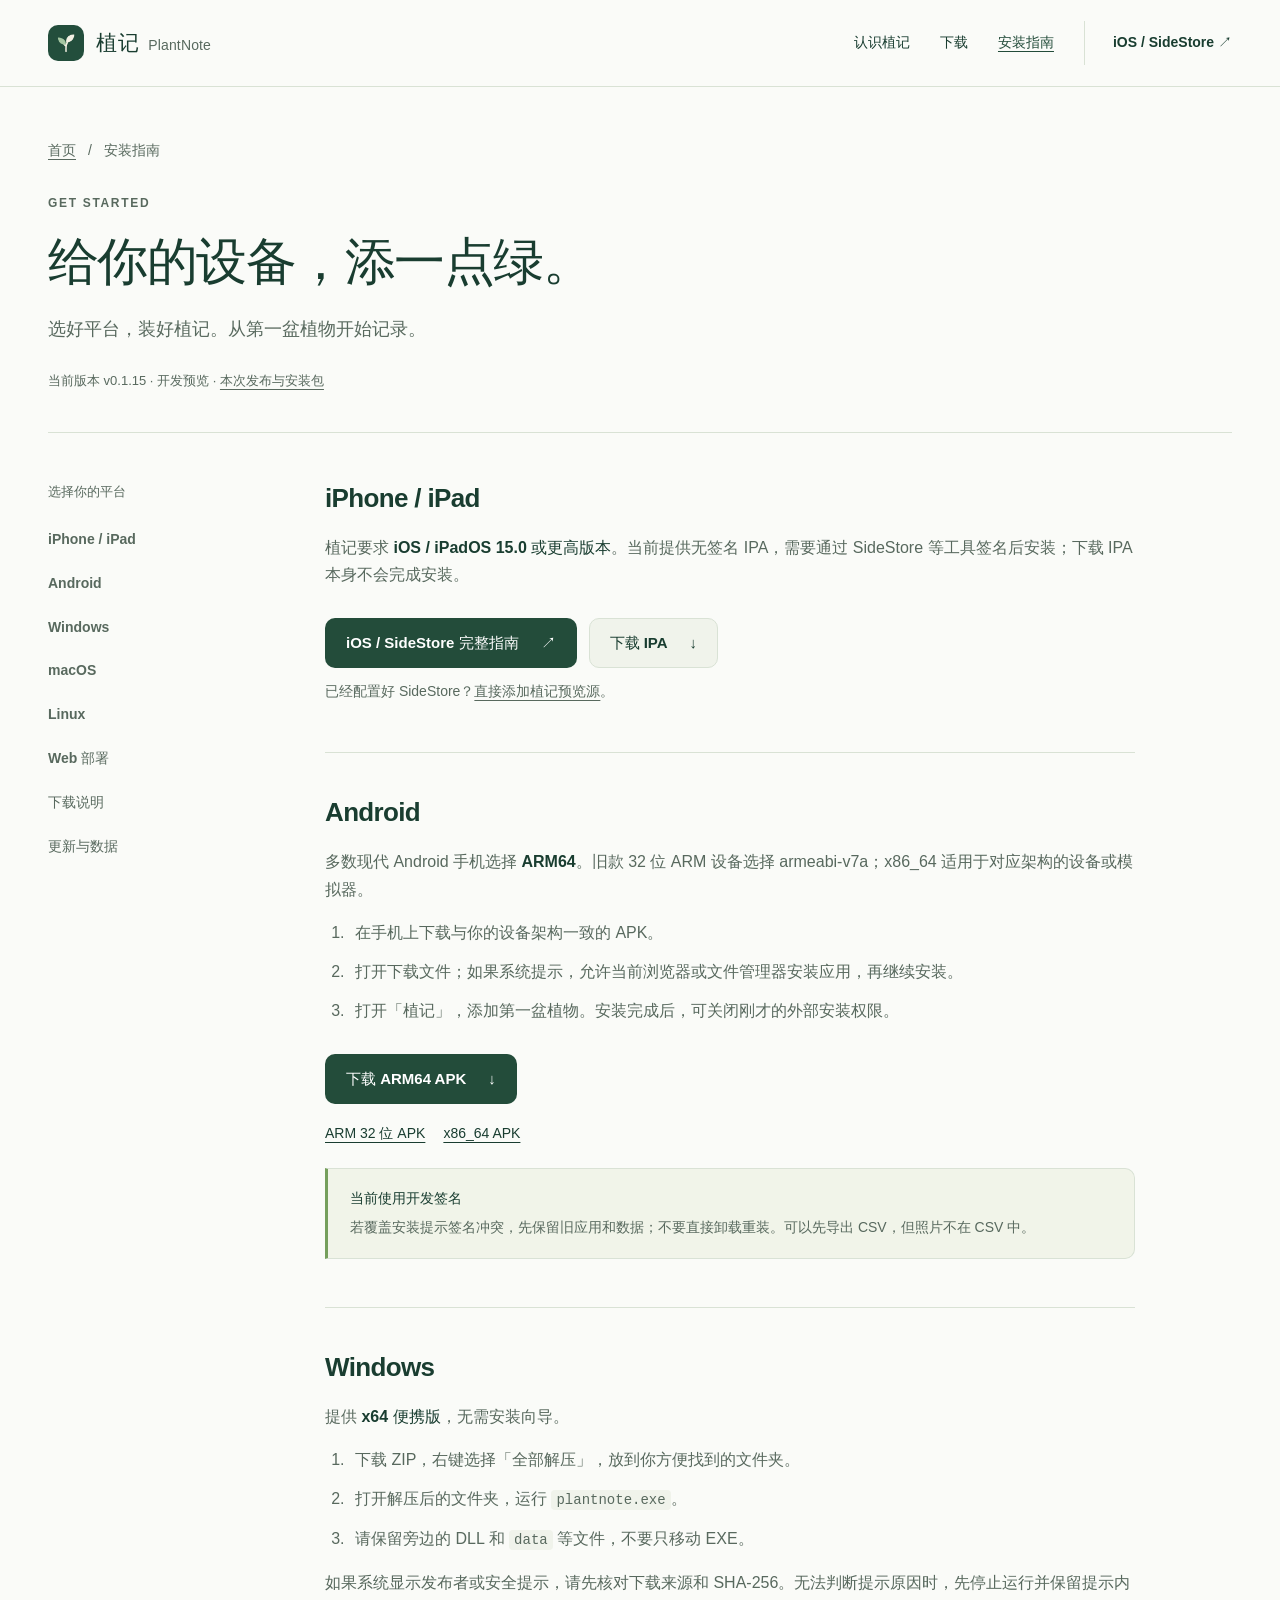
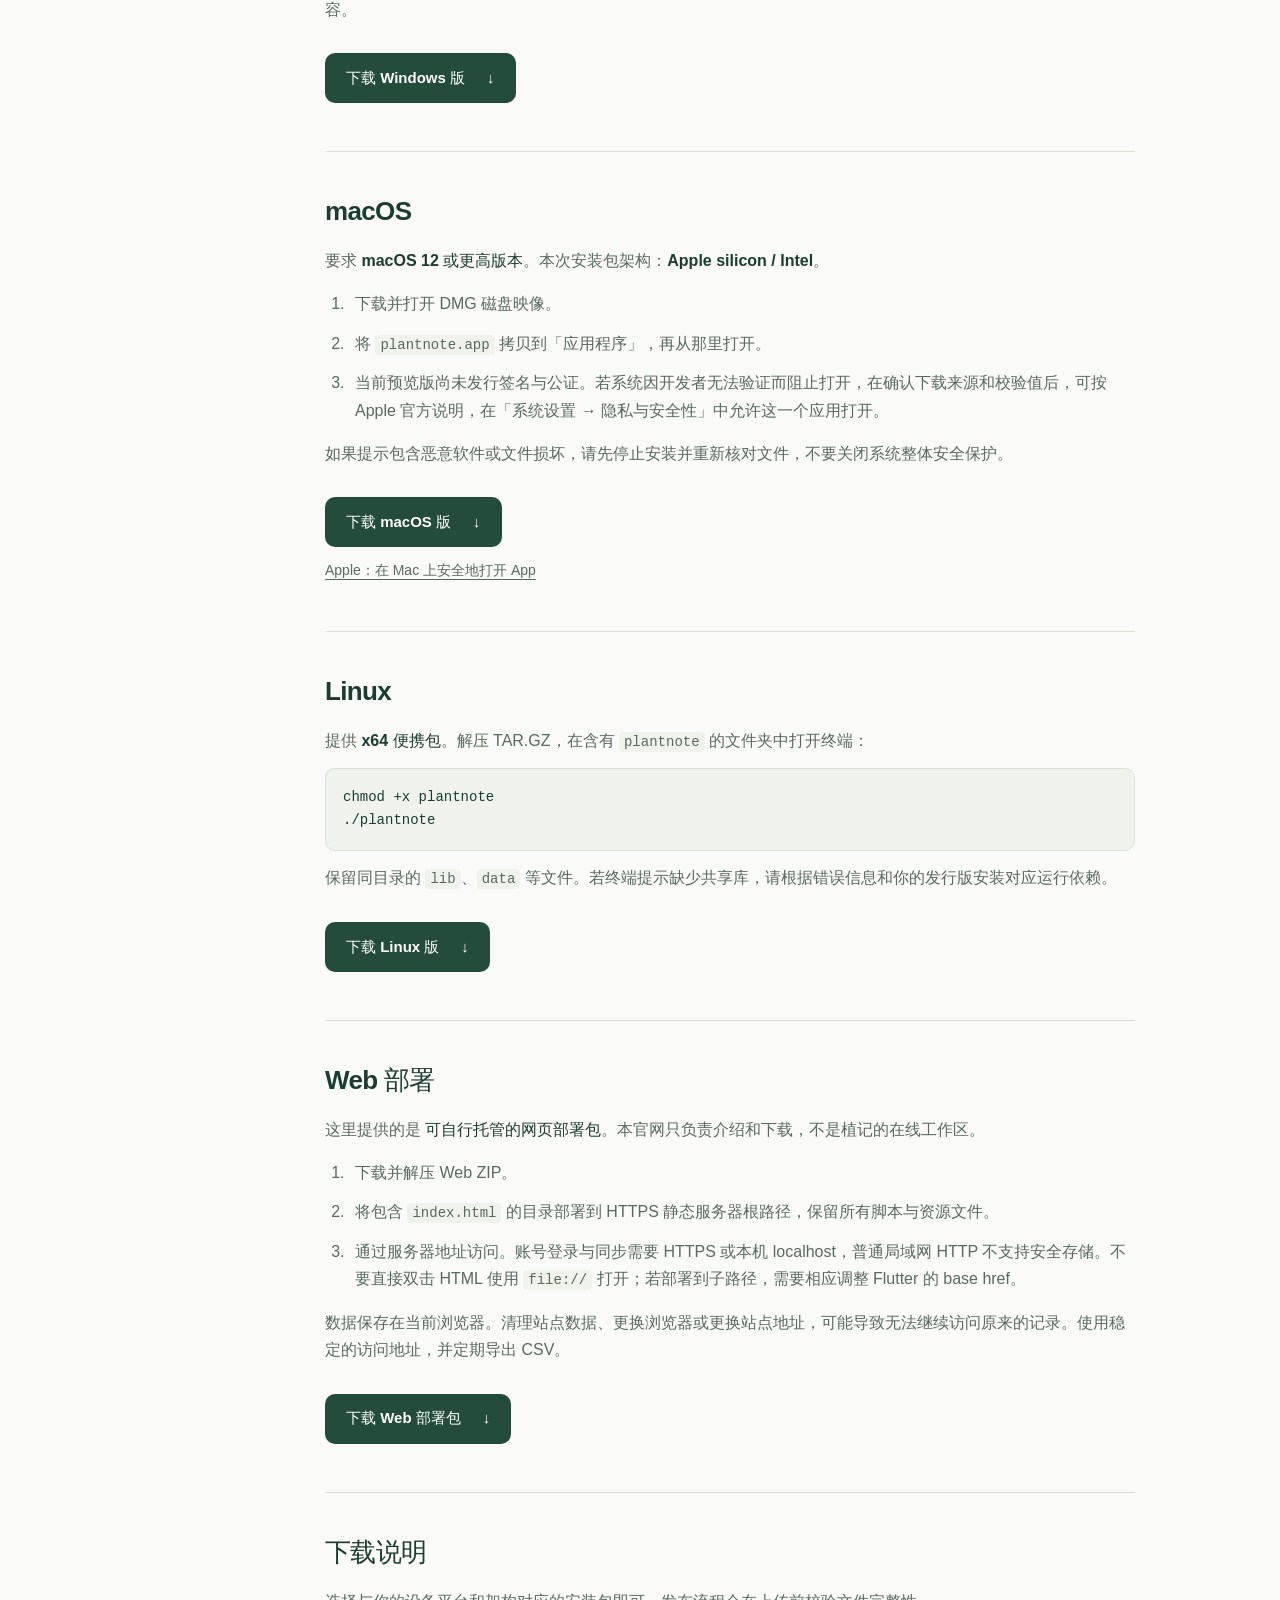
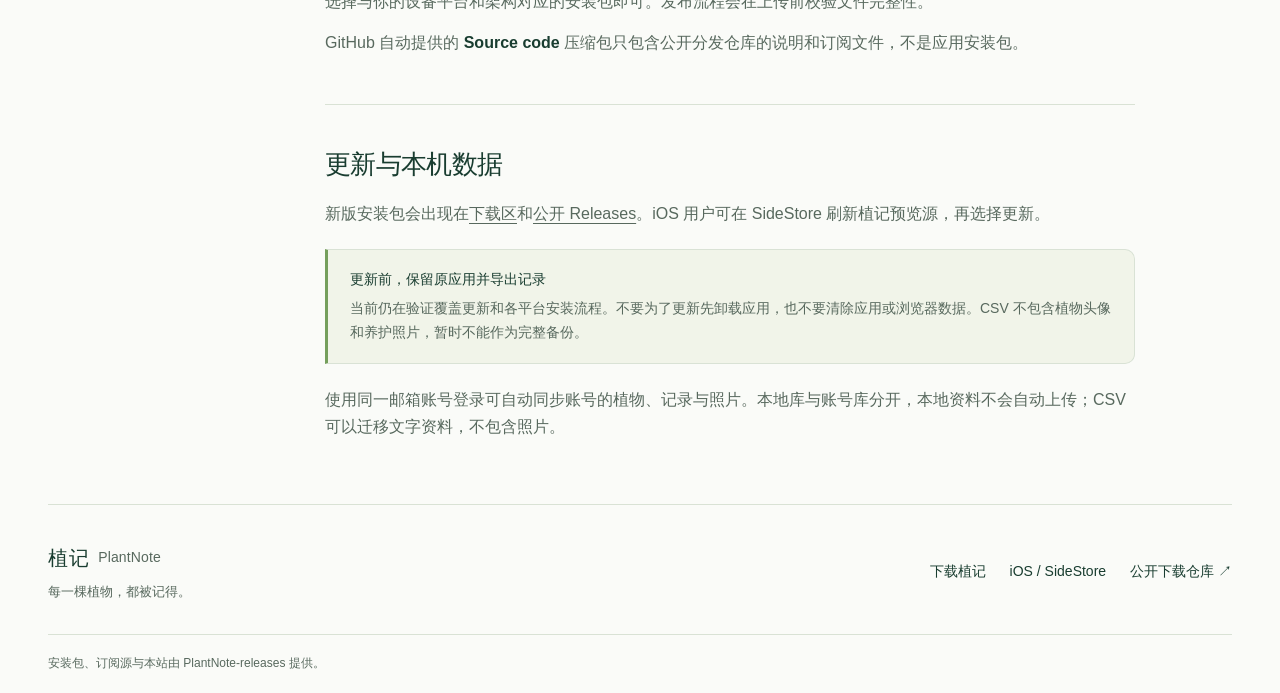
==== commit 67b9ee5e: "Update PlantNote distribution for v0.1.15" ====
--- a/install.html
+++ b/install.html
@@ -13,17 +13,17 @@
   <a class="skip-link" href="#main">跳到正文</a>
   <header class="site-header"><div class="nav-wrap container"><a class="brand" href="./" aria-label="植记 PlantNote 首页"><img src="icon.png" width="36" height="36" alt=""><span>植记<span class="brand-en">PlantNote</span></span></a><nav aria-label="主导航"><a href="./#features">认识植记</a><a href="./#download">下载</a><a href="install.html" aria-current="page">安装指南</a><a class="nav-ios" href="ios.html">iOS / SideStore <span aria-hidden="true">↗</span></a></nav></div></header>
   <main id="main" class="container">
-    <div class="guide-hero"><div class="breadcrumb"><a href="./">首页</a><span aria-hidden="true">/</span><span>安装指南</span></div><p class="eyebrow">GET STARTED</p><h1>给你的设备，添一点绿。</h1><p class="lead">选好平台，装好植记。从第一盆植物开始记录。</p><p class="doc-meta">当前版本 v0.1.14 · 开发预览 · <a href="https://github.com/ttezy/PlantNote-releases/releases/tag/v0.1.14">本次发布与安装包</a></p></div>
+    <div class="guide-hero"><div class="breadcrumb"><a href="./">首页</a><span aria-hidden="true">/</span><span>安装指南</span></div><p class="eyebrow">GET STARTED</p><h1>给你的设备，添一点绿。</h1><p class="lead">选好平台，装好植记。从第一盆植物开始记录。</p><p class="doc-meta">当前版本 v0.1.15 · 开发预览 · <a href="https://github.com/ttezy/PlantNote-releases/releases/tag/v0.1.15">本次发布与安装包</a></p></div>
     <div class="guide-layout">
       <nav class="guide-nav" aria-label="本页目录"><strong>选择你的平台</strong><a href="#ios">iPhone / iPad</a><a href="#android">Android</a><a href="#windows">Windows</a><a href="#macos">macOS</a><a href="#linux">Linux</a><a href="#web">Web 部署</a><a href="#verify">下载说明</a><a href="#updates">更新与数据</a></nav>
       <div class="guide-content">
-        <section id="ios" class="guide-section"><h2>iPhone / iPad</h2><p>植记要求 <strong>iOS / iPadOS 15.0 或更高版本</strong>。当前提供无签名 IPA，需要通过 SideStore 等工具签名后安装；下载 IPA 本身不会完成安装。</p><div class="button-row"><a class="button primary" href="ios.html">iOS / SideStore 完整指南 <span aria-hidden="true">↗</span></a><a class="button secondary" href="https://github.com/ttezy/PlantNote-releases/releases/download/v0.1.14/PlantNote-0.1.14-iOS.ipa">下载 IPA <span aria-hidden="true">↓</span></a></div><p class="text-link">已经配置好 SideStore？<a href="ios.html#add-source">直接添加植记预览源</a>。</p></section>
-        <section id="android" class="guide-section"><h2>Android</h2><p>多数现代 Android 手机选择 <strong>ARM64</strong>。旧款 32 位 ARM 设备选择 armeabi-v7a；x86_64 适用于对应架构的设备或模拟器。</p><ol><li>在手机上下载与你的设备架构一致的 APK。</li><li>打开下载文件；如果系统提示，允许当前浏览器或文件管理器安装应用，再继续安装。</li><li>打开「植记」，添加第一盆植物。安装完成后，可关闭刚才的外部安装权限。</li></ol><div class="button-row"><a class="button primary" href="https://github.com/ttezy/PlantNote-releases/releases/download/v0.1.14/PlantNote-0.1.14-Android-ARM64.apk">下载 ARM64 APK <span aria-hidden="true">↓</span></a></div><div class="guide-links"><a href="https://github.com/ttezy/PlantNote-releases/releases/download/v0.1.14/PlantNote-0.1.14-Android-ARM32.apk">ARM 32 位 APK</a><a href="https://github.com/ttezy/PlantNote-releases/releases/download/v0.1.14/PlantNote-0.1.14-Android-x64.apk">x86_64 APK</a></div><div class="notice"><strong>当前使用开发签名</strong><p>若覆盖安装提示签名冲突，先保留旧应用和数据；不要直接卸载重装。可以先导出 CSV，但照片不在 CSV 中。</p></div></section>
-        <section id="windows" class="guide-section"><h2>Windows</h2><p>提供 <strong>x64 便携版</strong>，无需安装向导。</p><ol><li>下载 ZIP，右键选择「全部解压」，放到你方便找到的文件夹。</li><li>打开解压后的文件夹，运行 <code>plantnote.exe</code>。</li><li>请保留旁边的 DLL 和 <code>data</code> 等文件，不要只移动 EXE。</li></ol><p>如果系统显示发布者或安全提示，请先核对下载来源和 SHA-256。无法判断提示原因时，先停止运行并保留提示内容。</p><div class="button-row"><a class="button primary" href="https://github.com/ttezy/PlantNote-releases/releases/download/v0.1.14/PlantNote-0.1.14-Windows-x64.zip">下载 Windows 版 <span aria-hidden="true">↓</span></a></div></section>
-        <section id="macos" class="guide-section"><h2>macOS</h2><p>要求 <strong>macOS 12 或更高版本</strong>。本次安装包架构：<strong>Apple silicon / Intel</strong>。</p><ol><li>下载并打开 DMG 磁盘映像。</li><li>将 <code>plantnote.app</code> 拷贝到「应用程序」，再从那里打开。</li><li>当前预览版尚未发行签名与公证。若系统因开发者无法验证而阻止打开，在确认下载来源和校验值后，可按 Apple 官方说明，在「系统设置 → 隐私与安全性」中允许这一个应用打开。</li></ol><p>如果提示包含恶意软件或文件损坏，请先停止安装并重新核对文件，不要关闭系统整体安全保护。</p><div class="button-row"><a class="button primary" href="https://github.com/ttezy/PlantNote-releases/releases/download/v0.1.14/PlantNote-0.1.14-macOS-Universal.dmg">下载 macOS 版 <span aria-hidden="true">↓</span></a></div><p class="text-link"><a href="https://support.apple.com/102445">Apple：在 Mac 上安全地打开 App</a></p></section>
+        <section id="ios" class="guide-section"><h2>iPhone / iPad</h2><p>植记要求 <strong>iOS / iPadOS 15.0 或更高版本</strong>。当前提供无签名 IPA，需要通过 SideStore 等工具签名后安装；下载 IPA 本身不会完成安装。</p><div class="button-row"><a class="button primary" href="ios.html">iOS / SideStore 完整指南 <span aria-hidden="true">↗</span></a><a class="button secondary" href="https://github.com/ttezy/PlantNote-releases/releases/download/v0.1.15/PlantNote-0.1.15-iOS.ipa">下载 IPA <span aria-hidden="true">↓</span></a></div><p class="text-link">已经配置好 SideStore？<a href="ios.html#add-source">直接添加植记预览源</a>。</p></section>
+        <section id="android" class="guide-section"><h2>Android</h2><p>多数现代 Android 手机选择 <strong>ARM64</strong>。旧款 32 位 ARM 设备选择 armeabi-v7a；x86_64 适用于对应架构的设备或模拟器。</p><ol><li>在手机上下载与你的设备架构一致的 APK。</li><li>打开下载文件；如果系统提示，允许当前浏览器或文件管理器安装应用，再继续安装。</li><li>打开「植记」，添加第一盆植物。安装完成后，可关闭刚才的外部安装权限。</li></ol><div class="button-row"><a class="button primary" href="https://github.com/ttezy/PlantNote-releases/releases/download/v0.1.15/PlantNote-0.1.15-Android-ARM64.apk">下载 ARM64 APK <span aria-hidden="true">↓</span></a></div><div class="guide-links"><a href="https://github.com/ttezy/PlantNote-releases/releases/download/v0.1.15/PlantNote-0.1.15-Android-ARM32.apk">ARM 32 位 APK</a><a href="https://github.com/ttezy/PlantNote-releases/releases/download/v0.1.15/PlantNote-0.1.15-Android-x64.apk">x86_64 APK</a></div><div class="notice"><strong>当前使用开发签名</strong><p>若覆盖安装提示签名冲突，先保留旧应用和数据；不要直接卸载重装。可以先导出 CSV，但照片不在 CSV 中。</p></div></section>
+        <section id="windows" class="guide-section"><h2>Windows</h2><p>提供 <strong>x64 便携版</strong>，无需安装向导。</p><ol><li>下载 ZIP，右键选择「全部解压」，放到你方便找到的文件夹。</li><li>打开解压后的文件夹，运行 <code>plantnote.exe</code>。</li><li>请保留旁边的 DLL 和 <code>data</code> 等文件，不要只移动 EXE。</li></ol><p>如果系统显示发布者或安全提示，请先核对下载来源和 SHA-256。无法判断提示原因时，先停止运行并保留提示内容。</p><div class="button-row"><a class="button primary" href="https://github.com/ttezy/PlantNote-releases/releases/download/v0.1.15/PlantNote-0.1.15-Windows-x64.zip">下载 Windows 版 <span aria-hidden="true">↓</span></a></div></section>
+        <section id="macos" class="guide-section"><h2>macOS</h2><p>要求 <strong>macOS 12 或更高版本</strong>。本次安装包架构：<strong>Apple silicon / Intel</strong>。</p><ol><li>下载并打开 DMG 磁盘映像。</li><li>将 <code>plantnote.app</code> 拷贝到「应用程序」，再从那里打开。</li><li>当前预览版尚未发行签名与公证。若系统因开发者无法验证而阻止打开，在确认下载来源和校验值后，可按 Apple 官方说明，在「系统设置 → 隐私与安全性」中允许这一个应用打开。</li></ol><p>如果提示包含恶意软件或文件损坏，请先停止安装并重新核对文件，不要关闭系统整体安全保护。</p><div class="button-row"><a class="button primary" href="https://github.com/ttezy/PlantNote-releases/releases/download/v0.1.15/PlantNote-0.1.15-macOS-Universal.dmg">下载 macOS 版 <span aria-hidden="true">↓</span></a></div><p class="text-link"><a href="https://support.apple.com/102445">Apple：在 Mac 上安全地打开 App</a></p></section>
         <section id="linux" class="guide-section"><h2>Linux</h2><p>提供 <strong>x64 便携包</strong>。解压 TAR.GZ，在含有 <code>plantnote</code> 的文件夹中打开终端：</p><pre><code>chmod +x plantnote
-./plantnote</code></pre><p>保留同目录的 <code>lib</code>、<code>data</code> 等文件。若终端提示缺少共享库，请根据错误信息和你的发行版安装对应运行依赖。</p><div class="button-row"><a class="button primary" href="https://github.com/ttezy/PlantNote-releases/releases/download/v0.1.14/PlantNote-0.1.14-Linux-x64.tar.gz">下载 Linux 版 <span aria-hidden="true">↓</span></a></div></section>
-        <section id="web" class="guide-section"><h2>Web 部署</h2><p>这里提供的是 <strong>可自行托管的网页部署包</strong>。本官网只负责介绍和下载，不是植记的在线工作区。</p><ol><li>下载并解压 Web ZIP。</li><li>将包含 <code>index.html</code> 的目录部署到 HTTPS 静态服务器根路径，保留所有脚本与资源文件。</li><li>通过服务器地址访问。账号登录与同步需要 HTTPS 或本机 localhost，普通局域网 HTTP 不支持安全存储。不要直接双击 HTML 使用 <code>file://</code> 打开；若部署到子路径，需要相应调整 Flutter 的 base href。</li></ol><p>数据保存在当前浏览器。清理站点数据、更换浏览器或更换站点地址，可能导致无法继续访问原来的记录。使用稳定的访问地址，并定期导出 CSV。</p><div class="button-row"><a class="button primary" href="https://github.com/ttezy/PlantNote-releases/releases/download/v0.1.14/PlantNote-0.1.14-Web.zip">下载 Web 部署包 <span aria-hidden="true">↓</span></a></div></section>
+./plantnote</code></pre><p>保留同目录的 <code>lib</code>、<code>data</code> 等文件。若终端提示缺少共享库，请根据错误信息和你的发行版安装对应运行依赖。</p><div class="button-row"><a class="button primary" href="https://github.com/ttezy/PlantNote-releases/releases/download/v0.1.15/PlantNote-0.1.15-Linux-x64.tar.gz">下载 Linux 版 <span aria-hidden="true">↓</span></a></div></section>
+        <section id="web" class="guide-section"><h2>Web 部署</h2><p>这里提供的是 <strong>可自行托管的网页部署包</strong>。本官网只负责介绍和下载，不是植记的在线工作区。</p><ol><li>下载并解压 Web ZIP。</li><li>将包含 <code>index.html</code> 的目录部署到 HTTPS 静态服务器根路径，保留所有脚本与资源文件。</li><li>通过服务器地址访问。账号登录与同步需要 HTTPS 或本机 localhost，普通局域网 HTTP 不支持安全存储。不要直接双击 HTML 使用 <code>file://</code> 打开；若部署到子路径，需要相应调整 Flutter 的 base href。</li></ol><p>数据保存在当前浏览器。清理站点数据、更换浏览器或更换站点地址，可能导致无法继续访问原来的记录。使用稳定的访问地址，并定期导出 CSV。</p><div class="button-row"><a class="button primary" href="https://github.com/ttezy/PlantNote-releases/releases/download/v0.1.15/PlantNote-0.1.15-Web.zip">下载 Web 部署包 <span aria-hidden="true">↓</span></a></div></section>
         <section id="verify" class="guide-section"><h2>下载说明</h2><p>选择与你的设备平台和架构对应的安装包即可。发布流程会在上传前校验文件完整性。</p><p>GitHub 自动提供的 <strong>Source code</strong> 压缩包只包含公开分发仓库的说明和订阅文件，不是应用安装包。</p></section>
         <section id="updates" class="guide-section"><h2>更新与本机数据</h2><p>新版安装包会出现在<a href="./#download">下载区</a>和<a href="https://github.com/ttezy/PlantNote-releases/releases">公开 Releases</a>。iOS 用户可在 SideStore 刷新植记预览源，再选择更新。</p><div class="notice"><strong>更新前，保留原应用并导出记录</strong><p>当前仍在验证覆盖更新和各平台安装流程。不要为了更新先卸载应用，也不要清除应用或浏览器数据。CSV 不包含植物头像和养护照片，暂时不能作为完整备份。</p></div><p>使用同一邮箱账号登录可自动同步账号的植物、记录与照片。本地库与账号库分开，本地资料不会自动上传；CSV 可以迁移文字资料，不包含照片。</p></section>
       </div>
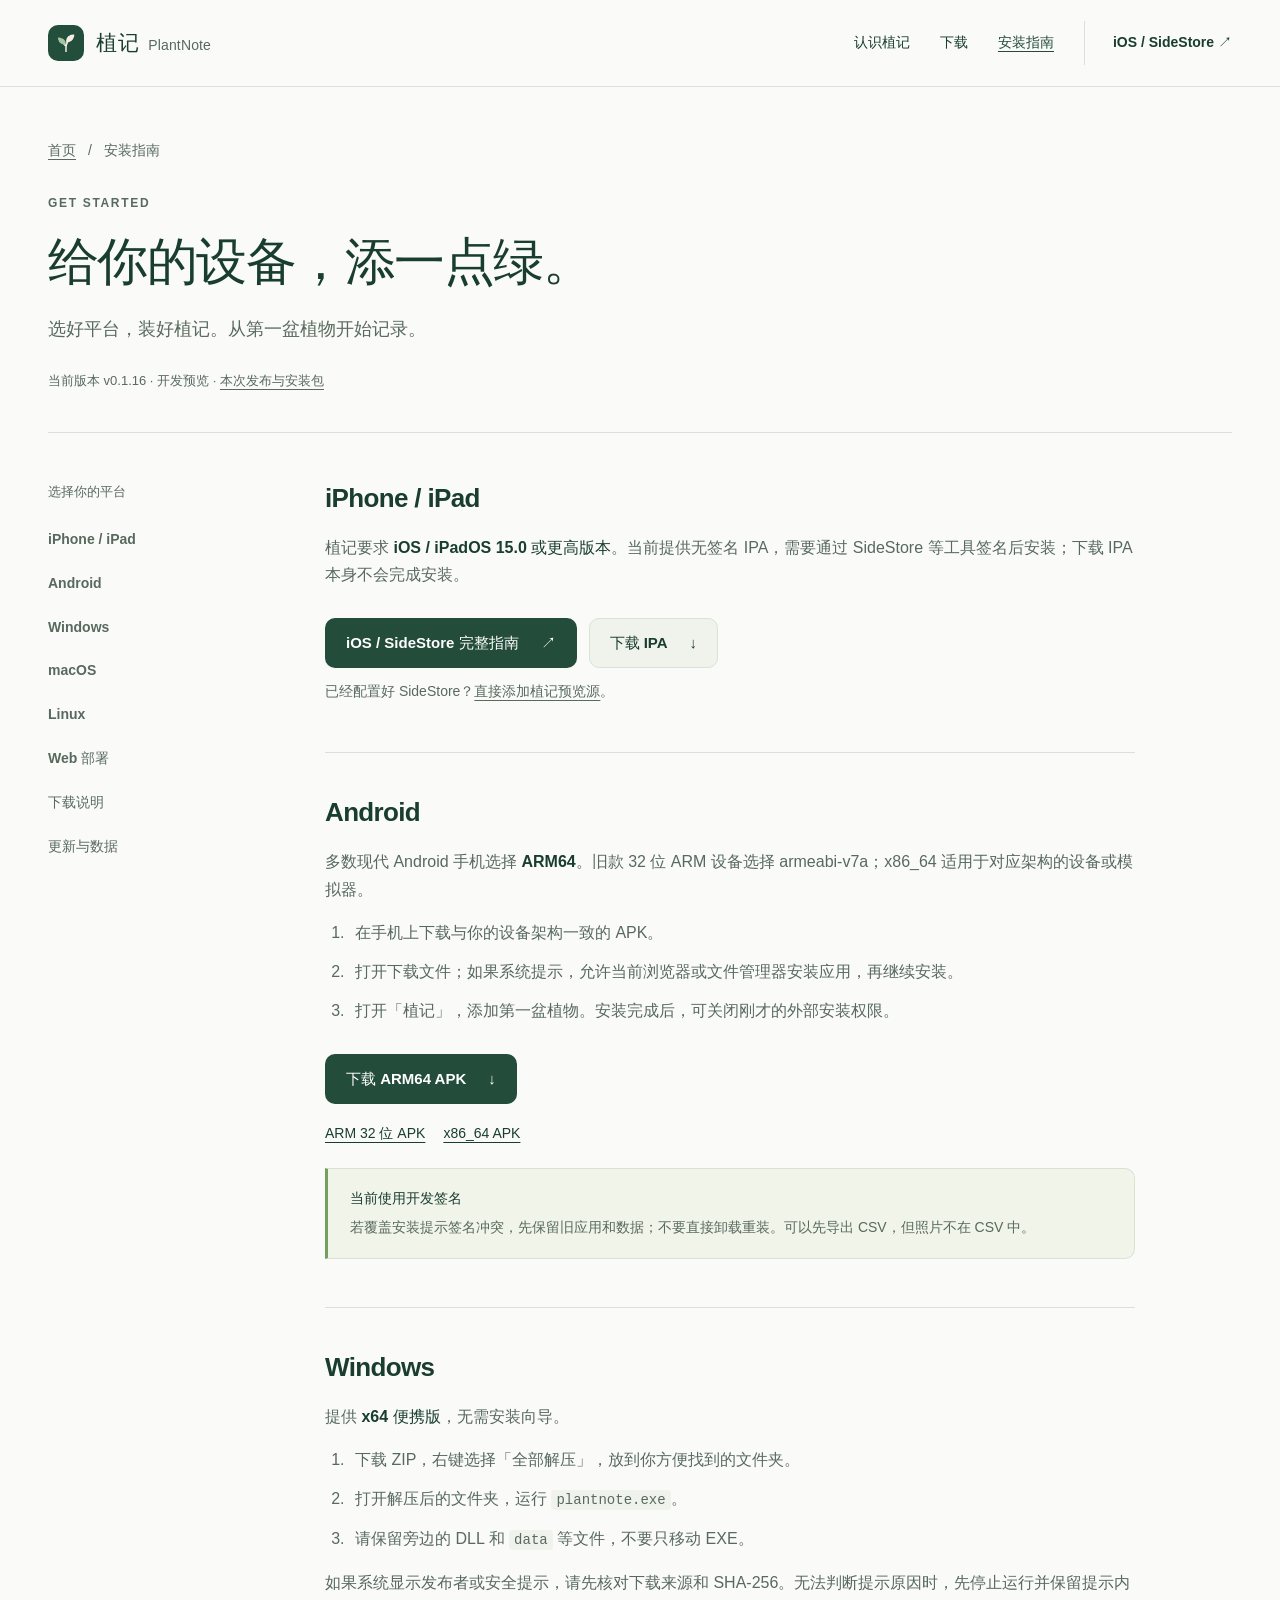
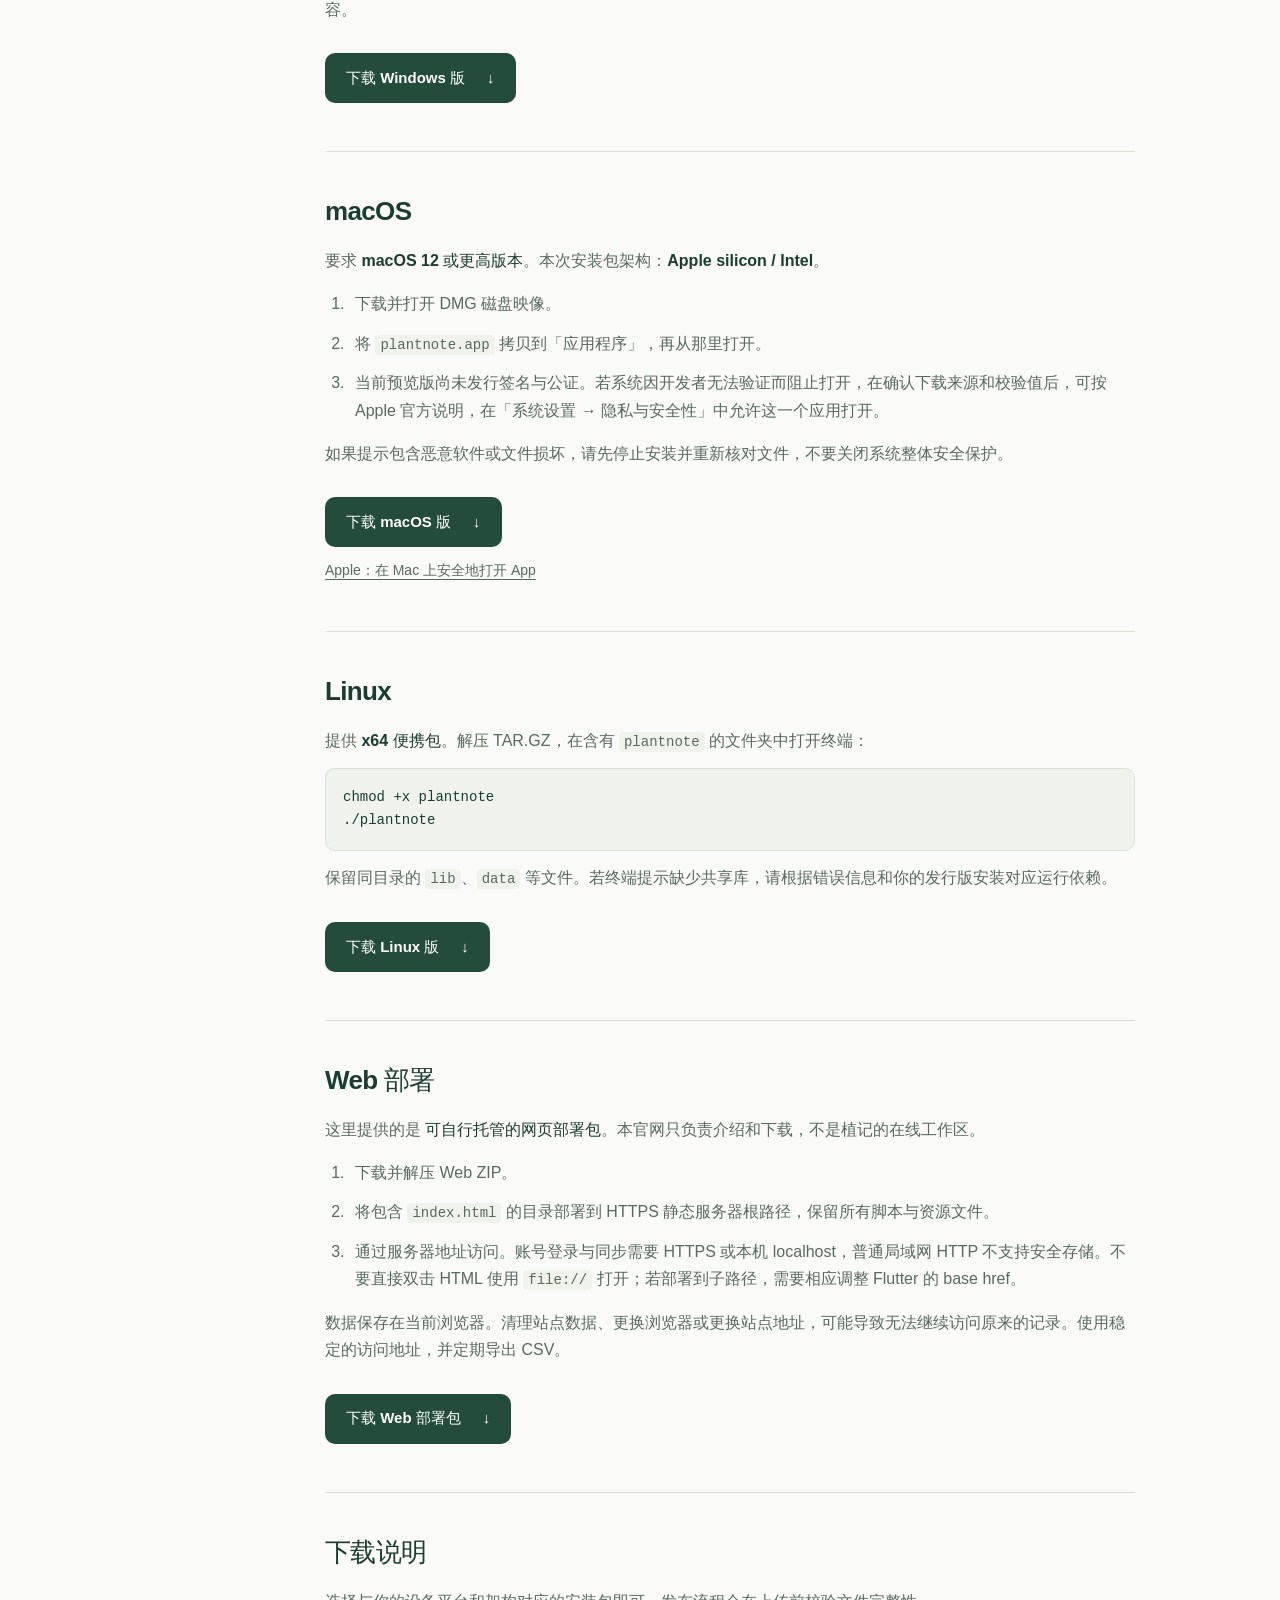
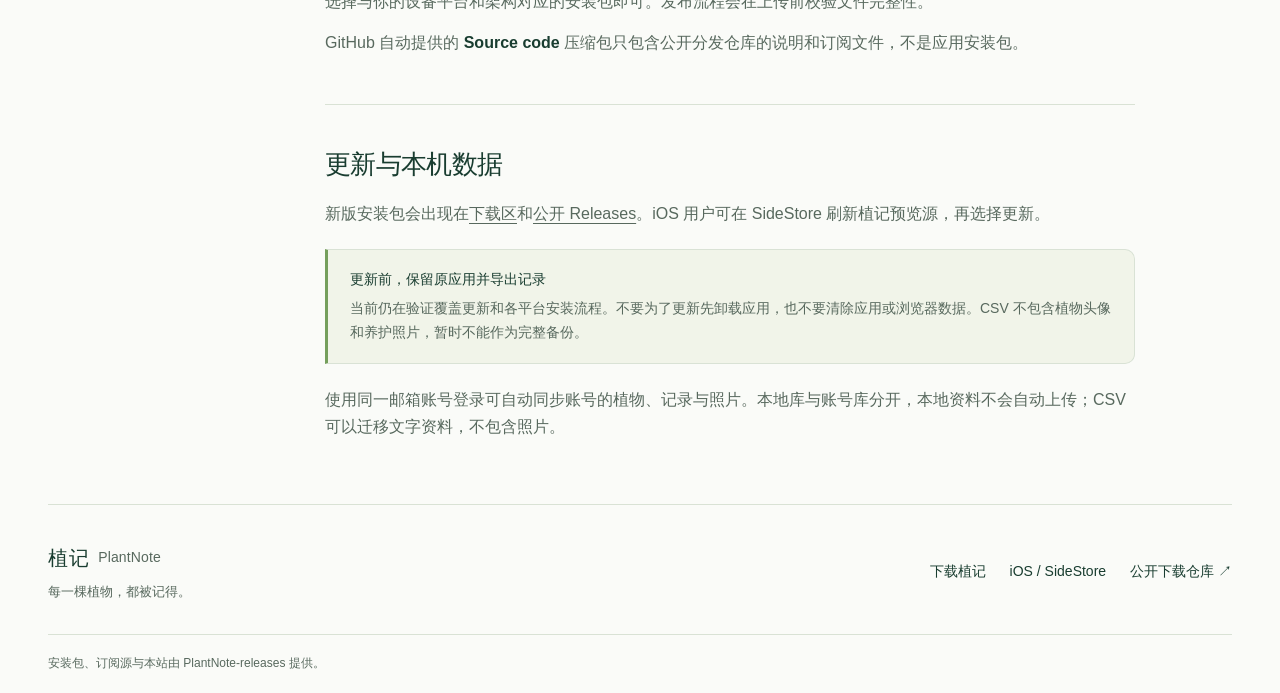
==== commit c02bbdc2: "Update PlantNote distribution for v0.1.16" ====
--- a/install.html
+++ b/install.html
@@ -13,17 +13,17 @@
   <a class="skip-link" href="#main">跳到正文</a>
   <header class="site-header"><div class="nav-wrap container"><a class="brand" href="./" aria-label="植记 PlantNote 首页"><img src="icon.png" width="36" height="36" alt=""><span>植记<span class="brand-en">PlantNote</span></span></a><nav aria-label="主导航"><a href="./#features">认识植记</a><a href="./#download">下载</a><a href="install.html" aria-current="page">安装指南</a><a class="nav-ios" href="ios.html">iOS / SideStore <span aria-hidden="true">↗</span></a></nav></div></header>
   <main id="main" class="container">
-    <div class="guide-hero"><div class="breadcrumb"><a href="./">首页</a><span aria-hidden="true">/</span><span>安装指南</span></div><p class="eyebrow">GET STARTED</p><h1>给你的设备，添一点绿。</h1><p class="lead">选好平台，装好植记。从第一盆植物开始记录。</p><p class="doc-meta">当前版本 v0.1.15 · 开发预览 · <a href="https://github.com/ttezy/PlantNote-releases/releases/tag/v0.1.15">本次发布与安装包</a></p></div>
+    <div class="guide-hero"><div class="breadcrumb"><a href="./">首页</a><span aria-hidden="true">/</span><span>安装指南</span></div><p class="eyebrow">GET STARTED</p><h1>给你的设备，添一点绿。</h1><p class="lead">选好平台，装好植记。从第一盆植物开始记录。</p><p class="doc-meta">当前版本 v0.1.16 · 开发预览 · <a href="https://github.com/ttezy/PlantNote-releases/releases/tag/v0.1.16">本次发布与安装包</a></p></div>
     <div class="guide-layout">
       <nav class="guide-nav" aria-label="本页目录"><strong>选择你的平台</strong><a href="#ios">iPhone / iPad</a><a href="#android">Android</a><a href="#windows">Windows</a><a href="#macos">macOS</a><a href="#linux">Linux</a><a href="#web">Web 部署</a><a href="#verify">下载说明</a><a href="#updates">更新与数据</a></nav>
       <div class="guide-content">
-        <section id="ios" class="guide-section"><h2>iPhone / iPad</h2><p>植记要求 <strong>iOS / iPadOS 15.0 或更高版本</strong>。当前提供无签名 IPA，需要通过 SideStore 等工具签名后安装；下载 IPA 本身不会完成安装。</p><div class="button-row"><a class="button primary" href="ios.html">iOS / SideStore 完整指南 <span aria-hidden="true">↗</span></a><a class="button secondary" href="https://github.com/ttezy/PlantNote-releases/releases/download/v0.1.15/PlantNote-0.1.15-iOS.ipa">下载 IPA <span aria-hidden="true">↓</span></a></div><p class="text-link">已经配置好 SideStore？<a href="ios.html#add-source">直接添加植记预览源</a>。</p></section>
-        <section id="android" class="guide-section"><h2>Android</h2><p>多数现代 Android 手机选择 <strong>ARM64</strong>。旧款 32 位 ARM 设备选择 armeabi-v7a；x86_64 适用于对应架构的设备或模拟器。</p><ol><li>在手机上下载与你的设备架构一致的 APK。</li><li>打开下载文件；如果系统提示，允许当前浏览器或文件管理器安装应用，再继续安装。</li><li>打开「植记」，添加第一盆植物。安装完成后，可关闭刚才的外部安装权限。</li></ol><div class="button-row"><a class="button primary" href="https://github.com/ttezy/PlantNote-releases/releases/download/v0.1.15/PlantNote-0.1.15-Android-ARM64.apk">下载 ARM64 APK <span aria-hidden="true">↓</span></a></div><div class="guide-links"><a href="https://github.com/ttezy/PlantNote-releases/releases/download/v0.1.15/PlantNote-0.1.15-Android-ARM32.apk">ARM 32 位 APK</a><a href="https://github.com/ttezy/PlantNote-releases/releases/download/v0.1.15/PlantNote-0.1.15-Android-x64.apk">x86_64 APK</a></div><div class="notice"><strong>当前使用开发签名</strong><p>若覆盖安装提示签名冲突，先保留旧应用和数据；不要直接卸载重装。可以先导出 CSV，但照片不在 CSV 中。</p></div></section>
-        <section id="windows" class="guide-section"><h2>Windows</h2><p>提供 <strong>x64 便携版</strong>，无需安装向导。</p><ol><li>下载 ZIP，右键选择「全部解压」，放到你方便找到的文件夹。</li><li>打开解压后的文件夹，运行 <code>plantnote.exe</code>。</li><li>请保留旁边的 DLL 和 <code>data</code> 等文件，不要只移动 EXE。</li></ol><p>如果系统显示发布者或安全提示，请先核对下载来源和 SHA-256。无法判断提示原因时，先停止运行并保留提示内容。</p><div class="button-row"><a class="button primary" href="https://github.com/ttezy/PlantNote-releases/releases/download/v0.1.15/PlantNote-0.1.15-Windows-x64.zip">下载 Windows 版 <span aria-hidden="true">↓</span></a></div></section>
-        <section id="macos" class="guide-section"><h2>macOS</h2><p>要求 <strong>macOS 12 或更高版本</strong>。本次安装包架构：<strong>Apple silicon / Intel</strong>。</p><ol><li>下载并打开 DMG 磁盘映像。</li><li>将 <code>plantnote.app</code> 拷贝到「应用程序」，再从那里打开。</li><li>当前预览版尚未发行签名与公证。若系统因开发者无法验证而阻止打开，在确认下载来源和校验值后，可按 Apple 官方说明，在「系统设置 → 隐私与安全性」中允许这一个应用打开。</li></ol><p>如果提示包含恶意软件或文件损坏，请先停止安装并重新核对文件，不要关闭系统整体安全保护。</p><div class="button-row"><a class="button primary" href="https://github.com/ttezy/PlantNote-releases/releases/download/v0.1.15/PlantNote-0.1.15-macOS-Universal.dmg">下载 macOS 版 <span aria-hidden="true">↓</span></a></div><p class="text-link"><a href="https://support.apple.com/102445">Apple：在 Mac 上安全地打开 App</a></p></section>
+        <section id="ios" class="guide-section"><h2>iPhone / iPad</h2><p>植记要求 <strong>iOS / iPadOS 15.0 或更高版本</strong>。当前提供无签名 IPA，需要通过 SideStore 等工具签名后安装；下载 IPA 本身不会完成安装。</p><div class="button-row"><a class="button primary" href="ios.html">iOS / SideStore 完整指南 <span aria-hidden="true">↗</span></a><a class="button secondary" href="https://github.com/ttezy/PlantNote-releases/releases/download/v0.1.16/PlantNote-0.1.16-iOS.ipa">下载 IPA <span aria-hidden="true">↓</span></a></div><p class="text-link">已经配置好 SideStore？<a href="ios.html#add-source">直接添加植记预览源</a>。</p></section>
+        <section id="android" class="guide-section"><h2>Android</h2><p>多数现代 Android 手机选择 <strong>ARM64</strong>。旧款 32 位 ARM 设备选择 armeabi-v7a；x86_64 适用于对应架构的设备或模拟器。</p><ol><li>在手机上下载与你的设备架构一致的 APK。</li><li>打开下载文件；如果系统提示，允许当前浏览器或文件管理器安装应用，再继续安装。</li><li>打开「植记」，添加第一盆植物。安装完成后，可关闭刚才的外部安装权限。</li></ol><div class="button-row"><a class="button primary" href="https://github.com/ttezy/PlantNote-releases/releases/download/v0.1.16/PlantNote-0.1.16-Android-ARM64.apk">下载 ARM64 APK <span aria-hidden="true">↓</span></a></div><div class="guide-links"><a href="https://github.com/ttezy/PlantNote-releases/releases/download/v0.1.16/PlantNote-0.1.16-Android-ARM32.apk">ARM 32 位 APK</a><a href="https://github.com/ttezy/PlantNote-releases/releases/download/v0.1.16/PlantNote-0.1.16-Android-x64.apk">x86_64 APK</a></div><div class="notice"><strong>当前使用开发签名</strong><p>若覆盖安装提示签名冲突，先保留旧应用和数据；不要直接卸载重装。可以先导出 CSV，但照片不在 CSV 中。</p></div></section>
+        <section id="windows" class="guide-section"><h2>Windows</h2><p>提供 <strong>x64 便携版</strong>，无需安装向导。</p><ol><li>下载 ZIP，右键选择「全部解压」，放到你方便找到的文件夹。</li><li>打开解压后的文件夹，运行 <code>plantnote.exe</code>。</li><li>请保留旁边的 DLL 和 <code>data</code> 等文件，不要只移动 EXE。</li></ol><p>如果系统显示发布者或安全提示，请先核对下载来源和 SHA-256。无法判断提示原因时，先停止运行并保留提示内容。</p><div class="button-row"><a class="button primary" href="https://github.com/ttezy/PlantNote-releases/releases/download/v0.1.16/PlantNote-0.1.16-Windows-x64.zip">下载 Windows 版 <span aria-hidden="true">↓</span></a></div></section>
+        <section id="macos" class="guide-section"><h2>macOS</h2><p>要求 <strong>macOS 12 或更高版本</strong>。本次安装包架构：<strong>Apple silicon / Intel</strong>。</p><ol><li>下载并打开 DMG 磁盘映像。</li><li>将 <code>plantnote.app</code> 拷贝到「应用程序」，再从那里打开。</li><li>当前预览版尚未发行签名与公证。若系统因开发者无法验证而阻止打开，在确认下载来源和校验值后，可按 Apple 官方说明，在「系统设置 → 隐私与安全性」中允许这一个应用打开。</li></ol><p>如果提示包含恶意软件或文件损坏，请先停止安装并重新核对文件，不要关闭系统整体安全保护。</p><div class="button-row"><a class="button primary" href="https://github.com/ttezy/PlantNote-releases/releases/download/v0.1.16/PlantNote-0.1.16-macOS-Universal.dmg">下载 macOS 版 <span aria-hidden="true">↓</span></a></div><p class="text-link"><a href="https://support.apple.com/102445">Apple：在 Mac 上安全地打开 App</a></p></section>
         <section id="linux" class="guide-section"><h2>Linux</h2><p>提供 <strong>x64 便携包</strong>。解压 TAR.GZ，在含有 <code>plantnote</code> 的文件夹中打开终端：</p><pre><code>chmod +x plantnote
-./plantnote</code></pre><p>保留同目录的 <code>lib</code>、<code>data</code> 等文件。若终端提示缺少共享库，请根据错误信息和你的发行版安装对应运行依赖。</p><div class="button-row"><a class="button primary" href="https://github.com/ttezy/PlantNote-releases/releases/download/v0.1.15/PlantNote-0.1.15-Linux-x64.tar.gz">下载 Linux 版 <span aria-hidden="true">↓</span></a></div></section>
-        <section id="web" class="guide-section"><h2>Web 部署</h2><p>这里提供的是 <strong>可自行托管的网页部署包</strong>。本官网只负责介绍和下载，不是植记的在线工作区。</p><ol><li>下载并解压 Web ZIP。</li><li>将包含 <code>index.html</code> 的目录部署到 HTTPS 静态服务器根路径，保留所有脚本与资源文件。</li><li>通过服务器地址访问。账号登录与同步需要 HTTPS 或本机 localhost，普通局域网 HTTP 不支持安全存储。不要直接双击 HTML 使用 <code>file://</code> 打开；若部署到子路径，需要相应调整 Flutter 的 base href。</li></ol><p>数据保存在当前浏览器。清理站点数据、更换浏览器或更换站点地址，可能导致无法继续访问原来的记录。使用稳定的访问地址，并定期导出 CSV。</p><div class="button-row"><a class="button primary" href="https://github.com/ttezy/PlantNote-releases/releases/download/v0.1.15/PlantNote-0.1.15-Web.zip">下载 Web 部署包 <span aria-hidden="true">↓</span></a></div></section>
+./plantnote</code></pre><p>保留同目录的 <code>lib</code>、<code>data</code> 等文件。若终端提示缺少共享库，请根据错误信息和你的发行版安装对应运行依赖。</p><div class="button-row"><a class="button primary" href="https://github.com/ttezy/PlantNote-releases/releases/download/v0.1.16/PlantNote-0.1.16-Linux-x64.tar.gz">下载 Linux 版 <span aria-hidden="true">↓</span></a></div></section>
+        <section id="web" class="guide-section"><h2>Web 部署</h2><p>这里提供的是 <strong>可自行托管的网页部署包</strong>。本官网只负责介绍和下载，不是植记的在线工作区。</p><ol><li>下载并解压 Web ZIP。</li><li>将包含 <code>index.html</code> 的目录部署到 HTTPS 静态服务器根路径，保留所有脚本与资源文件。</li><li>通过服务器地址访问。账号登录与同步需要 HTTPS 或本机 localhost，普通局域网 HTTP 不支持安全存储。不要直接双击 HTML 使用 <code>file://</code> 打开；若部署到子路径，需要相应调整 Flutter 的 base href。</li></ol><p>数据保存在当前浏览器。清理站点数据、更换浏览器或更换站点地址，可能导致无法继续访问原来的记录。使用稳定的访问地址，并定期导出 CSV。</p><div class="button-row"><a class="button primary" href="https://github.com/ttezy/PlantNote-releases/releases/download/v0.1.16/PlantNote-0.1.16-Web.zip">下载 Web 部署包 <span aria-hidden="true">↓</span></a></div></section>
         <section id="verify" class="guide-section"><h2>下载说明</h2><p>选择与你的设备平台和架构对应的安装包即可。发布流程会在上传前校验文件完整性。</p><p>GitHub 自动提供的 <strong>Source code</strong> 压缩包只包含公开分发仓库的说明和订阅文件，不是应用安装包。</p></section>
         <section id="updates" class="guide-section"><h2>更新与本机数据</h2><p>新版安装包会出现在<a href="./#download">下载区</a>和<a href="https://github.com/ttezy/PlantNote-releases/releases">公开 Releases</a>。iOS 用户可在 SideStore 刷新植记预览源，再选择更新。</p><div class="notice"><strong>更新前，保留原应用并导出记录</strong><p>当前仍在验证覆盖更新和各平台安装流程。不要为了更新先卸载应用，也不要清除应用或浏览器数据。CSV 不包含植物头像和养护照片，暂时不能作为完整备份。</p></div><p>使用同一邮箱账号登录可自动同步账号的植物、记录与照片。本地库与账号库分开，本地资料不会自动上传；CSV 可以迁移文字资料，不包含照片。</p></section>
       </div>
